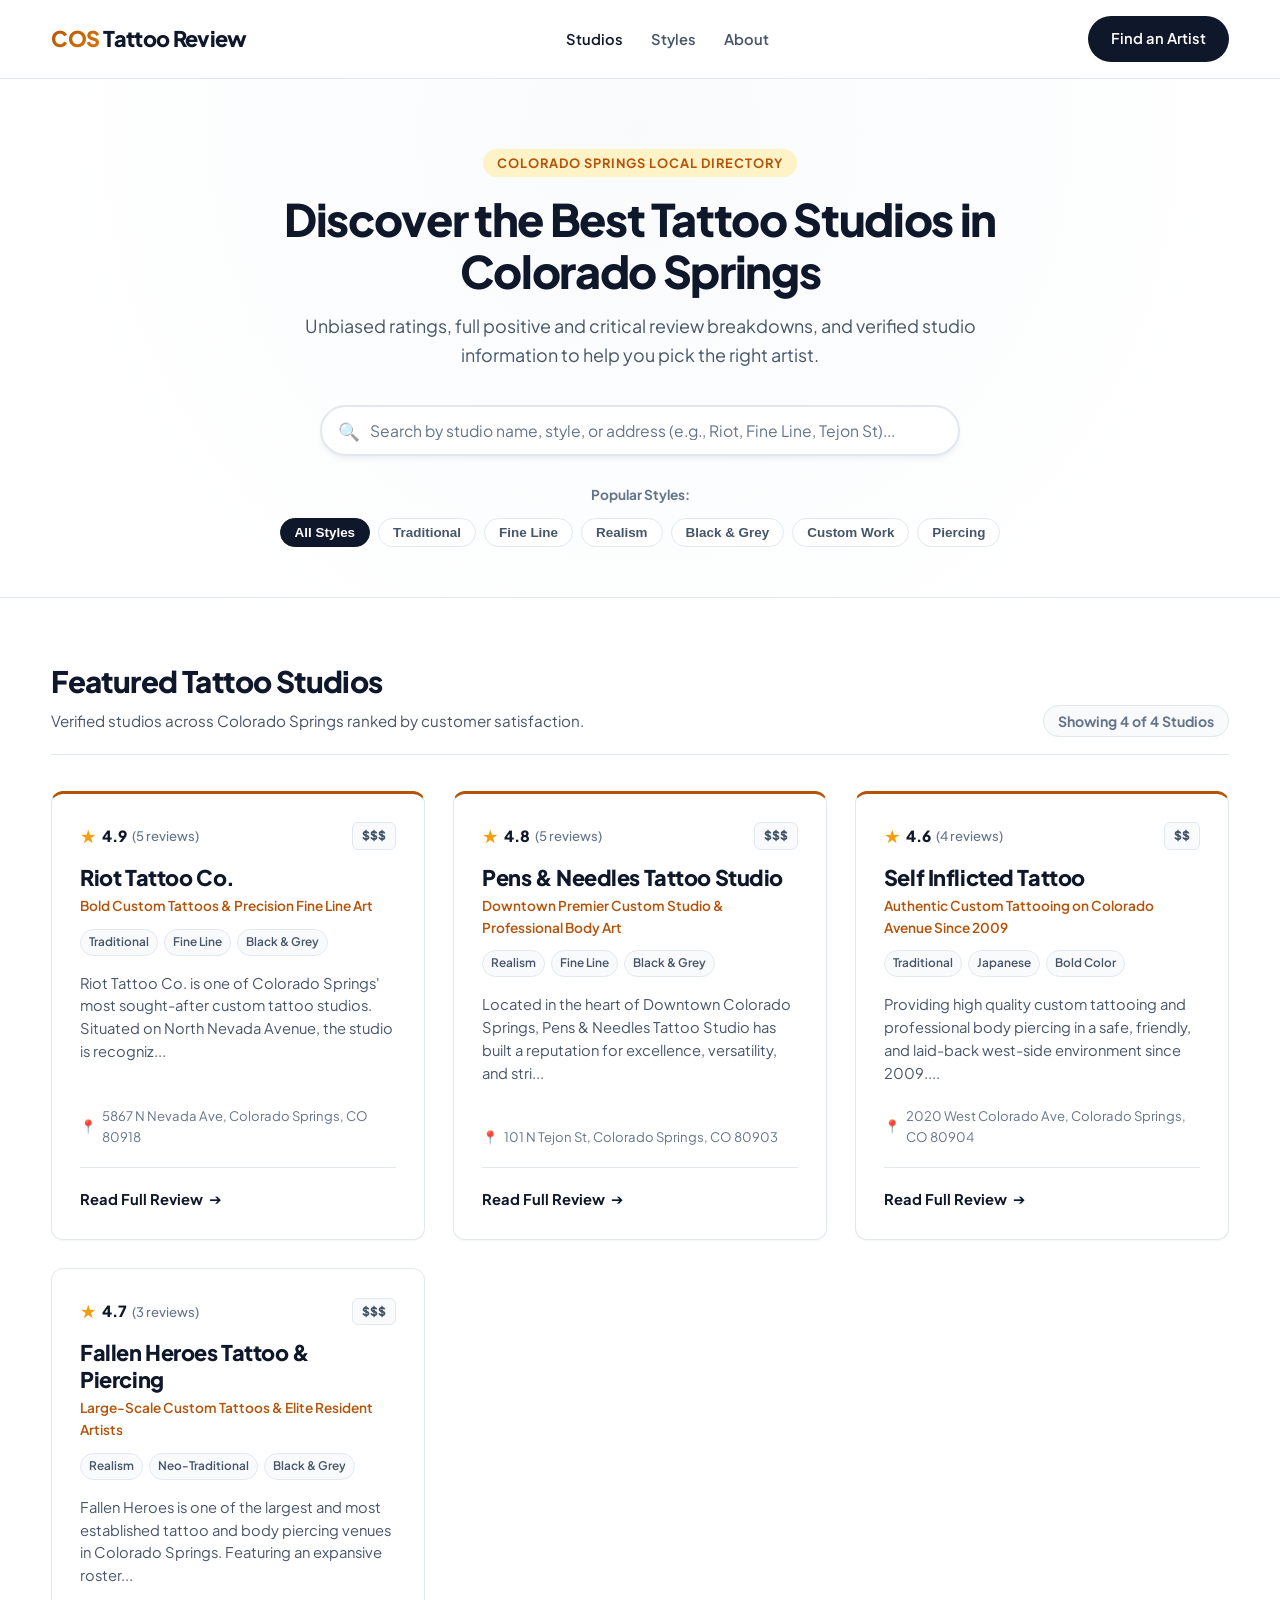
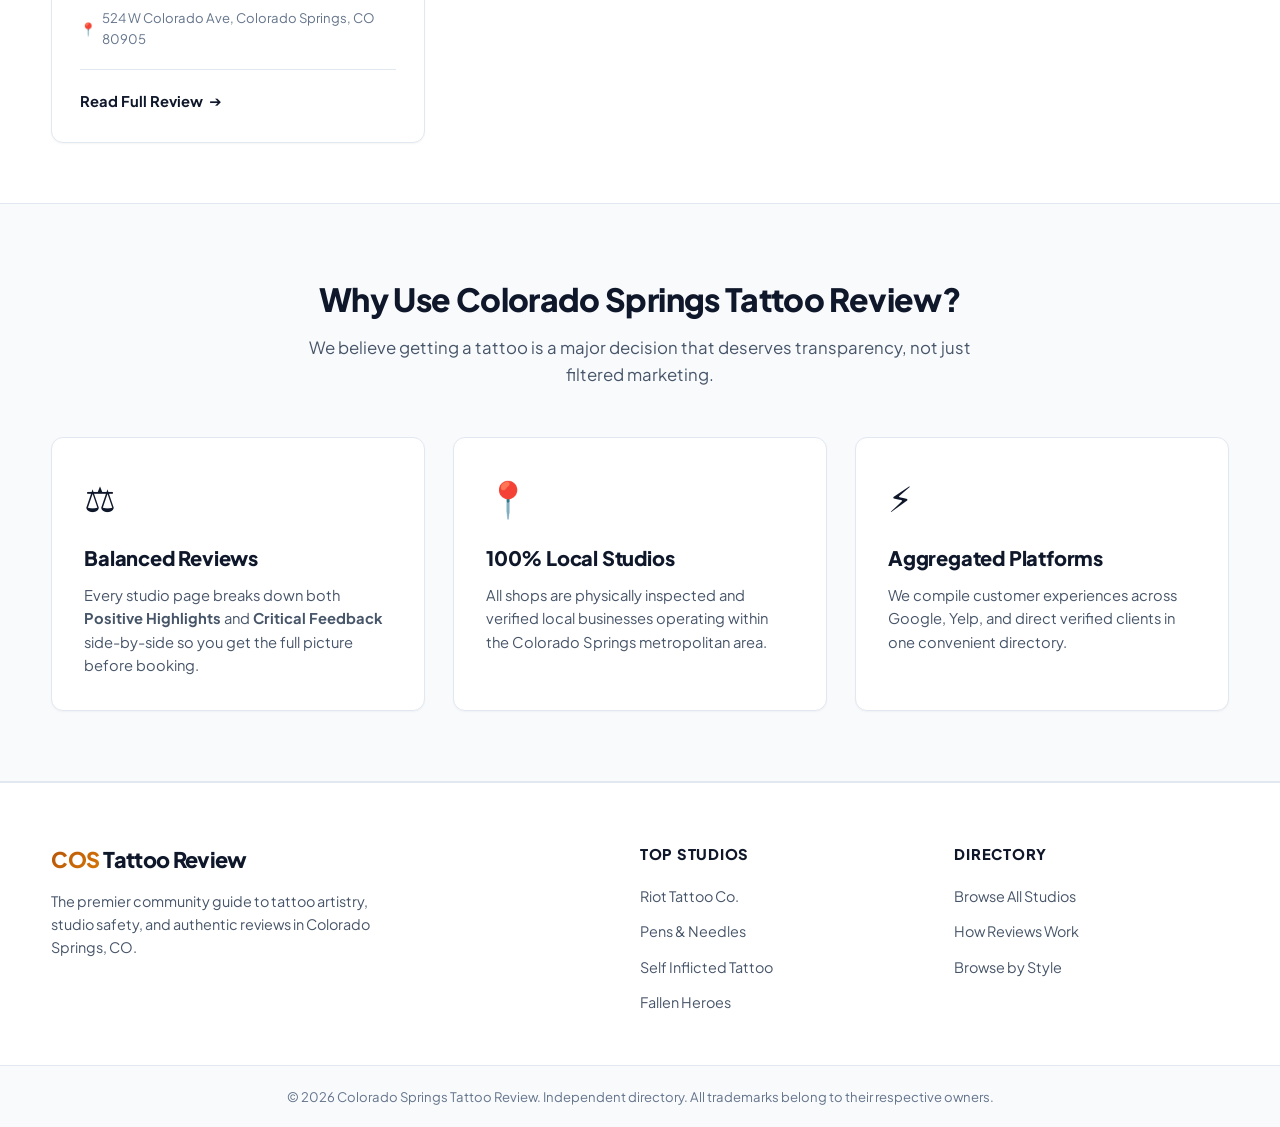
==== index.html @ d03061bc "feat: convert site to Netlify-ready static site with JSON data, live search, and review breakdown" ====
<!DOCTYPE html>
<html lang="en">
<head>
  <meta charset="UTF-8" />
  <meta name="viewport" content="width=device-width, initial-scale=1.0" />
  <title>Colorado Springs Tattoo Review | Best Tattoo Shops & Honest Reviews</title>
  <meta name="description" content="Discover top-rated tattoo shops in Colorado Springs. Compare Google, Yelp, and client reviews with balanced positive and critical breakdowns. Featuring Riot Tattoo Co. and more." />
  
  <!-- Fonts -->
  <link rel="preconnect" href="https://fonts.googleapis.com">
  <link rel="preconnect" href="https://fonts.gstatic.com" crossorigin>
  <link href="https://fonts.googleapis.com/css2?family=Plus+Jakarta+Sans:wght@400;500;600;700;800&display=swap" rel="stylesheet">
  
  <!-- Styles -->
  <link rel="stylesheet" href="style.css" />
</head>
<body>

  <!-- Site Navigation Header -->
  <header class="site-header">
    <div class="container header-inner">
      <div class="site-branding">
        <a href="/" class="site-logo">
          <span class="logo-accent">COS</span> Tattoo Review
        </a>
      </div>
      <nav class="main-nav">
        <ul>
          <li><a href="/" class="active">Studios</a></li>
          <li><a href="#popular-styles">Styles</a></li>
          <li><a href="#how-it-works">About</a></li>
        </ul>
      </nav>
      <div class="header-action">
        <a href="#shops-section" class="btn btn-primary">Find an Artist</a>
      </div>
    </div>
  </header>

  <main>
    <!-- Homepage Hero Section -->
    <section class="home-hero">
      <div class="container hero-box">
        <div class="hero-badge">Colorado Springs Local Directory</div>
        <h1 class="hero-main-title">Discover the Best Tattoo Studios in Colorado Springs</h1>
        <p class="hero-sub">Unbiased ratings, full positive and critical review breakdowns, and verified studio information to help you pick the right artist.</p>
        
        <!-- Interactive Search Bar -->
        <div class="search-bar-container">
          <div class="search-input-wrapper">
            <span class="search-icon">🔍</span>
            <input 
              type="text" 
              id="search-input" 
              placeholder="Search by studio name, style, or address (e.g., Riot, Fine Line, Tejon St)..." 
              autocomplete="off"
            />
            <button type="button" id="clear-search-btn" class="clear-btn" style="display: none;">✕</button>
          </div>
        </div>

        <!-- Quick Style Filter Pills -->
        <div class="quick-filters" id="popular-styles">
          <span class="filter-label">Popular Styles:</span>
          <div class="filters-pills" id="filters-container">
            <button class="style-badge active" data-style="all">All Styles</button>
            <button class="style-badge" data-style="Traditional">Traditional</button>
            <button class="style-badge" data-style="Fine Line">Fine Line</button>
            <button class="style-badge" data-style="Realism">Realism</button>
            <button class="style-badge" data-style="Black & Grey">Black & Grey</button>
            <button class="style-badge" data-style="Custom Work">Custom Work</button>
            <button class="style-badge" data-style="Piercing">Piercing</button>
          </div>
        </div>
      </div>
    </section>

    <!-- Studios Directory Grid Section -->
    <section class="directory-section" id="shops-section">
      <div class="container">
        <header class="section-header">
          <div class="section-header-left">
            <h2>Featured Tattoo Studios</h2>
            <p class="section-subtext">Verified studios across Colorado Springs ranked by customer satisfaction.</p>
          </div>
          <div class="section-header-right">
            <span class="results-count" id="results-count">Loading studios...</span>
          </div>
        </header>

        <!-- Dynamic Grid Container populated by app.js -->
        <div class="shops-listings-grid" id="shops-grid">
          <div class="loading-state">
            <div class="spinner"></div>
            <p>Loading tattoo studios...</p>
          </div>
        </div>

        <!-- No Results Fallback Message -->
        <div class="no-results" id="no-results-msg" style="display: none;">
          <h3>No studios found matching your search.</h3>
          <p>Try clearing your search term or selecting "All Styles" above.</p>
          <button type="button" class="btn btn-secondary" id="reset-filters-btn">Reset All Filters</button>
        </div>
      </div>
    </section>

    <!-- Why Us / How It Works Section -->
    <section class="info-section" id="how-it-works">
      <div class="container">
        <div class="info-header">
          <h2>Why Use Colorado Springs Tattoo Review?</h2>
          <p>We believe getting a tattoo is a major decision that deserves transparency, not just filtered marketing.</p>
        </div>

        <div class="info-cards-grid">
          <div class="info-card">
            <div class="info-card-icon">⚖️</div>
            <h3>Balanced Reviews</h3>
            <p>Every studio page breaks down both <strong>Positive Highlights</strong> and <strong>Critical Feedback</strong> side-by-side so you get the full picture before booking.</p>
          </div>

          <div class="info-card">
            <div class="info-card-icon">📍</div>
            <h3>100% Local Studios</h3>
            <p>All shops are physically inspected and verified local businesses operating within the Colorado Springs metropolitan area.</p>
          </div>

          <div class="info-card">
            <div class="info-card-icon">⚡</div>
            <h3>Aggregated Platforms</h3>
            <p>We compile customer experiences across Google, Yelp, and direct verified clients in one convenient directory.</p>
          </div>
        </div>
      </div>
    </section>
  </main>

  <!-- Site Footer -->
  <footer class="site-footer">
    <div class="container footer-inner">
      <div class="footer-col">
        <a href="/" class="site-logo footer-logo">
          <span class="logo-accent">COS</span> Tattoo Review
        </a>
        <p class="footer-tagline">The premier community guide to tattoo artistry, studio safety, and authentic reviews in Colorado Springs, CO.</p>
      </div>
      <div class="footer-col">
        <h4>Top Studios</h4>
        <ul class="footer-links">
          <li><a href="shop.html?slug=riot-tattoo">Riot Tattoo Co.</a></li>
          <li><a href="shop.html?slug=pens-and-needles">Pens & Needles</a></li>
          <li><a href="shop.html?slug=self-inflicted">Self Inflicted Tattoo</a></li>
          <li><a href="shop.html?slug=fallen-heroes">Fallen Heroes</a></li>
        </ul>
      </div>
      <div class="footer-col">
        <h4>Directory</h4>
        <ul class="footer-links">
          <li><a href="/">Browse All Studios</a></li>
          <li><a href="#how-it-works">How Reviews Work</a></li>
          <li><a href="#popular-styles">Browse by Style</a></li>
        </ul>
      </div>
    </div>
    <div class="footer-bottom">
      <div class="container footer-bottom-inner">
        <p>&copy; 2026 Colorado Springs Tattoo Review. Independent directory. All trademarks belong to their respective owners.</p>
      </div>
    </div>
  </footer>

  <!-- Application Script -->
  <script src="js/app.js"></script>
</body>
</html>
---- style.css ----
/*
 * Colorado Springs Tattoo Review - Modern Directory Design System
 * Clean, modern white aesthetic with high-contrast typography and responsive layouts.
 */

/* --- Design System & Custom Properties --- */
:root {
  --bg-primary: #ffffff;
  --bg-secondary: #f8fafc;
  --bg-card: #ffffff;
  --bg-subtle: #f1f5f9;
  
  --color-primary: #0f172a;       /* Deep Slate */
  --color-primary-hover: #1e293b;
  --color-accent: #b45309;        /* Warm Antique Gold */
  --color-accent-light: #fef3c7;
  --color-star: #f59e0b;          /* Bright Amber Star */
  
  --color-positive: #059669;      /* Emerald Green */
  --color-positive-bg: #ecfdf5;
  --color-positive-border: #a7f3d0;
  
  --color-critical: #dc2626;      /* Ruby Red */
  --color-critical-bg: #fef2f2;
  --color-critical-border: #fecaca;
  
  --text-primary: #0f172a;
  --text-secondary: #475569;
  --text-muted: #64748b;
  
  --border-color: #e2e8f0;
  --border-hover: #cbd5e1;
  --border-radius-sm: 6px;
  --border-radius-md: 12px;
  --border-radius-lg: 20px;
  --border-radius-pill: 9999px;
  
  --shadow-sm: 0 1px 2px 0 rgba(15, 23, 42, 0.04);
  --shadow-md: 0 4px 6px -1px rgba(15, 23, 42, 0.05), 0 2px 4px -2px rgba(15, 23, 42, 0.03);
  --shadow-lg: 0 10px 15px -3px rgba(15, 23, 42, 0.06), 0 4px 6px -4px rgba(15, 23, 42, 0.04);
  --shadow-xl: 0 20px 25px -5px rgba(15, 23, 42, 0.08), 0 8px 10px -6px rgba(15, 23, 42, 0.04);
  
  --transition-fast: 0.15s ease;
  --transition-normal: 0.25s ease;
}

/* --- Reset & Base Styles --- */
*, *::before, *::after {
  box-sizing: border-box;
  margin: 0;
  padding: 0;
}

html {
  scroll-behavior: smooth;
}

body {
  font-family: 'Plus Jakarta Sans', system-ui, -apple-system, sans-serif;
  background-color: var(--bg-primary);
  color: var(--text-primary);
  line-height: 1.6;
  -webkit-font-smoothing: antialiased;
  -moz-osx-font-smoothing: grayscale;
}

a {
  color: inherit;
  text-decoration: none;
  transition: color var(--transition-fast);
}

img {
  max-width: 100%;
  height: auto;
  display: block;
}

/* Layout Container */
.container {
  width: 92%;
  max-width: 1200px;
  margin: 0 auto;
}

/* --- Buttons --- */
.btn {
  display: inline-flex;
  align-items: center;
  justify-content: center;
  gap: 8px;
  padding: 10px 22px;
  border-radius: var(--border-radius-pill);
  font-weight: 600;
  font-size: 0.92rem;
  border: 1px solid transparent;
  cursor: pointer;
  transition: all var(--transition-fast);
}

.btn-primary {
  background-color: var(--color-primary);
  color: #ffffff;
}

.btn-primary:hover {
  background-color: var(--color-primary-hover);
  transform: translateY(-1px);
  box-shadow: var(--shadow-md);
}

.btn-secondary {
  background-color: var(--bg-secondary);
  color: var(--text-primary);
  border-color: var(--border-color);
}

.btn-secondary:hover {
  background-color: var(--bg-subtle);
  border-color: var(--border-hover);
}

.btn-block {
  width: 100%;
  display: flex;
}

/* --- Site Header --- */
.site-header {
  background-color: rgba(255, 255, 255, 0.95);
  backdrop-filter: blur(10px);
  border-bottom: 1px solid var(--border-color);
  position: sticky;
  top: 0;
  z-index: 99;
  padding: 16px 0;
}

.header-inner {
  display: flex;
  justify-content: space-between;
  align-items: center;
}

.site-logo {
  font-size: 1.35rem;
  font-weight: 800;
  letter-spacing: -0.03em;
  color: var(--text-primary);
  display: flex;
  align-items: center;
  gap: 4px;
}

.logo-accent {
  background: linear-gradient(135deg, #b45309, #d97706);
  -webkit-background-clip: text;
  -webkit-text-fill-color: transparent;
  font-weight: 900;
}

.main-nav ul {
  display: flex;
  list-style: none;
  gap: 28px;
}

.main-nav a {
  font-size: 0.92rem;
  font-weight: 600;
  color: var(--text-secondary);
}

.main-nav a:hover,
.main-nav a.active {
  color: var(--color-primary);
}

/* --- Homepage Hero --- */
.home-hero {
  background: radial-gradient(circle at 50% 10%, rgba(248, 250, 252, 0.9) 0%, #ffffff 80%);
  padding: 70px 0 50px;
  border-bottom: 1px solid var(--border-color);
  text-align: center;
}

.hero-box {
  max-width: 820px;
}

.hero-badge {
  display: inline-block;
  background-color: var(--color-accent-light);
  color: var(--color-accent);
  font-size: 0.8rem;
  font-weight: 700;
  text-transform: uppercase;
  letter-spacing: 0.08em;
  padding: 4px 14px;
  border-radius: var(--border-radius-pill);
  margin-bottom: 16px;
}

.hero-main-title {
  font-size: 2.8rem;
  font-weight: 800;
  line-height: 1.15;
  color: var(--text-primary);
  letter-spacing: -0.03em;
  margin-bottom: 16px;
}

.hero-sub {
  font-size: 1.12rem;
  color: var(--text-secondary);
  line-height: 1.6;
  margin-bottom: 36px;
  max-width: 680px;
  margin-left: auto;
  margin-right: auto;
}

/* Search Bar */
.search-bar-container {
  max-width: 640px;
  margin: 0 auto 28px;
}

.search-input-wrapper {
  display: flex;
  align-items: center;
  background-color: #ffffff;
  border: 2px solid var(--border-color);
  border-radius: var(--border-radius-pill);
  padding: 6px 16px;
  box-shadow: var(--shadow-md);
  transition: border-color var(--transition-fast), box-shadow var(--transition-fast);
}

.search-input-wrapper:focus-within {
  border-color: var(--color-primary);
  box-shadow: var(--shadow-lg);
}

.search-icon {
  font-size: 1.1rem;
  margin-right: 10px;
  opacity: 0.6;
}

.search-input-wrapper input {
  flex: 1;
  border: none;
  background: transparent;
  font-size: 0.98rem;
  font-family: inherit;
  color: var(--text-primary);
  outline: none;
  padding: 8px 0;
}

.search-input-wrapper input::placeholder {
  color: var(--text-muted);
}

.clear-btn {
  background: transparent;
  border: none;
  color: var(--text-muted);
  cursor: pointer;
  font-size: 1rem;
  padding: 4px 8px;
  border-radius: var(--border-radius-pill);
}

.clear-btn:hover {
  color: var(--text-primary);
}

/* Quick Filters */
.quick-filters {
  display: flex;
  align-items: center;
  justify-content: center;
  gap: 12px;
  flex-wrap: wrap;
}

.filter-label {
  font-size: 0.85rem;
  font-weight: 700;
  color: var(--text-muted);
}

.filters-pills {
  display: flex;
  gap: 8px;
  flex-wrap: wrap;
  justify-content: center;
}

.style-badge {
  background-color: #ffffff;
  color: var(--text-secondary);
  border: 1px solid var(--border-color);
  padding: 6px 14px;
  border-radius: var(--border-radius-pill);
  font-size: 0.84rem;
  font-weight: 600;
  cursor: pointer;
  transition: all var(--transition-fast);
}

.style-badge:hover {
  border-color: var(--text-primary);
  color: var(--text-primary);
}

.style-badge.active {
  background-color: var(--color-primary);
  color: #ffffff;
  border-color: var(--color-primary);
}

/* --- Directory Section --- */
.directory-section {
  padding: 60px 0;
}

.section-header {
  display: flex;
  justify-content: space-between;
  align-items: flex-end;
  border-bottom: 1px solid var(--border-color);
  padding-bottom: 20px;
  margin-bottom: 36px;
}

.section-header-left h2 {
  font-size: 1.85rem;
  font-weight: 800;
  letter-spacing: -0.02em;
  color: var(--text-primary);
  margin-bottom: 4px;
}

.section-subtext {
  font-size: 0.95rem;
  color: var(--text-secondary);
}

.results-count {
  font-size: 0.88rem;
  font-weight: 700;
  color: var(--text-muted);
  background-color: var(--bg-secondary);
  padding: 6px 14px;
  border-radius: var(--border-radius-pill);
  border: 1px solid var(--border-color);
}

/* Listings Grid */
.shops-listings-grid {
  display: grid;
  grid-template-columns: repeat(auto-fill, minmax(350px, 1fr));
  gap: 28px;
}

/* Shop Card */
.shop-card {
  background-color: var(--bg-card);
  border: 1px solid var(--border-color);
  border-radius: var(--border-radius-md);
  box-shadow: var(--shadow-sm);
  transition: transform var(--transition-normal), box-shadow var(--transition-normal), border-color var(--transition-fast);
  display: flex;
  flex-direction: column;
  overflow: hidden;
  position: relative;
}

.shop-card:hover {
  transform: translateY(-4px);
  box-shadow: var(--shadow-xl);
  border-color: var(--border-hover);
}

.shop-card-featured {
  border-top: 3px solid var(--color-accent);
}

.card-body {
  padding: 28px;
  display: flex;
  flex-direction: column;
  flex: 1;
}

.card-meta-top {
  display: flex;
  justify-content: space-between;
  align-items: center;
  margin-bottom: 14px;
}

.card-rating {
  display: flex;
  align-items: center;
  gap: 5px;
  font-weight: 800;
  font-size: 0.96rem;
  color: var(--text-primary);
}

.card-rating .star-icon {
  color: var(--color-star);
  font-size: 1.1rem;
}

.card-rating .reviews-count {
  font-weight: 500;
  font-size: 0.82rem;
  color: var(--text-muted);
}

.card-price {
  background-color: var(--bg-secondary);
  color: var(--text-secondary);
  font-size: 0.76rem;
  font-weight: 800;
  padding: 3px 9px;
  border-radius: var(--border-radius-sm);
  border: 1px solid var(--border-color);
}

.card-title {
  font-size: 1.35rem;
  font-weight: 800;
  letter-spacing: -0.02em;
  line-height: 1.25;
  margin-bottom: 4px;
}

.card-title a:hover {
  color: var(--color-accent);
}

.card-tagline {
  font-size: 0.85rem;
  font-weight: 600;
  color: var(--color-accent);
  margin-bottom: 12px;
}

.card-styles {
  display: flex;
  gap: 6px;
  flex-wrap: wrap;
  margin-bottom: 16px;
}

.card-style-pill {
  background-color: var(--bg-secondary);
  color: var(--text-secondary);
  font-size: 0.74rem;
  font-weight: 600;
  padding: 3px 8px;
  border-radius: var(--border-radius-pill);
  border: 1px solid var(--border-color);
}

.card-excerpt {
  color: var(--text-secondary);
  font-size: 0.92rem;
  line-height: 1.55;
  margin-bottom: 20px;
  flex: 1;
}

.card-location {
  display: flex;
  align-items: center;
  gap: 6px;
  font-size: 0.82rem;
  color: var(--text-muted);
  margin-bottom: 20px;
}

.card-footer-action {
  border-top: 1px solid var(--border-color);
  padding-top: 18px;
  margin-top: auto;
}

.action-btn {
  display: inline-flex;
  align-items: center;
  gap: 6px;
  font-size: 0.92rem;
  font-weight: 700;
  color: var(--color-primary);
  transition: gap var(--transition-fast), color var(--transition-fast);
}

.action-btn span {
  transition: transform var(--transition-fast);
}

.action-btn:hover {
  color: var(--color-accent);
}

.action-btn:hover span {
  transform: translateX(4px);
}

/* States */
.loading-state, .error-state, .no-results {
  text-align: center;
  padding: 60px 20px;
  grid-column: 1 / -1;
}

.spinner {
  width: 40px;
  height: 40px;
  border: 3px solid var(--border-color);
  border-top-color: var(--color-primary);
  border-radius: 50%;
  animation: spin 0.8s linear infinite;
  margin: 0 auto 16px;
}

@keyframes spin {
  to { transform: rotate(360deg); }
}

.no-results h3 {
  font-size: 1.3rem;
  margin-bottom: 8px;
}

.no-results p {
  color: var(--text-secondary);
  margin-bottom: 20px;
}

/* --- Info Section (Why Us) --- */
.info-section {
  background-color: var(--bg-secondary);
  border-top: 1px solid var(--border-color);
  border-bottom: 1px solid var(--border-color);
  padding: 70px 0;
}

.info-header {
  text-align: center;
  max-width: 680px;
  margin: 0 auto 48px;
}

.info-header h2 {
  font-size: 2rem;
  font-weight: 800;
  letter-spacing: -0.02em;
  margin-bottom: 10px;
}

.info-header p {
  color: var(--text-secondary);
  font-size: 1.05rem;
}

.info-cards-grid {
  display: grid;
  grid-template-columns: repeat(3, 1fr);
  gap: 28px;
}

.info-card {
  background-color: #ffffff;
  padding: 32px;
  border-radius: var(--border-radius-md);
  border: 1px solid var(--border-color);
  box-shadow: var(--shadow-sm);
}

.info-card-icon {
  font-size: 2.2rem;
  margin-bottom: 16px;
}

.info-card h3 {
  font-size: 1.25rem;
  font-weight: 800;
  margin-bottom: 10px;
  letter-spacing: -0.01em;
}

.info-card p {
  color: var(--text-secondary);
  font-size: 0.92rem;
  line-height: 1.6;
}

/* --- Single Shop Page --- */
.breadcrumbs-bar {
  background-color: var(--bg-secondary);
  border-bottom: 1px solid var(--border-color);
  padding: 12px 0;
  font-size: 0.85rem;
}

.breadcrumbs {
  display: flex;
  align-items: center;
  gap: 8px;
  color: var(--text-muted);
}

.breadcrumbs a:hover {
  color: var(--color-primary);
}

.breadcrumbs .current {
  color: var(--text-primary);
  font-weight: 600;
}

/* Shop Hero Banner */
.shop-hero-banner {
  background-color: var(--color-primary);
  color: #ffffff;
  padding: 60px 0 50px;
  position: relative;
  background-size: cover;
  background-position: center;
}

.hero-bg-overlay {
  position: absolute;
  inset: 0;
  background: linear-gradient(180deg, rgba(15, 23, 42, 0.78) 0%, rgba(15, 23, 42, 0.92) 100%);
}

.shop-hero-inner {
  position: relative;
  z-index: 2;
  max-width: 900px;
}

.shop-hero-badge {
  display: inline-block;
  background-color: rgba(255, 255, 255, 0.15);
  backdrop-filter: blur(4px);
  color: #ffffff;
  font-size: 0.78rem;
  font-weight: 700;
  text-transform: uppercase;
  letter-spacing: 0.08em;
  padding: 4px 12px;
  border-radius: var(--border-radius-pill);
  margin-bottom: 14px;
}

.shop-hero-title {
  font-size: 2.6rem;
  font-weight: 800;
  letter-spacing: -0.03em;
  line-height: 1.2;
  margin-bottom: 8px;
}

.shop-hero-tagline {
  font-size: 1.15rem;
  color: #cbd5e1;
  margin-bottom: 24px;
}

.shop-hero-meta {
  display: flex;
  align-items: center;
  gap: 14px;
  flex-wrap: wrap;
}

.meta-rating-pill {
  display: flex;
  align-items: center;
  gap: 6px;
  background-color: #ffffff;
  color: var(--text-primary);
  padding: 6px 14px;
  border-radius: var(--border-radius-pill);
  font-weight: 800;
  font-size: 0.95rem;
}

.meta-rating-pill .star-icon {
  color: var(--color-star);
  font-size: 1.1rem;
}

.meta-rating-pill .reviews-count {
  font-weight: 600;
  font-size: 0.82rem;
  color: var(--text-muted);
}

.meta-price-pill {
  background-color: rgba(255, 255, 255, 0.15);
  color: #ffffff;
  font-size: 0.88rem;
  font-weight: 700;
  padding: 6px 14px;
  border-radius: var(--border-radius-pill);
}

.meta-location-pill {
  color: #e2e8f0;
  font-size: 0.9rem;
}

/* Shop Layout Grid */
.shop-detail-section {
  padding: 50px 0 80px;
}

.shop-layout-grid {
  display: grid;
  grid-template-columns: 2fr 1fr;
  gap: 36px;
  align-items: start;
}

.content-card {
  background-color: var(--bg-card);
  border: 1px solid var(--border-color);
  border-radius: var(--border-radius-md);
  padding: 32px;
  margin-bottom: 30px;
  box-shadow: var(--shadow-sm);
}

.about-card h2 {
  font-size: 1.5rem;
  font-weight: 800;
  letter-spacing: -0.02em;
  margin-bottom: 14px;
}

.shop-description-text {
  color: var(--text-secondary);
  font-size: 1rem;
  line-height: 1.7;
  margin-bottom: 24px;
}

.shop-styles-wrap h4 {
  font-size: 0.88rem;
  font-weight: 700;
  text-transform: uppercase;
  letter-spacing: 0.05em;
  color: var(--text-muted);
  margin-bottom: 10px;
}

.style-tags-list {
  display: flex;
  gap: 8px;
  flex-wrap: wrap;
}

.style-pill {
  background-color: var(--bg-secondary);
  color: var(--text-secondary);
  border: 1px solid var(--border-color);
  padding: 5px 12px;
  border-radius: var(--border-radius-pill);
  font-size: 0.82rem;
  font-weight: 600;
}

/* --- Review Breakdown Dashboard --- */
.reviews-dashboard-card {
  padding: 36px;
}

.dashboard-header {
  border-bottom: 1px solid var(--border-color);
  padding-bottom: 18px;
  margin-bottom: 28px;
}

.dashboard-header h2 {
  font-size: 1.65rem;
  font-weight: 800;
  letter-spacing: -0.02em;
  margin-bottom: 6px;
}

.dashboard-sub {
  color: var(--text-secondary);
  font-size: 0.95rem;
}

/* Scorecard */
.scorecard-wrapper {
  display: grid;
  grid-template-columns: 220px 1fr;
  gap: 30px;
  align-items: center;
  background-color: var(--bg-secondary);
  border: 1px solid var(--border-color);
  border-radius: var(--border-radius-md);
  padding: 24px;
  margin-bottom: 36px;
}

.scorecard-main {
  text-align: center;
  border-right: 1px solid var(--border-color);
  padding-right: 20px;
}

.big-score {
  font-size: 3.2rem;
  font-weight: 900;
  line-height: 1;
  color: var(--text-primary);
  letter-spacing: -0.03em;
  margin-bottom: 6px;
}

.scorecard-stars {
  color: var(--color-star);
  font-size: 1.25rem;
  letter-spacing: 2px;
  margin-bottom: 6px;
}

.scorecard-label {
  font-size: 0.82rem;
  color: var(--text-muted);
  font-weight: 600;
}

.scorecard-bars {
  display: flex;
  flex-direction: column;
  gap: 16px;
}

.score-bar-row {
  display: flex;
  align-items: center;
  gap: 14px;
}

.bar-info {
  width: 170px;
  font-size: 0.86rem;
  display: flex;
  flex-direction: column;
}

.bar-name {
  color: var(--text-primary);
}

.bar-count {
  font-size: 0.78rem;
  color: var(--text-muted);
}

.bar-track {
  flex: 1;
  height: 10px;
  background-color: #e2e8f0;
  border-radius: var(--border-radius-pill);
  overflow: hidden;
}

.bar-fill {
  height: 100%;
  border-radius: var(--border-radius-pill);
  transition: width 0.6s cubic-bezier(0.4, 0, 0.2, 1);
}

.bar-fill-positive {
  background-color: var(--color-positive);
}

.bar-fill-critical {
  background-color: var(--color-critical);
}

.bar-pct {
  width: 44px;
  font-size: 0.88rem;
  font-weight: 700;
  text-align: right;
  color: var(--text-primary);
}

/* Side-by-Side Review Grid */
.reviews-split-grid {
  display: grid;
  grid-template-columns: 1fr 1fr;
  gap: 24px;
}

.review-col {
  display: flex;
  flex-direction: column;
}

.col-header {
  display: flex;
  align-items: center;
  gap: 8px;
  padding: 14px 18px;
  border-radius: var(--border-radius-md);
  margin-bottom: 18px;
  font-size: 0.95rem;
  font-weight: 700;
}

.header-positive {
  background-color: var(--color-positive-bg);
  color: var(--color-positive);
  border: 1px solid var(--color-positive-border);
}

.header-critical {
  background-color: var(--color-critical-bg);
  color: var(--color-critical);
  border: 1px solid var(--color-critical-border);
}

.col-header h3 {
  font-size: 1.05rem;
  font-weight: 800;
  margin: 0;
  flex: 1;
}

.col-icon {
  font-size: 1.1rem;
}

.col-counter {
  font-size: 0.88rem;
  font-weight: 700;
  opacity: 0.8;
}

.reviews-list {
  display: flex;
  flex-direction: column;
  gap: 16px;
}

/* Individual Review Card */
.review-card {
  background-color: #ffffff;
  border: 1px solid var(--border-color);
  border-radius: var(--border-radius-md);
  padding: 20px;
  box-shadow: var(--shadow-sm);
  transition: transform var(--transition-fast), box-shadow var(--transition-fast);
}

.review-card:hover {
  box-shadow: var(--shadow-md);
  transform: translateY(-2px);
}

.card-positive {
  border-left: 4px solid var(--color-positive);
}

.card-critical {
  border-left: 4px solid var(--color-critical);
}

.review-card-header {
  display: flex;
  justify-content: space-between;
  align-items: flex-start;
  margin-bottom: 10px;
}

.review-author-wrap {
  display: flex;
  align-items: center;
  gap: 10px;
}

.review-avatar {
  width: 34px;
  height: 34px;
  border-radius: 50%;
  background-color: var(--bg-secondary);
  border: 1px solid var(--border-color);
  display: flex;
  align-items: center;
  justify-content: center;
  font-weight: 800;
  font-size: 0.88rem;
  color: var(--text-primary);
}

.review-author {
  display: block;
  font-size: 0.92rem;
  font-weight: 700;
  color: var(--text-primary);
}

.review-date {
  display: block;
  font-size: 0.76rem;
  color: var(--text-muted);
}

/* Platform Badges */
.platform-badge {
  font-size: 0.72rem;
  font-weight: 700;
  padding: 3px 8px;
  border-radius: var(--border-radius-pill);
}

.platform-google {
  background-color: rgba(66, 133, 244, 0.12);
  color: #1a73e8;
}

.platform-yelp {
  background-color: rgba(211, 35, 35, 0.12);
  color: #d32323;
}

.platform-direct {
  background-color: rgba(15, 23, 42, 0.08);
  color: var(--text-secondary);
}

.platform-facebook {
  background-color: rgba(24, 119, 242, 0.12);
  color: #1877f2;
}

.review-stars-row {
  color: var(--color-star);
  font-size: 0.92rem;
  letter-spacing: 1px;
  margin-bottom: 10px;
}

.review-text p {
  font-size: 0.9rem;
  line-height: 1.55;
  color: var(--text-secondary);
  font-style: italic;
}

.empty-reviews-state {
  padding: 24px;
  text-align: center;
  color: var(--text-muted);
  font-size: 0.9rem;
  background-color: var(--bg-secondary);
  border-radius: var(--border-radius-md);
}

/* --- Sidebar --- */
.shop-sidebar {
  position: sticky;
  top: 90px;
}

.sidebar-widget {
  background-color: var(--bg-card);
  border: 1px solid var(--border-color);
  border-radius: var(--border-radius-md);
  padding: 26px;
  margin-bottom: 24px;
  box-shadow: var(--shadow-sm);
}

.info-widget h3 {
  font-size: 1.25rem;
  font-weight: 800;
  letter-spacing: -0.01em;
  border-bottom: 1px solid var(--border-color);
  padding-bottom: 12px;
  margin-bottom: 18px;
}

.widget-row {
  display: flex;
  gap: 12px;
  margin-bottom: 18px;
}

.widget-icon {
  font-size: 1.15rem;
}

.widget-text strong {
  display: block;
  font-size: 0.78rem;
  text-transform: uppercase;
  letter-spacing: 0.05em;
  color: var(--text-muted);
  margin-bottom: 2px;
}

.widget-text span,
.widget-text a {
  font-size: 0.92rem;
  font-weight: 600;
  color: var(--text-primary);
}

.widget-sublink {
  display: block;
  font-size: 0.8rem;
  color: var(--color-accent);
  margin-top: 2px;
}

.widget-sublink:hover {
  text-decoration: underline;
}

.hours-text {
  font-size: 0.86rem;
  color: var(--text-secondary);
  line-height: 1.5;
}

.widget-action {
  margin-top: 22px;
  border-top: 1px solid var(--border-color);
  padding-top: 18px;
}

.transparency-widget {
  background-color: var(--bg-secondary);
}

.transparency-widget h4 {
  font-size: 0.98rem;
  font-weight: 800;
  margin-bottom: 8px;
}

.transparency-widget p {
  font-size: 0.84rem;
  color: var(--text-secondary);
  line-height: 1.55;
}

/* --- Not Found Section --- */
.not-found-section {
  padding: 100px 0;
}

.not-found-section h2 {
  font-size: 2.2rem;
  font-weight: 800;
  margin-bottom: 12px;
}

.not-found-section p {
  color: var(--text-secondary);
  margin-bottom: 24px;
}

.text-center {
  text-align: center;
}

/* --- Site Footer --- */
.site-footer {
  background-color: #ffffff;
  border-top: 1px solid var(--border-color);
  padding-top: 60px;
}

.footer-inner {
  display: grid;
  grid-template-columns: 2fr 1fr 1fr;
  gap: 40px;
  padding-bottom: 50px;
}

.footer-logo {
  margin-bottom: 12px;
}

.footer-tagline {
  color: var(--text-secondary);
  font-size: 0.9rem;
  line-height: 1.6;
  max-width: 360px;
}

.footer-col h4 {
  font-size: 0.92rem;
  font-weight: 800;
  text-transform: uppercase;
  letter-spacing: 0.05em;
  color: var(--text-primary);
  margin-bottom: 16px;
}

.footer-links {
  list-style: none;
  display: flex;
  flex-direction: column;
  gap: 10px;
}

.footer-links a {
  font-size: 0.9rem;
  color: var(--text-secondary);
}

.footer-links a:hover {
  color: var(--color-primary);
}

.footer-bottom {
  border-top: 1px solid var(--border-color);
  padding: 20px 0;
  background-color: var(--bg-secondary);
}

.footer-bottom-inner {
  font-size: 0.82rem;
  color: var(--text-muted);
  text-align: center;
}

/* --- Responsive Media Queries --- */
@media (max-width: 992px) {
  .shop-layout-grid {
    grid-template-columns: 1fr;
  }

  .shop-sidebar {
    position: static;
  }

  .scorecard-wrapper {
    grid-template-columns: 1fr;
  }

  .scorecard-main {
    border-right: none;
    border-bottom: 1px solid var(--border-color);
    padding-right: 0;
    padding-bottom: 20px;
  }

  .info-cards-grid {
    grid-template-columns: 1fr;
  }

  .footer-inner {
    grid-template-columns: 1fr;
    gap: 30px;
  }
}

@media (max-width: 768px) {
  .hero-main-title {
    font-size: 2.1rem;
  }

  .shops-listings-grid {
    grid-template-columns: 1fr;
  }

  .reviews-split-grid {
    grid-template-columns: 1fr;
  }

  .section-header {
    flex-direction: column;
    align-items: flex-start;
    gap: 12px;
  }

  .main-nav {
    display: none;
  }
}
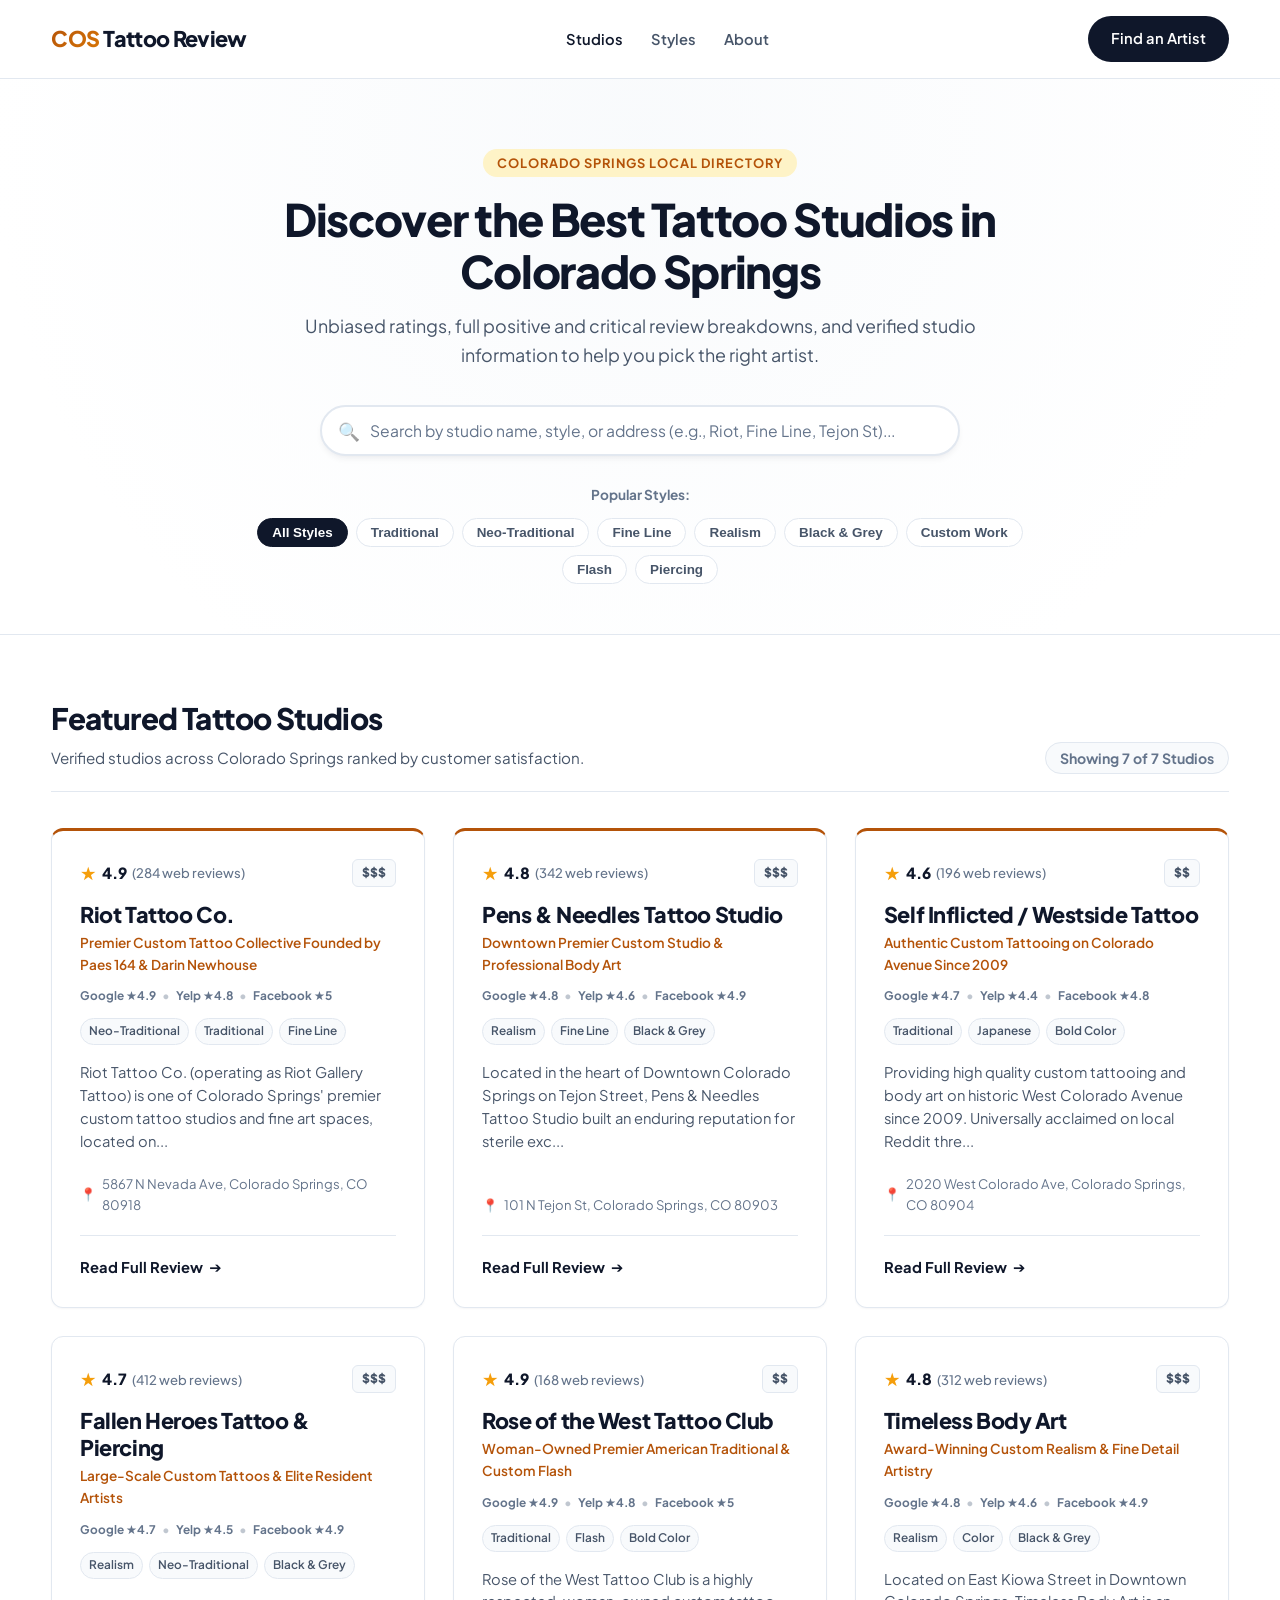
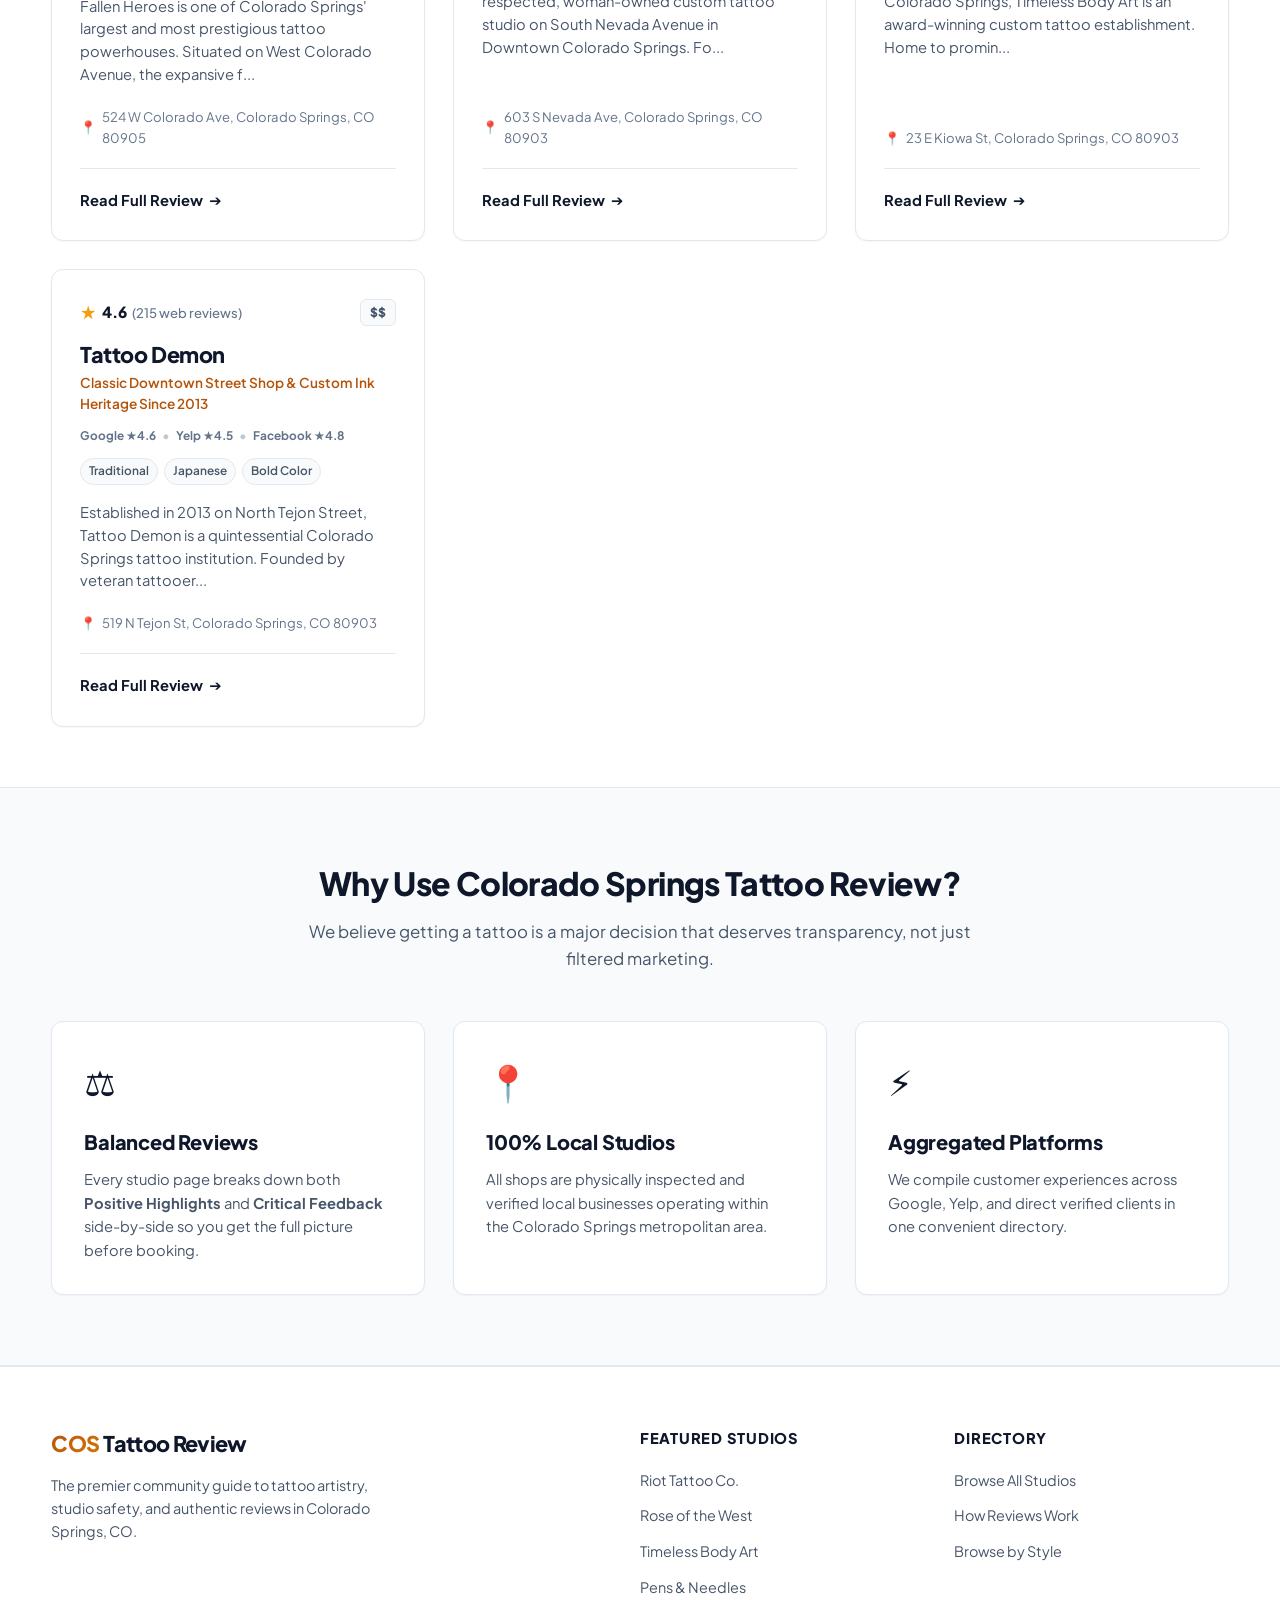
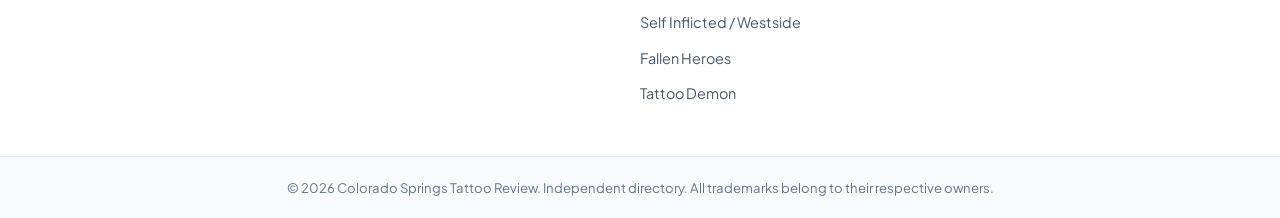
==== commit 461f2eb3: "Expand directory to 7 studios and activate Option C live Google review feed" ====
--- a/index.html
+++ b/index.html
@@ -65,10 +65,12 @@
           <div class="filters-pills" id="filters-container">
             <button class="style-badge active" data-style="all">All Styles</button>
             <button class="style-badge" data-style="Traditional">Traditional</button>
+            <button class="style-badge" data-style="Neo-Traditional">Neo-Traditional</button>
             <button class="style-badge" data-style="Fine Line">Fine Line</button>
             <button class="style-badge" data-style="Realism">Realism</button>
             <button class="style-badge" data-style="Black & Grey">Black & Grey</button>
             <button class="style-badge" data-style="Custom Work">Custom Work</button>
+            <button class="style-badge" data-style="Flash">Flash</button>
             <button class="style-badge" data-style="Piercing">Piercing</button>
           </div>
         </div>
@@ -146,12 +148,15 @@
         <p class="footer-tagline">The premier community guide to tattoo artistry, studio safety, and authentic reviews in Colorado Springs, CO.</p>
       </div>
       <div class="footer-col">
-        <h4>Top Studios</h4>
+        <h4>Featured Studios</h4>
         <ul class="footer-links">
           <li><a href="shop.html?slug=riot-tattoo">Riot Tattoo Co.</a></li>
+          <li><a href="shop.html?slug=rose-of-the-west">Rose of the West</a></li>
+          <li><a href="shop.html?slug=timeless-body-art">Timeless Body Art</a></li>
           <li><a href="shop.html?slug=pens-and-needles">Pens & Needles</a></li>
-          <li><a href="shop.html?slug=self-inflicted">Self Inflicted Tattoo</a></li>
+          <li><a href="shop.html?slug=self-inflicted">Self Inflicted / Westside</a></li>
           <li><a href="shop.html?slug=fallen-heroes">Fallen Heroes</a></li>
+          <li><a href="shop.html?slug=tattoo-demon">Tattoo Demon</a></li>
         </ul>
       </div>
       <div class="footer-col">
--- a/style.css
+++ b/style.css
@@ -804,6 +804,203 @@
   font-size: 0.95rem;
 }
 
+/* --- Review Stream Switcher Tabs (Option C) --- */
+.reviews-header-flex {
+  display: flex;
+  justify-content: space-between;
+  align-items: flex-end;
+  gap: 20px;
+  flex-wrap: wrap;
+}
+
+.stream-switcher-tabs {
+  display: inline-flex;
+  background-color: var(--bg-secondary);
+  border: 1px solid var(--border-color);
+  padding: 4px;
+  border-radius: var(--border-radius-pill);
+  gap: 4px;
+}
+
+.tab-btn {
+  display: inline-flex;
+  align-items: center;
+  gap: 8px;
+  padding: 8px 18px;
+  border-radius: var(--border-radius-pill);
+  font-size: 0.85rem;
+  font-weight: 700;
+  border: none;
+  background: transparent;
+  color: var(--text-secondary);
+  cursor: pointer;
+  transition: all var(--transition-fast);
+}
+
+.tab-btn:hover {
+  color: var(--text-primary);
+}
+
+.tab-btn.active {
+  background-color: #ffffff;
+  color: var(--text-primary);
+  box-shadow: 0 2px 8px rgba(0, 0, 0, 0.08);
+}
+
+/* Pulsing Green Indicator for Live Stream */
+.live-dot-pulse {
+  width: 8px;
+  height: 8px;
+  background-color: #10b981;
+  border-radius: 50%;
+  display: inline-block;
+  box-shadow: 0 0 0 0 rgba(16, 185, 129, 0.7);
+  animation: pulse-ring 1.8s infinite cubic-bezier(0.66, 0, 0, 1);
+}
+
+@keyframes pulse-ring {
+  0% {
+    box-shadow: 0 0 0 0 rgba(16, 185, 129, 0.7);
+  }
+  70% {
+    box-shadow: 0 0 0 8px rgba(16, 185, 129, 0);
+  }
+  100% {
+    box-shadow: 0 0 0 0 rgba(16, 185, 129, 0);
+  }
+}
+
+/* Live Stream View Pane */
+.live-sync-banner {
+  background: linear-gradient(135deg, rgba(66, 133, 244, 0.08) 0%, rgba(16, 185, 129, 0.08) 100%);
+  border: 1px solid rgba(66, 133, 244, 0.2);
+  border-radius: var(--border-radius-md);
+  padding: 18px 24px;
+  margin-bottom: 26px;
+  display: flex;
+  justify-content: space-between;
+  align-items: center;
+  gap: 20px;
+  flex-wrap: wrap;
+}
+
+.live-sync-banner p {
+  font-size: 0.88rem;
+  color: var(--text-secondary);
+  margin: 0;
+  flex: 1;
+  min-width: 260px;
+}
+
+.sync-status {
+  display: inline-flex;
+  align-items: center;
+  gap: 8px;
+  font-size: 0.85rem;
+  color: #065f46;
+  background-color: #d1fae5;
+  padding: 4px 12px;
+  border-radius: var(--border-radius-pill);
+  font-weight: 700;
+}
+
+.btn-outline-sm {
+  font-size: 0.82rem;
+  font-weight: 700;
+  padding: 7px 14px;
+  border-radius: var(--border-radius-pill);
+  border: 1px solid var(--border-color);
+  background-color: #ffffff;
+  color: var(--text-primary);
+  text-decoration: none;
+  transition: all var(--transition-fast);
+}
+
+.btn-outline-sm:hover {
+  border-color: var(--color-accent);
+  color: var(--color-accent);
+}
+
+/* Live Reviews Grid */
+.live-reviews-grid {
+  display: grid;
+  grid-template-columns: repeat(auto-fill, minmax(320px, 1fr));
+  gap: 20px;
+}
+
+.live-stream-card {
+  background-color: #ffffff;
+  border: 1px solid var(--border-color);
+  border-radius: var(--border-radius-md);
+  padding: 22px;
+  box-shadow: var(--shadow-sm);
+  transition: transform var(--transition-fast), box-shadow var(--transition-fast);
+}
+
+.live-stream-card:hover {
+  transform: translateY(-2px);
+  box-shadow: var(--shadow-md);
+}
+
+.live-stream-header {
+  display: flex;
+  justify-content: space-between;
+  align-items: flex-start;
+  margin-bottom: 12px;
+}
+
+.live-user-meta {
+  display: flex;
+  align-items: center;
+  gap: 10px;
+}
+
+.live-avatar-badge {
+  width: 36px;
+  height: 36px;
+  border-radius: 50%;
+  background: linear-gradient(135deg, #4285f4, #34a853);
+  color: #ffffff;
+  display: flex;
+  align-items: center;
+  justify-content: center;
+  font-weight: 800;
+  font-size: 0.92rem;
+}
+
+.live-user-meta strong {
+  display: block;
+  font-size: 0.92rem;
+  color: var(--text-primary);
+}
+
+.live-verified-tag {
+  display: block;
+  font-size: 0.72rem;
+  font-weight: 700;
+  color: #1a73e8;
+}
+
+.live-stream-date {
+  font-size: 0.75rem;
+  color: var(--text-muted);
+}
+
+.live-stream-stars {
+  color: var(--color-star);
+  font-size: 1rem;
+  letter-spacing: 1px;
+  margin-bottom: 10px;
+}
+
+.live-stream-body p {
+  font-size: 0.9rem;
+  line-height: 1.55;
+  color: var(--text-secondary);
+  font-style: italic;
+  margin: 0;
+}
+
 /* Scorecard */
 .scorecard-wrapper {
   display: grid;
@@ -1052,6 +1249,11 @@
   color: #1877f2;
 }
 
+.platform-reddit {
+  background-color: rgba(255, 69, 0, 0.12);
+  color: #ff4500;
+}
+
 .review-stars-row {
   color: var(--color-star);
   font-size: 0.92rem;
@@ -1246,6 +1448,204 @@
   text-align: center;
 }
 
+/* --- Multi-Platform Sources Bar --- */
+.platform-sources-bar {
+  margin-top: 18px;
+  display: flex;
+  align-items: center;
+  gap: 12px;
+  flex-wrap: wrap;
+}
+
+.sources-label {
+  font-size: 0.78rem;
+  font-weight: 700;
+  text-transform: uppercase;
+  letter-spacing: 0.06em;
+  color: #cbd5e1;
+}
+
+.sources-chips-list {
+  display: flex;
+  gap: 10px;
+  flex-wrap: wrap;
+}
+
+.platform-source-chip {
+  display: inline-flex;
+  align-items: center;
+  gap: 6px;
+  background-color: rgba(255, 255, 255, 0.12);
+  backdrop-filter: blur(6px);
+  border: 1px solid rgba(255, 255, 255, 0.2);
+  padding: 4px 12px;
+  border-radius: var(--border-radius-pill);
+  font-size: 0.82rem;
+  color: #ffffff;
+}
+
+.platform-source-chip .chip-platform-name {
+  font-weight: 700;
+}
+
+.platform-source-chip .chip-rating {
+  color: var(--color-star);
+  font-weight: 800;
+}
+
+.platform-source-chip .chip-count {
+  font-size: 0.74rem;
+  opacity: 0.8;
+}
+
+.chip-google {
+  border-left: 3px solid #4285f4;
+}
+
+.chip-yelp {
+  border-left: 3px solid #d32323;
+}
+
+.chip-facebook {
+  border-left: 3px solid #1877f2;
+}
+
+.chip-reddit {
+  border-left: 3px solid #ff4500;
+}
+
+/* Micro sources on homepage cards */
+.card-sources-micro {
+  display: flex;
+  align-items: center;
+  gap: 6px;
+  font-size: 0.74rem;
+  font-weight: 700;
+  color: var(--text-muted);
+  margin-bottom: 12px;
+  flex-wrap: wrap;
+}
+
+.micro-sep {
+  opacity: 0.4;
+}
+
+/* --- The Good & The Bad Consensus Section --- */
+.consensus-section-card {
+  padding: 34px;
+  background-color: #ffffff;
+  border: 1px solid var(--border-color);
+  border-radius: var(--border-radius-md);
+  box-shadow: var(--shadow-sm);
+  margin-bottom: 30px;
+}
+
+.consensus-header {
+  margin-bottom: 24px;
+  border-bottom: 1px solid var(--border-color);
+  padding-bottom: 16px;
+}
+
+.consensus-badge {
+  display: inline-block;
+  background-color: var(--bg-subtle);
+  color: var(--text-secondary);
+  font-size: 0.74rem;
+  font-weight: 800;
+  text-transform: uppercase;
+  letter-spacing: 0.08em;
+  padding: 3px 10px;
+  border-radius: var(--border-radius-pill);
+  margin-bottom: 8px;
+  border: 1px solid var(--border-color);
+}
+
+.consensus-header h2 {
+  font-size: 1.55rem;
+  font-weight: 800;
+  letter-spacing: -0.02em;
+  margin-bottom: 4px;
+}
+
+.consensus-sub {
+  font-size: 0.92rem;
+  color: var(--text-secondary);
+}
+
+.consensus-grid {
+  display: grid;
+  grid-template-columns: 1fr 1fr;
+  gap: 22px;
+}
+
+.consensus-col {
+  border-radius: var(--border-radius-md);
+  padding: 24px;
+  border: 1px solid var(--border-color);
+}
+
+.consensus-good {
+  background-color: var(--color-positive-bg);
+  border-color: var(--color-positive-border);
+}
+
+.consensus-bad {
+  background-color: var(--color-critical-bg);
+  border-color: var(--color-critical-border);
+}
+
+.consensus-col-title {
+  display: flex;
+  align-items: center;
+  gap: 8px;
+  margin-bottom: 16px;
+}
+
+.consensus-col-title h3 {
+  font-size: 1.05rem;
+  font-weight: 800;
+  letter-spacing: -0.01em;
+}
+
+.title-good h3 {
+  color: var(--color-positive);
+}
+
+.title-bad h3 {
+  color: var(--color-critical);
+}
+
+.consensus-list {
+  list-style: none;
+  display: flex;
+  flex-direction: column;
+  gap: 12px;
+}
+
+.consensus-item {
+  display: flex;
+  align-items: flex-start;
+  gap: 10px;
+  font-size: 0.9rem;
+  line-height: 1.5;
+  color: var(--text-primary);
+}
+
+.consensus-item .bullet-icon {
+  font-weight: 800;
+  font-size: 0.95rem;
+  line-height: 1.4;
+  flex-shrink: 0;
+}
+
+.item-good .bullet-icon {
+  color: var(--color-positive);
+}
+
+.item-bad .bullet-icon {
+  color: var(--color-critical);
+}
+
 /* --- Responsive Media Queries --- */
 @media (max-width: 992px) {
   .shop-layout-grid {
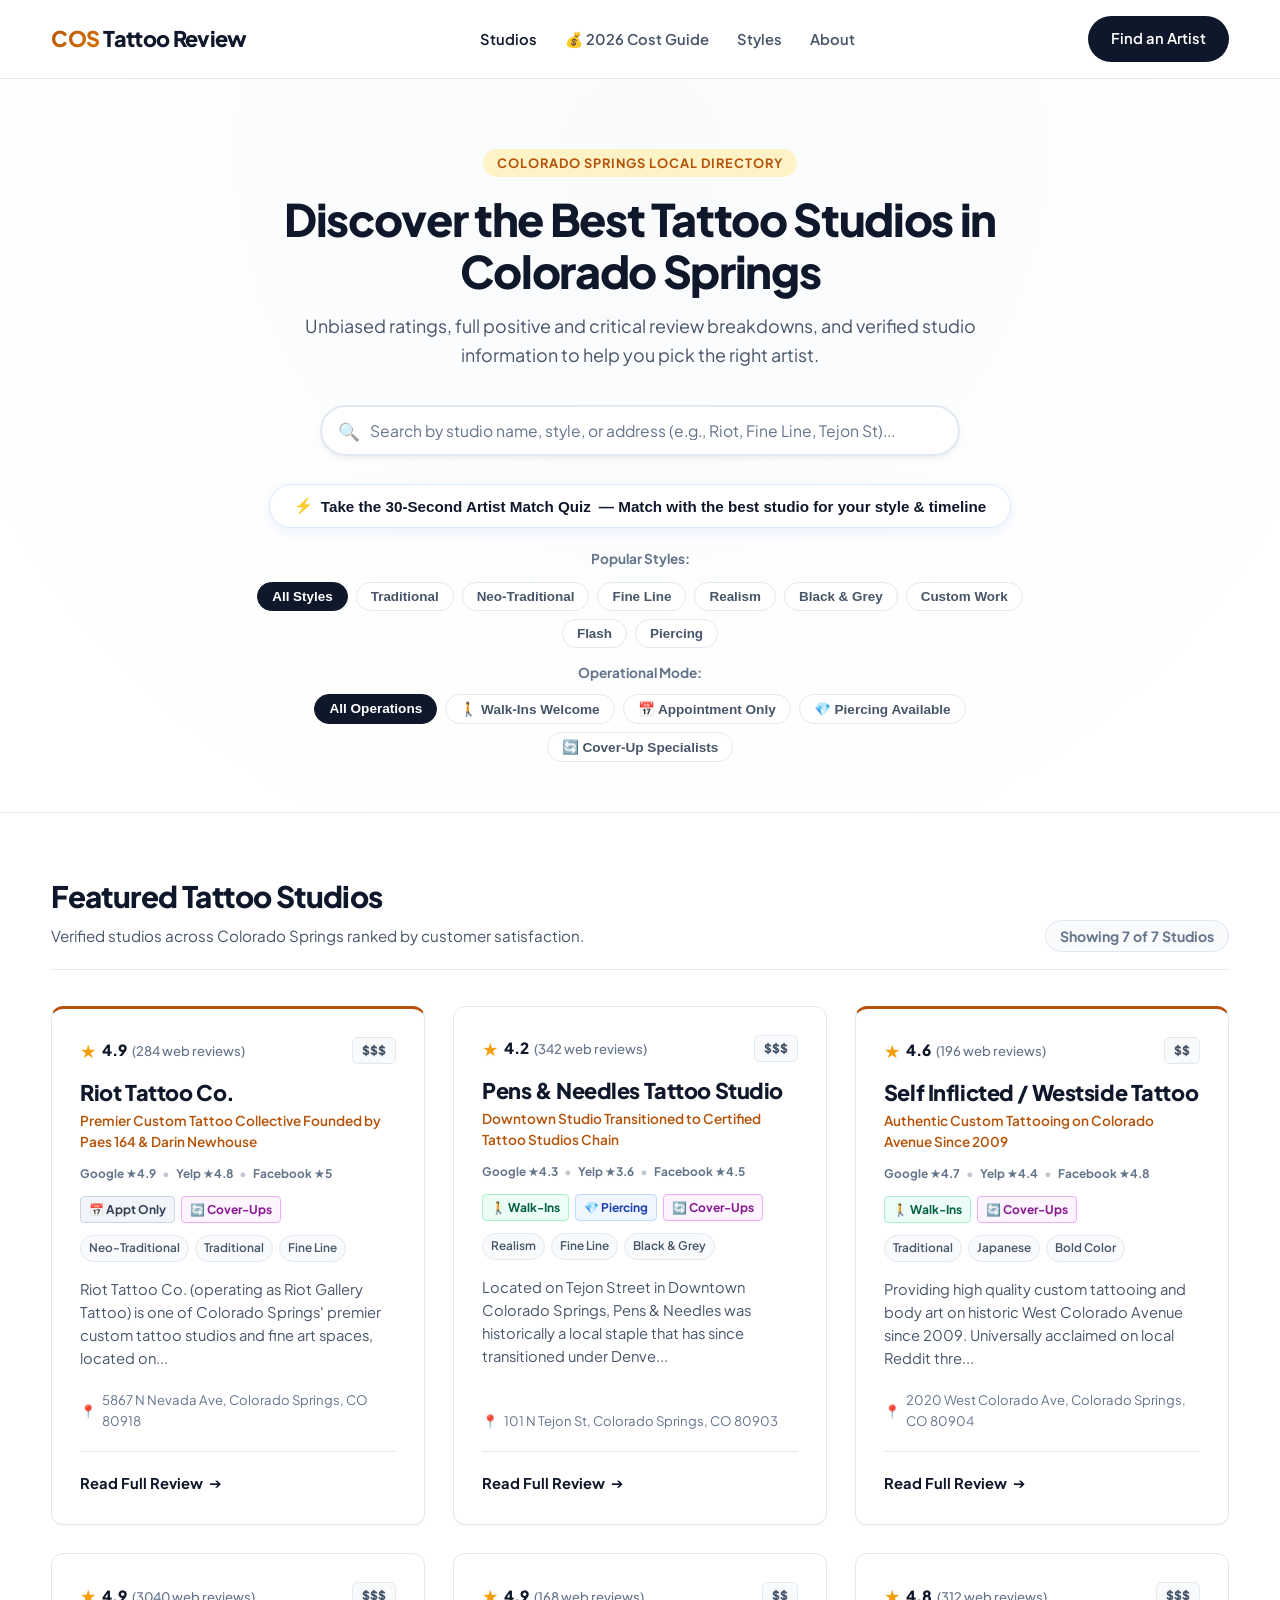
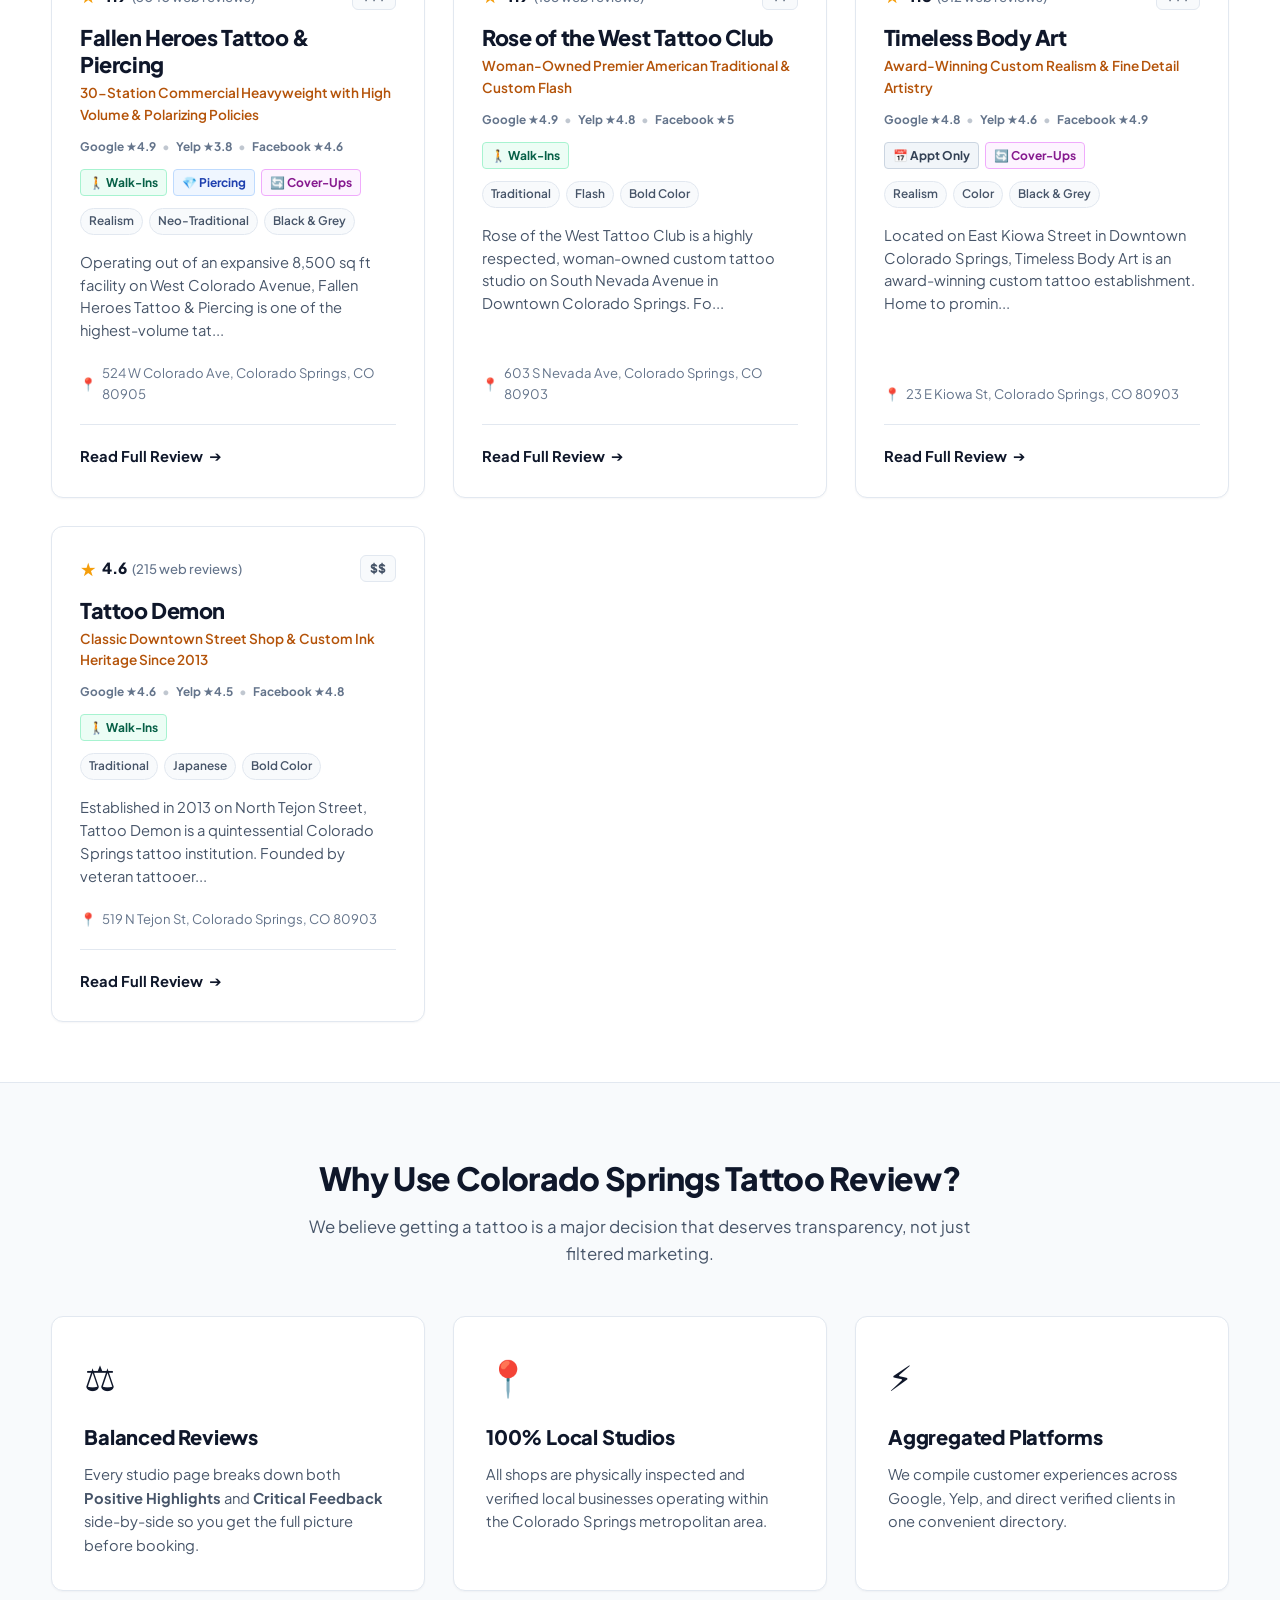
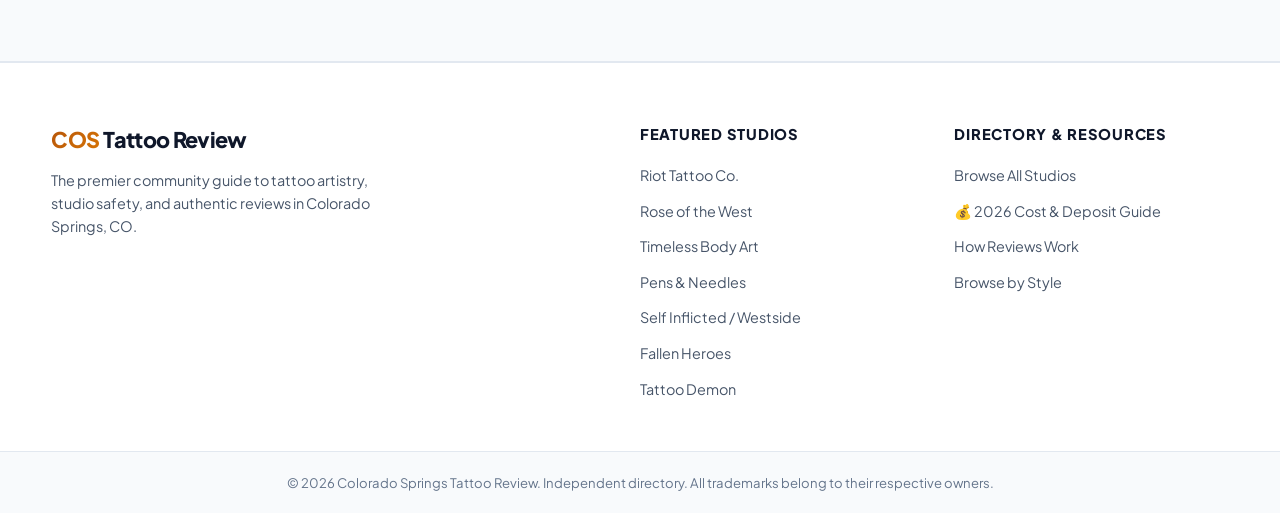
==== commit 7724706f: "Implement all 6 major upgrades: Resident artists roster, Before You Book advisories, 2026 Cost & Dep" ====
--- a/index.html
+++ b/index.html
@@ -27,6 +27,7 @@
       <nav class="main-nav">
         <ul>
           <li><a href="/" class="active">Studios</a></li>
+          <li><a href="pricing-guide.html">💰 2026 Cost Guide</a></li>
           <li><a href="#popular-styles">Styles</a></li>
           <li><a href="#how-it-works">About</a></li>
         </ul>
@@ -59,6 +60,13 @@
           </div>
         </div>
 
+        <!-- 30-Second Match Quiz CTA -->
+        <div class="hero-quiz-cta">
+          <button type="button" class="btn btn-secondary btn-quiz-launch" id="open-quiz-btn">
+            ⚡ <strong>Take the 30-Second Artist Match Quiz</strong> — Match with the best studio for your style &amp; timeline
+          </button>
+        </div>
+
         <!-- Quick Style Filter Pills -->
         <div class="quick-filters" id="popular-styles">
           <span class="filter-label">Popular Styles:</span>
@@ -74,6 +82,18 @@
             <button class="style-badge" data-style="Piercing">Piercing</button>
           </div>
         </div>
+
+        <!-- Quick Operational Filter Pills -->
+        <div class="operational-filters" id="operational-filters">
+          <span class="filter-label">Operational Mode:</span>
+          <div class="filters-pills" id="op-filters-container">
+            <button class="op-badge active" data-op="all">All Operations</button>
+            <button class="op-badge" data-op="walkIns">🚶 Walk-Ins Welcome</button>
+            <button class="op-badge" data-op="appointmentOnly">📅 Appointment Only</button>
+            <button class="op-badge" data-op="piercing">💎 Piercing Available</button>
+            <button class="op-badge" data-op="coverUps">🔄 Cover-Up Specialists</button>
+          </div>
+        </div>
       </div>
     </section>
 
@@ -160,9 +180,10 @@
         </ul>
       </div>
       <div class="footer-col">
-        <h4>Directory</h4>
+        <h4>Directory & Resources</h4>
         <ul class="footer-links">
           <li><a href="/">Browse All Studios</a></li>
+          <li><a href="pricing-guide.html">💰 2026 Cost & Deposit Guide</a></li>
           <li><a href="#how-it-works">How Reviews Work</a></li>
           <li><a href="#popular-styles">Browse by Style</a></li>
         </ul>
@@ -175,6 +196,117 @@
     </div>
   </footer>
 
+  <!-- 30-Second Artist Match Quiz Modal -->
+  <div class="modal-backdrop" id="quiz-modal" style="display: none;">
+    <div class="modal-box quiz-modal-box">
+      <button type="button" class="modal-close" id="quiz-modal-close" aria-label="Close modal">&times;</button>
+      <div id="quiz-content">
+        <!-- Step 1: Style / Specialty -->
+        <div class="quiz-step" id="quiz-step-1">
+          <div class="modal-header">
+            <span class="modal-icon">🎨</span>
+            <h3>Step 1 of 3: What style of tattoo do you want?</h3>
+            <p>Select your primary artistic direction:</p>
+          </div>
+          <div class="quiz-options-grid">
+            <button type="button" class="quiz-option-btn" data-key="style" data-val="realism">
+              <strong>Black &amp; Grey / Realism</strong>
+              <span>Portraits, high detail, fine art</span>
+            </button>
+            <button type="button" class="quiz-option-btn" data-key="style" data-val="traditional">
+              <strong>Traditional / Neo-Traditional</strong>
+              <span>Bold lines, iconic Americana, vibrant colors</span>
+            </button>
+            <button type="button" class="quiz-option-btn" data-key="style" data-val="fineline">
+              <strong>Fine Line &amp; Minimalist</strong>
+              <span>Subtle script, delicate micro-detail, floral</span>
+            </button>
+            <button type="button" class="quiz-option-btn" data-key="style" data-val="coverup">
+              <strong>Cover-Up &amp; Rework</strong>
+              <span>Blast-over or concealing previous tattoo</span>
+            </button>
+            <button type="button" class="quiz-option-btn" data-key="style" data-val="piercing">
+              <strong>Body Piercing &amp; Jewelry</strong>
+              <span>Professional body piercing &amp; high-grade titanium</span>
+            </button>
+          </div>
+        </div>
+
+        <!-- Step 2: Timing / Walk-in -->
+        <div class="quiz-step" id="quiz-step-2" style="display: none;">
+          <div class="modal-header">
+            <span class="modal-icon">⏱️</span>
+            <h3>Step 2 of 3: What is your timeline?</h3>
+            <p>How soon are you looking to get tattooed?</p>
+          </div>
+          <div class="quiz-options-grid">
+            <button type="button" class="quiz-option-btn" data-key="timing" data-val="walkin">
+              <strong>Today / Immediate Walk-In</strong>
+              <span>Need open walk-in chairs available right now</span>
+            </button>
+            <button type="button" class="quiz-option-btn" data-key="timing" data-val="flexible">
+              <strong>Within 1–2 Weeks</strong>
+              <span>Flexible timing; ready to put down a standard deposit</span>
+            </button>
+            <button type="button" class="quiz-option-btn" data-key="timing" data-val="waitlist">
+              <strong>Willing to Wait for Elite Masters</strong>
+              <span>Happy to join a 1–3 month waitlist for premier artists</span>
+            </button>
+          </div>
+        </div>
+
+        <!-- Step 3: Budget / Scale -->
+        <div class="quiz-step" id="quiz-step-3" style="display: none;">
+          <div class="modal-header">
+            <span class="modal-icon">💵</span>
+            <h3>Step 3 of 3: Estimated Size &amp; Budget</h3>
+            <p>What scope are you planning for this project?</p>
+          </div>
+          <div class="quiz-options-grid">
+            <button type="button" class="quiz-option-btn" data-key="budget" data-val="small">
+              <strong>Small / Flash ($80 – $250)</strong>
+              <span>Palm-sized or smaller, shop minimum work</span>
+            </button>
+            <button type="button" class="quiz-option-btn" data-key="budget" data-val="medium">
+              <strong>Half-Day Custom ($350 – $750)</strong>
+              <span>Forearm, calf, shoulder, or bicep piece</span>
+            </button>
+            <button type="button" class="quiz-option-btn" data-key="budget" data-val="large">
+              <strong>Multi-Session / Sleeve ($1,200+)</strong>
+              <span>Full sleeve, back piece, or full-day realism session</span>
+            </button>
+          </div>
+        </div>
+
+        <!-- Step 4: Lead Capture -->
+        <div class="quiz-step" id="quiz-step-4" style="display: none;">
+          <div class="modal-header">
+            <span class="modal-icon">✨</span>
+            <h3>We found your optimal Colorado Springs studio!</h3>
+            <p>Enter your details below to unlock your personalized recommendation and direct studio booking guide.</p>
+          </div>
+          <form id="quiz-lead-form" class="modal-form">
+            <div class="form-group">
+              <label for="quiz-name">Your First Name</label>
+              <input type="text" id="quiz-name" required placeholder="e.g. Marcus" />
+            </div>
+            <div class="form-group">
+              <label for="quiz-email">Your Email Address</label>
+              <input type="email" id="quiz-email" required placeholder="marcus@gmail.com" />
+            </div>
+            <button type="submit" class="btn btn-primary btn-block">See Matched Studio &amp; Artists ➔</button>
+            <p class="form-disclaimer">Zero spam. Pure local editorial curation.</p>
+          </form>
+        </div>
+
+        <!-- Quiz Result Display -->
+        <div class="quiz-result" id="quiz-result" style="display: none;">
+          <!-- Dynamically inserted by app.js -->
+        </div>
+      </div>
+    </div>
+  </div>
+
   <!-- Application Script -->
   <script src="js/app.js"></script>
 </body>
--- a/style.css
+++ b/style.css
@@ -1004,8 +1004,8 @@
 /* Scorecard */
 .scorecard-wrapper {
   display: grid;
-  grid-template-columns: 220px 1fr;
-  gap: 30px;
+  grid-template-columns: 240px 1fr;
+  gap: 28px;
   align-items: center;
   background-color: var(--bg-secondary);
   border: 1px solid var(--border-color);
@@ -1040,64 +1040,75 @@
   font-size: 0.82rem;
   color: var(--text-muted);
   font-weight: 600;
-}
-
-.scorecard-bars {
+  line-height: 1.4;
+}
+
+.scorecard-breakdown-section {
   display: flex;
   flex-direction: column;
-  gap: 16px;
-}
-
-.score-bar-row {
-  display: flex;
-  align-items: center;
-  gap: 14px;
-}
-
-.bar-info {
-  width: 170px;
-  font-size: 0.86rem;
+  gap: 12px;
+}
+
+.scorecard-breakdown-title {
+  display: flex;
+  align-items: center;
+  gap: 8px;
+  font-size: 0.82rem;
+  font-weight: 700;
+  text-transform: uppercase;
+  letter-spacing: 0.05em;
+  color: var(--text-muted);
+}
+
+.scorecard-platforms-grid {
+  display: grid;
+  grid-template-columns: repeat(auto-fit, minmax(180px, 1fr));
+  gap: 12px;
+}
+
+.platform-metric-card {
+  background-color: #ffffff;
+  border: 1px solid var(--border-color);
+  border-radius: var(--border-radius-sm);
+  padding: 12px 16px;
   display: flex;
   flex-direction: column;
-}
-
-.bar-name {
+  gap: 4px;
+  box-shadow: var(--shadow-sm);
+  transition: transform var(--transition-fast), box-shadow var(--transition-fast);
+}
+
+.platform-metric-card:hover {
+  transform: translateY(-2px);
+  box-shadow: var(--shadow-md);
+}
+
+.platform-metric-header {
+  display: flex;
+  align-items: center;
+  gap: 8px;
+  font-size: 0.84rem;
+  font-weight: 700;
+  color: var(--text-secondary);
+}
+
+.platform-metric-body {
+  display: flex;
+  align-items: baseline;
+  justify-content: space-between;
+  gap: 8px;
+}
+
+.platform-metric-score {
+  font-size: 1.2rem;
+  font-weight: 800;
   color: var(--text-primary);
 }
 
-.bar-count {
+.platform-metric-count {
   font-size: 0.78rem;
+  font-weight: 600;
   color: var(--text-muted);
-}
-
-.bar-track {
-  flex: 1;
-  height: 10px;
-  background-color: #e2e8f0;
-  border-radius: var(--border-radius-pill);
-  overflow: hidden;
-}
-
-.bar-fill {
-  height: 100%;
-  border-radius: var(--border-radius-pill);
-  transition: width 0.6s cubic-bezier(0.4, 0, 0.2, 1);
-}
-
-.bar-fill-positive {
-  background-color: var(--color-positive);
-}
-
-.bar-fill-critical {
-  background-color: var(--color-critical);
-}
-
-.bar-pct {
-  width: 44px;
-  font-size: 0.88rem;
-  font-weight: 700;
-  text-align: right;
-  color: var(--text-primary);
 }
 
 /* Side-by-Side Review Grid */
@@ -1181,6 +1192,100 @@
   border-left: 4px solid var(--color-critical);
 }
 
+/* 1-Star Critical Callout Styling */
+.critical-advisory-banner {
+  display: flex;
+  align-items: flex-start;
+  gap: 12px;
+  background-color: #fef2f2;
+  border: 1px solid #fecaca;
+  border-left: 4px solid #dc2626;
+  border-radius: var(--border-radius-md);
+  padding: 14px 16px;
+  margin-bottom: 18px;
+}
+
+.advisory-icon {
+  font-size: 1.3rem;
+  line-height: 1;
+}
+
+.advisory-text strong {
+  display: block;
+  font-size: 0.88rem;
+  font-weight: 800;
+  color: #991b1b;
+  margin-bottom: 3px;
+}
+
+.advisory-text p {
+  font-size: 0.80rem;
+  color: #7f1d1d;
+  margin: 0;
+  line-height: 1.4;
+}
+
+.review-card-1star {
+  border-color: #fca5a5 !important;
+  border-left: 5px solid #dc2626 !important;
+  background: linear-gradient(180deg, #ffffff 0%, #fff7f7 100%) !important;
+  box-shadow: 0 4px 14px rgba(220, 38, 38, 0.08) !important;
+  position: relative;
+}
+
+.card-1star-callout-badge {
+  display: inline-flex;
+  align-items: center;
+  gap: 5px;
+  background-color: #dc2626;
+  color: #ffffff;
+  font-size: 0.72rem;
+  font-weight: 800;
+  text-transform: uppercase;
+  letter-spacing: 0.05em;
+  padding: 4px 10px;
+  border-radius: var(--border-radius-pill);
+  margin-bottom: 12px;
+}
+
+.review-complaint-topic {
+  display: flex;
+  align-items: center;
+  gap: 6px;
+  margin: 8px 0 10px 0;
+  padding: 6px 10px;
+  background-color: rgba(220, 38, 38, 0.06);
+  border-radius: var(--border-radius-sm);
+  font-size: 0.80rem;
+}
+
+.topic-label {
+  font-weight: 700;
+  color: #991b1b;
+}
+
+.topic-tag {
+  font-weight: 800;
+  color: #b91c1c;
+}
+
+.stars-1star {
+  color: #dc2626 !important;
+}
+
+.stars-label-1star {
+  font-size: 0.75rem;
+  font-weight: 700;
+  color: #dc2626;
+  margin-left: 6px;
+}
+
+.avatar-1star {
+  background-color: #fee2e2 !important;
+  color: #991b1b !important;
+  border-color: #fca5a5 !important;
+}
+
 .review-card-header {
   display: flex;
   justify-content: space-between;
@@ -1700,3 +1805,1107 @@
     display: none;
   }
 }
+
+/* --- Hero Quiz CTA & Operational Filters --- */
+.hero-quiz-cta {
+  margin: 16px auto 20px;
+  text-align: center;
+}
+
+.btn-quiz-launch {
+  background: #ffffff;
+  color: var(--color-primary);
+  border: 1.5px solid #dbeafe;
+  padding: 12px 24px;
+  border-radius: var(--border-radius-pill);
+  font-size: 0.95rem;
+  font-weight: 600;
+  box-shadow: 0 4px 12px rgba(37, 99, 235, 0.08);
+  transition: all var(--transition-fast);
+  display: inline-flex;
+  align-items: center;
+  gap: 8px;
+  cursor: pointer;
+}
+
+.btn-quiz-launch:hover {
+  border-color: #3b82f6;
+  background: #eff6ff;
+  color: #1d4ed8;
+  transform: translateY(-1px);
+  box-shadow: 0 6px 16px rgba(37, 99, 235, 0.14);
+}
+
+.operational-filters {
+  margin-top: 14px;
+  display: flex;
+  align-items: center;
+  justify-content: center;
+  flex-wrap: wrap;
+  gap: 10px;
+}
+
+.op-badge {
+  background: #ffffff;
+  border: 1px solid var(--border-color);
+  color: var(--text-secondary);
+  padding: 6px 14px;
+  border-radius: var(--border-radius-pill);
+  font-size: 0.85rem;
+  font-weight: 600;
+  cursor: pointer;
+  transition: all var(--transition-fast);
+}
+
+.op-badge:hover {
+  border-color: var(--color-primary);
+  color: var(--color-primary);
+}
+
+.op-badge.active {
+  background: var(--color-primary);
+  color: #ffffff;
+  border-color: var(--color-primary);
+}
+
+/* Card Operational Pills */
+.card-op-pills {
+  display: flex;
+  flex-wrap: wrap;
+  gap: 6px;
+  margin-bottom: 12px;
+}
+
+.op-card-pill {
+  font-size: 0.75rem;
+  font-weight: 700;
+  padding: 3px 8px;
+  border-radius: 4px;
+  display: inline-flex;
+  align-items: center;
+  gap: 4px;
+}
+
+.op-walkin {
+  background: #ecfdf5;
+  color: #065f46;
+  border: 1px solid #a7f3d0;
+}
+
+.op-appt {
+  background: #f1f5f9;
+  color: #334155;
+  border: 1px solid #cbd5e1;
+}
+
+.op-pierce {
+  background: #eff6ff;
+  color: #1e40af;
+  border: 1px solid #bfdbfe;
+}
+
+.op-cover {
+  background: #fdf4ff;
+  color: #86198f;
+  border: 1px solid #f0abfc;
+}
+
+/* --- Resident Artists Section --- */
+.artists-card-section {
+  padding: 32px;
+  margin-bottom: 32px;
+}
+
+.artists-section-header {
+  margin-bottom: 24px;
+  border-bottom: 1px solid var(--border-color);
+  padding-bottom: 16px;
+}
+
+.artists-title-wrap {
+  display: flex;
+  align-items: flex-start;
+  gap: 12px;
+}
+
+.artists-main-icon {
+  font-size: 1.8rem;
+  line-height: 1;
+}
+
+.artists-sub {
+  color: var(--text-secondary);
+  font-size: 0.95rem;
+  margin-top: 4px;
+}
+
+.artists-grid {
+  display: grid;
+  grid-template-columns: repeat(auto-fill, minmax(260px, 1fr));
+  gap: 16px;
+}
+
+.artist-profile-card {
+  background: #ffffff;
+  border: 1px solid var(--border-color);
+  border-radius: var(--border-radius-md);
+  padding: 18px;
+  display: flex;
+  flex-direction: column;
+  justify-content: space-between;
+  gap: 14px;
+  transition: all var(--transition-fast);
+  box-shadow: var(--shadow-sm);
+}
+
+.artist-profile-card:hover {
+  border-color: #cbd5e1;
+  box-shadow: var(--shadow-md);
+  transform: translateY(-2px);
+}
+
+.artist-card-top {
+  display: flex;
+  align-items: center;
+  gap: 12px;
+}
+
+.artist-avatar {
+  width: 44px;
+  height: 44px;
+  border-radius: 50%;
+  background: linear-gradient(135deg, #1e293b, #0f172a);
+  color: #ffffff;
+  display: flex;
+  align-items: center;
+  justify-content: center;
+  font-weight: 800;
+  font-size: 1.15rem;
+  flex-shrink: 0;
+}
+
+.artist-main-info {
+  min-width: 0;
+}
+
+.artist-name {
+  font-size: 1.05rem;
+  font-weight: 700;
+  color: var(--color-primary);
+  margin-bottom: 2px;
+}
+
+.artist-role {
+  font-size: 0.8rem;
+  color: var(--text-muted);
+  font-weight: 500;
+  display: block;
+}
+
+.artist-card-status {
+  margin-top: auto;
+}
+
+.booking-status-badge {
+  display: inline-flex;
+  align-items: center;
+  font-size: 0.8rem;
+  font-weight: 700;
+  padding: 5px 10px;
+  border-radius: var(--border-radius-pill);
+}
+
+.status-open {
+  background: #ecfdf5;
+  color: #065f46;
+  border: 1px solid #a7f3d0;
+}
+
+.status-waitlist {
+  background: #fffbeb;
+  color: #92400e;
+  border: 1px solid #fde68a;
+}
+
+.status-closed {
+  background: #fef2f2;
+  color: #991b1b;
+  border: 1px solid #fecaca;
+}
+
+.artist-card-action {
+  border-top: 1px solid var(--border-color);
+  padding-top: 10px;
+  display: flex;
+  justify-content: flex-end;
+}
+
+.artist-ig-link {
+  font-size: 0.82rem;
+  font-weight: 600;
+  color: #2563eb;
+  text-decoration: none;
+  transition: color var(--transition-fast);
+}
+
+.artist-ig-link:hover {
+  color: #1d4ed8;
+  text-decoration: underline;
+}
+
+/* --- Before You Book Advisories --- */
+.advisory-card-section {
+  padding: 32px;
+  margin-bottom: 32px;
+}
+
+.advisory-section-header {
+  margin-bottom: 20px;
+  border-bottom: 1px solid var(--border-color);
+  padding-bottom: 16px;
+}
+
+.advisory-title-wrap {
+  display: flex;
+  align-items: flex-start;
+  gap: 12px;
+}
+
+.advisory-main-icon {
+  font-size: 1.8rem;
+  line-height: 1;
+}
+
+.advisory-sub {
+  color: var(--text-secondary);
+  font-size: 0.95rem;
+  margin-top: 4px;
+}
+
+.advisory-cards-grid {
+  display: grid;
+  grid-template-columns: repeat(auto-fit, minmax(280px, 1fr));
+  gap: 16px;
+}
+
+.advisory-card {
+  background: #ffffff;
+  border: 1px solid var(--border-color);
+  border-left: 4px solid #64748b;
+  border-radius: var(--border-radius-md);
+  padding: 18px 20px;
+  box-shadow: var(--shadow-sm);
+}
+
+.advisory-card.advisory-warning {
+  border-left-color: #ea580c;
+  background: #fffaf5;
+}
+
+.advisory-card.advisory-parking {
+  border-left-color: #0284c7;
+  background: #f0f9ff;
+}
+
+.advisory-card.advisory-tip {
+  border-left-color: #059669;
+  background: #f0fdf4;
+}
+
+.advisory-header {
+  display: flex;
+  align-items: center;
+  gap: 8px;
+  margin-bottom: 8px;
+}
+
+.advisory-icon {
+  font-size: 1.2rem;
+}
+
+.advisory-title {
+  font-size: 0.95rem;
+  font-weight: 700;
+  color: var(--color-primary);
+}
+
+.advisory-body {
+  font-size: 0.88rem;
+  line-height: 1.5;
+  color: var(--text-secondary);
+}
+
+/* --- Modals (Claim & Match Quiz) --- */
+.modal-backdrop {
+  position: fixed;
+  top: 0;
+  left: 0;
+  width: 100vw;
+  height: 100vh;
+  background: rgba(15, 23, 42, 0.65);
+  backdrop-filter: blur(4px);
+  z-index: 9999;
+  display: flex;
+  align-items: center;
+  justify-content: center;
+  padding: 20px;
+  overflow-y: auto;
+}
+
+.modal-box {
+  background: #ffffff;
+  border-radius: var(--border-radius-lg);
+  max-width: 540px;
+  width: 100%;
+  padding: 32px;
+  box-shadow: var(--shadow-xl);
+  position: relative;
+  max-height: 90vh;
+  overflow-y: auto;
+}
+
+.modal-close {
+  position: absolute;
+  top: 20px;
+  right: 20px;
+  background: none;
+  border: none;
+  font-size: 1.8rem;
+  line-height: 1;
+  color: var(--text-muted);
+  cursor: pointer;
+  transition: color var(--transition-fast);
+}
+
+.modal-close:hover {
+  color: var(--color-primary);
+}
+
+.modal-header {
+  text-align: center;
+  margin-bottom: 24px;
+}
+
+.modal-icon {
+  font-size: 2.2rem;
+  display: inline-block;
+  margin-bottom: 8px;
+}
+
+.modal-header h3 {
+  font-size: 1.4rem;
+  font-weight: 800;
+  color: var(--color-primary);
+  margin-bottom: 6px;
+}
+
+.modal-header p {
+  color: var(--text-secondary);
+  font-size: 0.92rem;
+}
+
+.modal-form .form-group {
+  margin-bottom: 16px;
+}
+
+.modal-form label {
+  display: block;
+  font-size: 0.85rem;
+  font-weight: 700;
+  color: var(--color-primary);
+  margin-bottom: 6px;
+}
+
+.modal-form input,
+.modal-form textarea {
+  width: 100%;
+  padding: 10px 14px;
+  border: 1px solid var(--border-color);
+  border-radius: var(--border-radius-sm);
+  font-family: inherit;
+  font-size: 0.95rem;
+  background: #ffffff;
+  color: var(--color-primary);
+  transition: border-color var(--transition-fast);
+}
+
+.modal-form input:focus,
+.modal-form textarea:focus {
+  outline: none;
+  border-color: #2563eb;
+  box-shadow: 0 0 0 3px rgba(37, 99, 235, 0.1);
+}
+
+.form-disclaimer {
+  font-size: 0.78rem;
+  color: var(--text-muted);
+  text-align: center;
+  margin-top: 12px;
+}
+
+.claim-success {
+  text-align: center;
+  padding: 30px 20px;
+}
+
+.claim-success .success-icon {
+  font-size: 3rem;
+  display: block;
+  margin-bottom: 12px;
+}
+
+/* Quiz Specific */
+.quiz-modal-box {
+  max-width: 580px;
+}
+
+.quiz-options-grid {
+  display: flex;
+  flex-direction: column;
+  gap: 10px;
+  margin-bottom: 10px;
+}
+
+.quiz-option-btn {
+  background: #ffffff;
+  border: 1.5px solid var(--border-color);
+  border-radius: var(--border-radius-md);
+  padding: 14px 18px;
+  text-align: left;
+  cursor: pointer;
+  transition: all var(--transition-fast);
+  display: flex;
+  flex-direction: column;
+  gap: 3px;
+}
+
+.quiz-option-btn strong {
+  font-size: 0.98rem;
+  color: var(--color-primary);
+}
+
+.quiz-option-btn span {
+  font-size: 0.83rem;
+  color: var(--text-secondary);
+}
+
+.quiz-option-btn:hover {
+  border-color: #2563eb;
+  background: #eff6ff;
+  transform: translateX(4px);
+}
+
+.match-badge {
+  display: inline-block;
+  background: #ecfdf5;
+  color: #065f46;
+  border: 1px solid #a7f3d0;
+  font-size: 0.8rem;
+  font-weight: 700;
+  padding: 4px 12px;
+  border-radius: var(--border-radius-pill);
+  margin-bottom: 10px;
+}
+
+.match-rating {
+  color: #b45309;
+  font-weight: 700;
+  font-size: 0.92rem;
+  margin-top: 4px;
+}
+
+.match-card-body {
+  display: flex;
+  flex-direction: column;
+  gap: 14px;
+}
+
+.match-highlight-box {
+  background: #f8fafc;
+  border: 1px solid var(--border-color);
+  border-radius: var(--border-radius-sm);
+  padding: 12px 16px;
+  font-size: 0.92rem;
+  color: var(--color-primary);
+}
+
+.match-reason-text {
+  font-size: 0.92rem;
+  color: var(--text-secondary);
+  line-height: 1.5;
+}
+
+.match-policy-chips {
+  display: flex;
+  flex-wrap: wrap;
+  gap: 8px;
+  font-size: 0.82rem;
+  font-weight: 600;
+  color: var(--text-muted);
+}
+
+.match-policy-chips span {
+  background: #f1f5f9;
+  padding: 4px 10px;
+  border-radius: 4px;
+}
+
+.match-action-row {
+  display: flex;
+  flex-direction: column;
+  gap: 8px;
+  margin-top: 10px;
+}
+
+/* --- Pricing Guide Styles --- */
+.pricing-guide-page {
+  background-color: var(--bg-secondary);
+  padding-bottom: 80px;
+}
+
+.guide-breadcrumbs-wrap {
+  background: #ffffff;
+  border-bottom: 1px solid var(--border-color);
+  padding: 12px 0;
+}
+
+.breadcrumb-nav {
+  display: flex;
+  align-items: center;
+  gap: 8px;
+  font-size: 0.85rem;
+  color: var(--text-muted);
+}
+
+.breadcrumb-nav a {
+  color: var(--text-secondary);
+  text-decoration: none;
+}
+
+.breadcrumb-nav a:hover {
+  color: var(--color-primary);
+}
+
+.crumb-current {
+  color: var(--color-primary);
+  font-weight: 600;
+}
+
+.guide-hero-section {
+  background: #ffffff;
+  border-bottom: 1px solid var(--border-color);
+  padding: 50px 0 40px;
+}
+
+.guide-hero-badge {
+  display: inline-block;
+  background: var(--color-accent-light);
+  color: var(--color-accent);
+  font-size: 0.8rem;
+  font-weight: 700;
+  padding: 4px 12px;
+  border-radius: var(--border-radius-pill);
+  margin-bottom: 16px;
+  text-transform: uppercase;
+  letter-spacing: 0.05em;
+}
+
+.guide-main-title {
+  font-size: 2.6rem;
+  font-weight: 800;
+  letter-spacing: -0.03em;
+  color: var(--color-primary);
+  max-width: 840px;
+  line-height: 1.2;
+  margin-bottom: 16px;
+}
+
+.guide-lead {
+  font-size: 1.15rem;
+  line-height: 1.6;
+  color: var(--text-secondary);
+  max-width: 780px;
+  margin-bottom: 20px;
+}
+
+.guide-meta-bar {
+  display: flex;
+  align-items: center;
+  gap: 12px;
+  font-size: 0.85rem;
+  color: var(--text-muted);
+  flex-wrap: wrap;
+}
+
+.meta-sep {
+  opacity: 0.5;
+}
+
+.guide-quick-stats-section {
+  padding: 30px 0;
+}
+
+.quick-stats-grid {
+  display: grid;
+  grid-template-columns: repeat(4, 1fr);
+  gap: 20px;
+}
+
+.quick-stat-card {
+  background: #ffffff;
+  border: 1px solid var(--border-color);
+  border-radius: var(--border-radius-md);
+  padding: 22px;
+  box-shadow: var(--shadow-sm);
+  display: flex;
+  flex-direction: column;
+  gap: 4px;
+}
+
+.quick-stat-card .stat-icon {
+  font-size: 1.8rem;
+  margin-bottom: 6px;
+}
+
+.quick-stat-card .stat-label {
+  font-size: 0.8rem;
+  text-transform: uppercase;
+  font-weight: 700;
+  color: var(--text-muted);
+  letter-spacing: 0.04em;
+}
+
+.quick-stat-card .stat-value {
+  font-size: 1.7rem;
+  font-weight: 800;
+  color: var(--color-primary);
+  letter-spacing: -0.02em;
+}
+
+.quick-stat-card .stat-desc {
+  font-size: 0.82rem;
+  color: var(--text-secondary);
+  line-height: 1.4;
+  margin-top: 4px;
+}
+
+.guide-content-layout {
+  display: grid;
+  grid-template-columns: 1fr 340px;
+  gap: 40px;
+  align-items: flex-start;
+  margin-top: 20px;
+}
+
+.guide-article {
+  display: flex;
+  flex-direction: column;
+  gap: 40px;
+}
+
+.guide-section {
+  background: #ffffff;
+  border: 1px solid var(--border-color);
+  border-radius: var(--border-radius-md);
+  padding: 36px;
+  box-shadow: var(--shadow-sm);
+}
+
+.guide-section h2 {
+  font-size: 1.6rem;
+  font-weight: 800;
+  color: var(--color-primary);
+  letter-spacing: -0.02em;
+  margin-bottom: 16px;
+}
+
+.guide-section h3 {
+  font-size: 1.2rem;
+  font-weight: 700;
+  color: var(--color-primary);
+  margin: 24px 0 12px;
+}
+
+.guide-section p {
+  font-size: 0.98rem;
+  line-height: 1.65;
+  color: var(--text-secondary);
+  margin-bottom: 16px;
+}
+
+.guide-callout {
+  border-radius: var(--border-radius-md);
+  padding: 20px;
+  display: flex;
+  align-items: flex-start;
+  gap: 14px;
+  margin: 20px 0;
+}
+
+.callout-warning {
+  background: #fff7ed;
+  border: 1px solid #fed7aa;
+}
+
+.callout-tip {
+  background: #f0fdf4;
+  border: 1px solid #bbf7d0;
+}
+
+.guide-callout .callout-icon {
+  font-size: 1.6rem;
+  line-height: 1;
+}
+
+.guide-callout h4 {
+  font-size: 1rem;
+  font-weight: 800;
+  color: var(--color-primary);
+  margin-bottom: 6px;
+}
+
+.guide-callout p {
+  font-size: 0.9rem;
+  margin-bottom: 0;
+  line-height: 1.5;
+}
+
+.pricing-table {
+  width: 100%;
+  border-collapse: collapse;
+  margin-top: 16px;
+}
+
+.pricing-table th,
+.pricing-table td {
+  padding: 14px 16px;
+  text-align: left;
+  border-bottom: 1px solid var(--border-color);
+  font-size: 0.92rem;
+}
+
+.pricing-table th {
+  background: #f8fafc;
+  font-weight: 700;
+  color: var(--color-primary);
+}
+
+.price-pill {
+  font-weight: 700;
+  background: #ecfdf5;
+  color: #065f46;
+  padding: 4px 10px;
+  border-radius: var(--border-radius-pill);
+  font-size: 0.88rem;
+}
+
+.rates-comparison-grid {
+  display: grid;
+  grid-template-columns: repeat(3, 1fr);
+  gap: 16px;
+  margin-top: 20px;
+}
+
+.rate-type-card {
+  background: #f8fafc;
+  border: 1px solid var(--border-color);
+  border-radius: var(--border-radius-md);
+  padding: 20px;
+  display: flex;
+  flex-direction: column;
+}
+
+.rate-type-card .card-badge {
+  font-size: 0.75rem;
+  font-weight: 700;
+  background: #e2e8f0;
+  color: #334155;
+  padding: 3px 8px;
+  border-radius: 4px;
+  display: inline-block;
+  align-self: flex-start;
+  margin-bottom: 12px;
+}
+
+.rate-type-card .card-badge.highlight {
+  background: #dbeafe;
+  color: #1d4ed8;
+}
+
+.rate-type-card h3 {
+  font-size: 1.05rem;
+  margin: 0 0 8px;
+}
+
+.rate-summary {
+  font-size: 0.85rem !important;
+  line-height: 1.4 !important;
+  color: var(--text-muted) !important;
+  margin-bottom: 14px !important;
+}
+
+.rate-type-card ul {
+  list-style: none;
+  font-size: 0.83rem;
+  line-height: 1.5;
+  color: var(--text-secondary);
+  display: flex;
+  flex-direction: column;
+  gap: 8px;
+  margin: 0;
+  padding: 0;
+}
+
+.studio-snapshot-cards {
+  display: flex;
+  flex-direction: column;
+  gap: 16px;
+  margin-top: 20px;
+}
+
+.studio-snap-card {
+  border: 1px solid var(--border-color);
+  border-radius: var(--border-radius-md);
+  padding: 20px;
+  background: #ffffff;
+}
+
+.snap-header {
+  display: flex;
+  justify-content: space-between;
+  align-items: flex-start;
+  margin-bottom: 10px;
+}
+
+.snap-title {
+  font-size: 1.15rem;
+  font-weight: 800;
+  margin-bottom: 4px;
+}
+
+.snap-title a {
+  color: var(--color-primary);
+  text-decoration: none;
+}
+
+.snap-title a:hover {
+  color: #2563eb;
+}
+
+.snap-badge {
+  font-size: 0.78rem;
+  font-weight: 700;
+  background: #f1f5f9;
+  color: var(--text-secondary);
+  padding: 3px 8px;
+  border-radius: 4px;
+}
+
+.snap-badge.badge-elite {
+  background: #fef3c7;
+  color: #92400e;
+  border: 1px solid #fde68a;
+}
+
+.snap-price {
+  font-weight: 700;
+  font-size: 0.95rem;
+  color: var(--color-primary);
+}
+
+.snap-policy {
+  font-size: 0.88rem !important;
+  color: var(--text-secondary) !important;
+  margin-bottom: 6px !important;
+}
+
+.snap-note {
+  font-size: 0.85rem !important;
+  color: var(--text-muted) !important;
+  margin-bottom: 0 !important;
+}
+
+.tipping-guide-box {
+  display: flex;
+  flex-direction: column;
+  gap: 12px;
+  margin: 20px 0;
+}
+
+.tip-tier {
+  display: flex;
+  align-items: center;
+  gap: 16px;
+  padding: 14px 18px;
+  border: 1px solid var(--border-color);
+  border-radius: var(--border-radius-sm);
+  background: #f8fafc;
+}
+
+.tip-tier.highlight-tier {
+  background: #eff6ff;
+  border-color: #bfdbfe;
+}
+
+.tip-pct {
+  font-size: 1.3rem;
+  font-weight: 800;
+  color: var(--color-primary);
+  min-width: 60px;
+}
+
+.tip-tier.highlight-tier .tip-pct {
+  color: #1d4ed8;
+}
+
+.tip-details {
+  font-size: 0.9rem;
+  color: var(--text-secondary);
+}
+
+.guide-faq-item {
+  border-bottom: 1px solid var(--border-color);
+  padding: 16px 0;
+}
+
+.guide-faq-item:last-child {
+  border-bottom: none;
+}
+
+.guide-faq-item h4 {
+  font-size: 1.05rem;
+  font-weight: 700;
+  color: var(--color-primary);
+  margin-bottom: 8px;
+}
+
+.guide-faq-item p {
+  font-size: 0.92rem;
+  line-height: 1.55;
+  color: var(--text-secondary);
+  margin-bottom: 0;
+}
+
+.guide-cta-banner {
+  background: linear-gradient(135deg, #0f172a, #1e293b);
+  border-radius: var(--border-radius-md);
+  padding: 40px;
+  color: #ffffff;
+  text-align: center;
+}
+
+.guide-cta-banner h3 {
+  font-size: 1.6rem;
+  font-weight: 800;
+  margin-bottom: 10px;
+}
+
+.guide-cta-banner p {
+  color: #94a3b8;
+  font-size: 1rem;
+  max-width: 580px;
+  margin: 0 auto 24px;
+}
+
+/* Guide Sidebar */
+.guide-sidebar {
+  position: sticky;
+  top: 90px;
+  display: flex;
+  flex-direction: column;
+  gap: 24px;
+}
+
+.guide-toc-card,
+.guide-sidebar-card {
+  background: #ffffff;
+  border: 1px solid var(--border-color);
+  border-radius: var(--border-radius-md);
+  padding: 24px;
+  box-shadow: var(--shadow-sm);
+}
+
+.guide-toc-card h4,
+.guide-sidebar-card h4 {
+  font-size: 1.05rem;
+  font-weight: 800;
+  color: var(--color-primary);
+  margin-bottom: 14px;
+}
+
+.toc-list {
+  list-style: none;
+  padding: 0;
+  margin: 0;
+  display: flex;
+  flex-direction: column;
+  gap: 10px;
+}
+
+.toc-list a {
+  font-size: 0.88rem;
+  color: var(--text-secondary);
+  text-decoration: none;
+  transition: color var(--transition-fast);
+  line-height: 1.4;
+  display: block;
+}
+
+.toc-list a:hover {
+  color: #2563eb;
+  font-weight: 600;
+}
+
+.card-spotlight {
+  background: #fdfdfd;
+  border-top: 3px solid #b45309;
+}
+
+.spotlight-badge {
+  display: inline-block;
+  font-size: 0.75rem;
+  font-weight: 700;
+  background: #fef3c7;
+  color: #92400e;
+  padding: 3px 8px;
+  border-radius: 4px;
+  margin-bottom: 8px;
+}
+
+.guide-sidebar-card p {
+  font-size: 0.88rem;
+  line-height: 1.5;
+  color: var(--text-secondary);
+  margin-bottom: 16px;
+}
+
+/* --- Guide Responsive Queries --- */
+@media (max-width: 992px) {
+  .guide-content-layout {
+    grid-template-columns: 1fr;
+  }
+  .quick-stats-grid {
+    grid-template-columns: repeat(2, 1fr);
+  }
+  .rates-comparison-grid {
+    grid-template-columns: 1fr;
+  }
+  .guide-sidebar {
+    position: static;
+  }
+}
+
+@media (max-width: 600px) {
+  .quick-stats-grid {
+    grid-template-columns: 1fr;
+  }
+  .guide-main-title {
+    font-size: 2rem;
+  }
+  .pricing-table th,
+  .pricing-table td {
+    padding: 10px;
+    font-size: 0.82rem;
+  }
+}
+
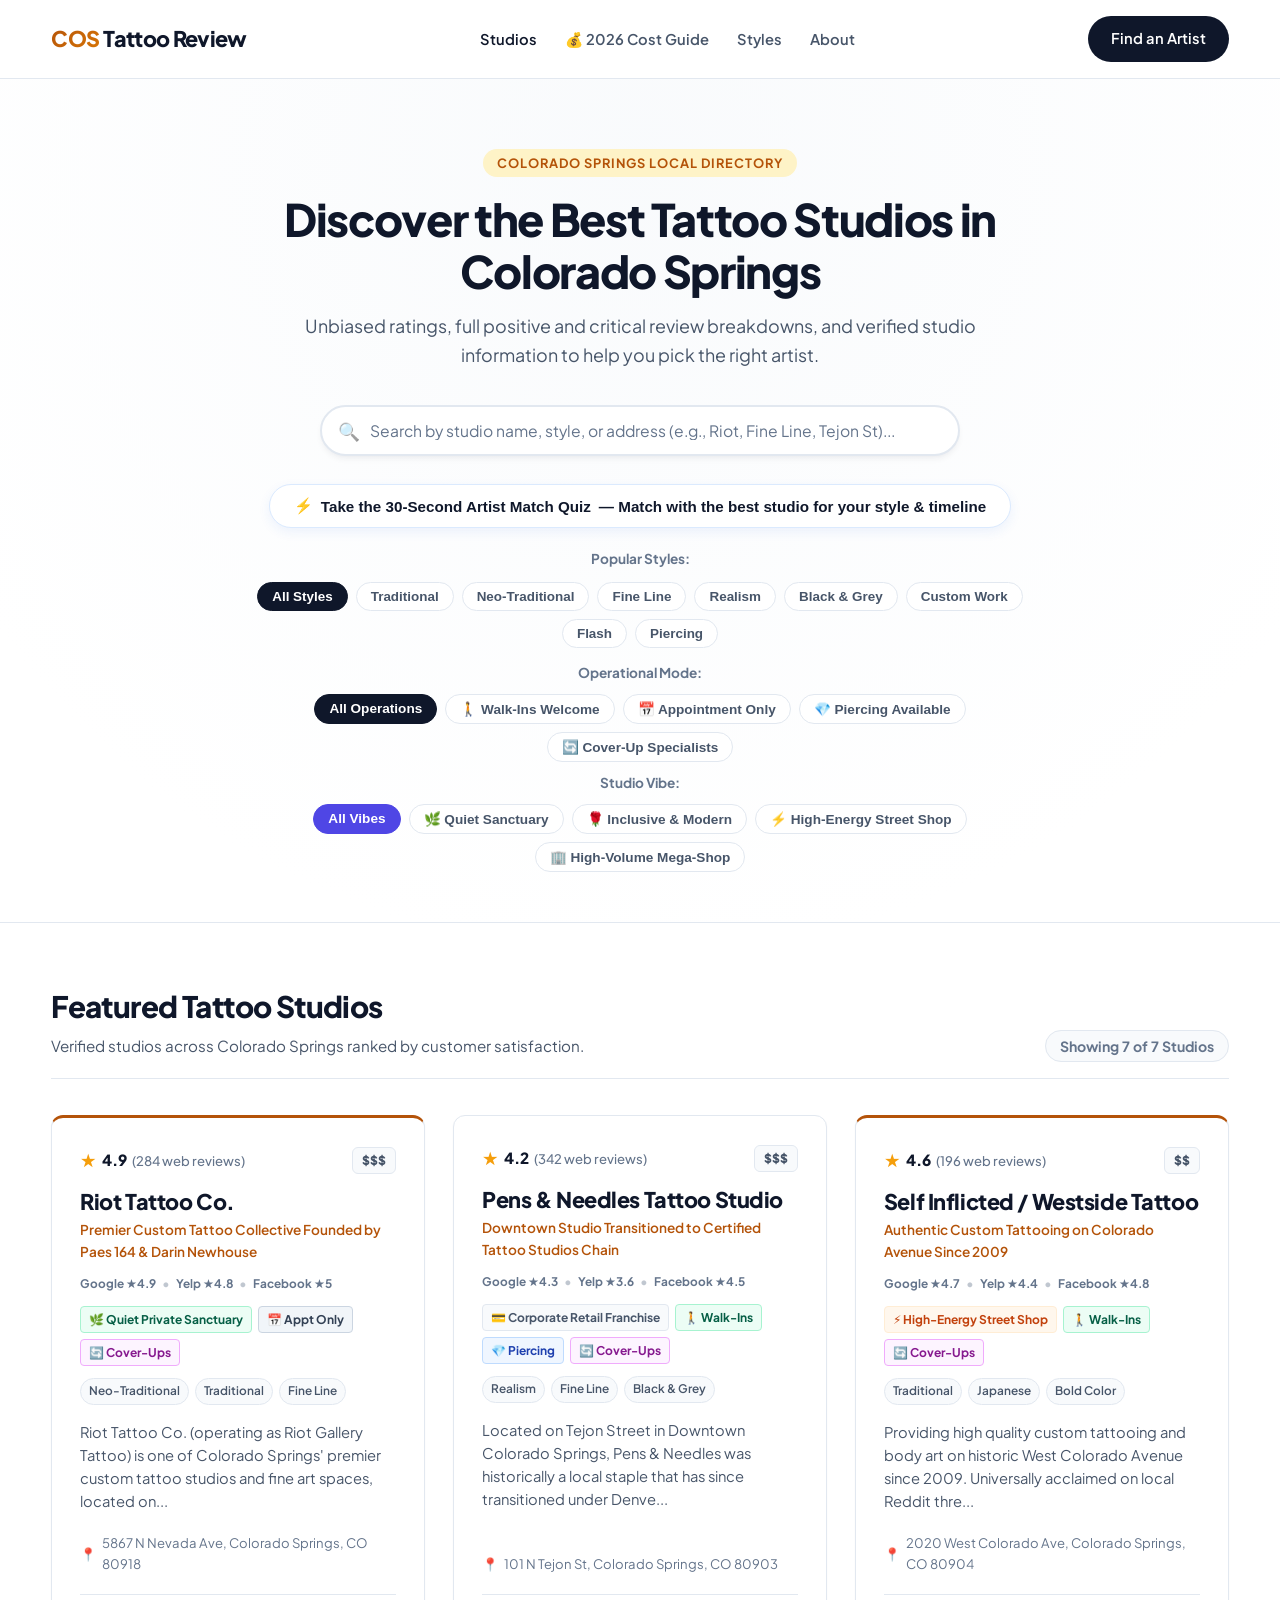
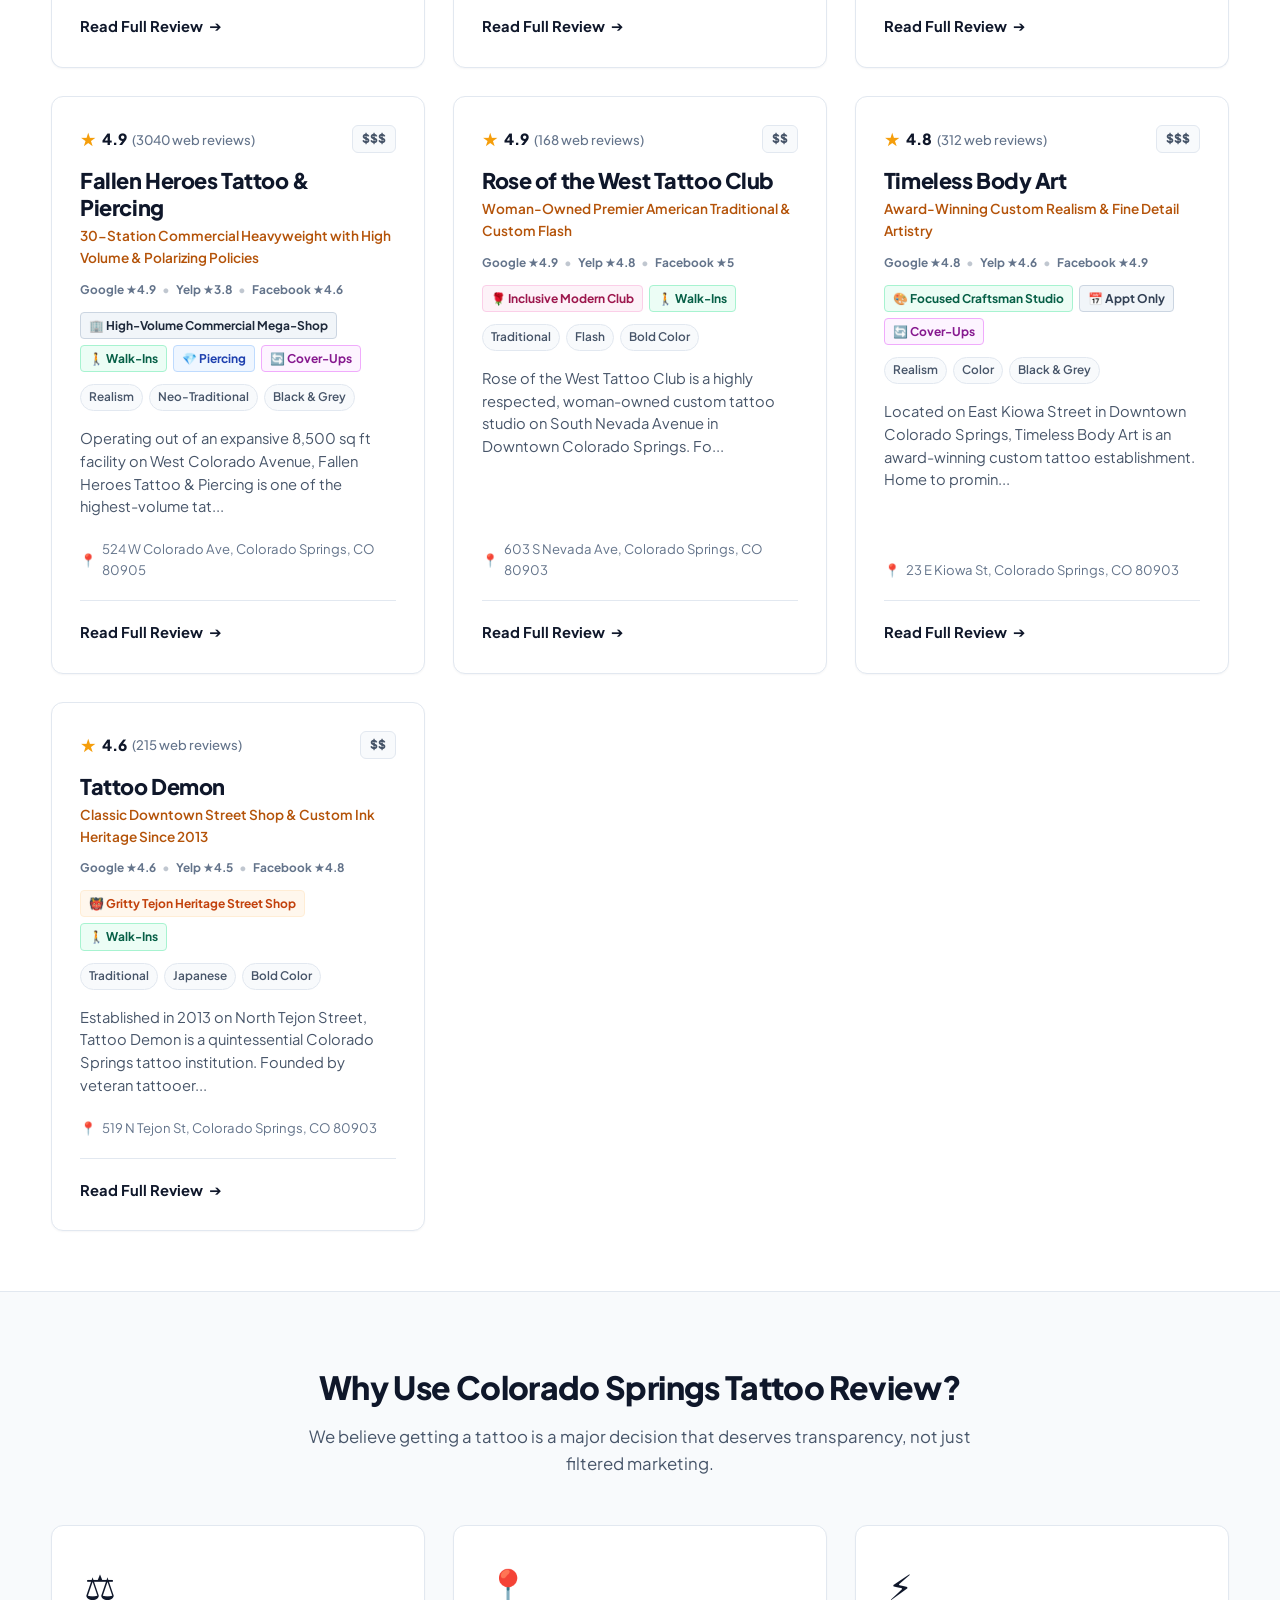
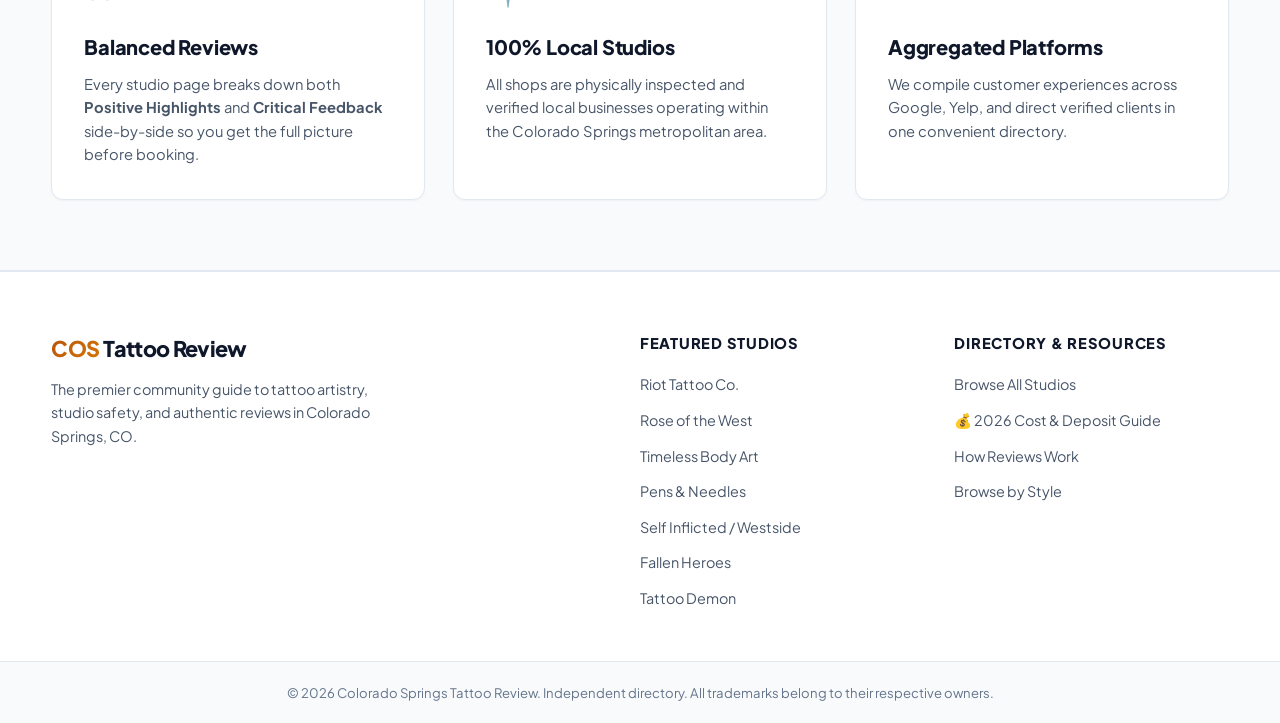
==== commit ab795099: "Add Studio Vibe & Atmosphere Index: Homepage vibe filters, card badges, and studio profile vibe chec" ====
--- a/index.html
+++ b/index.html
@@ -94,6 +94,18 @@
             <button class="op-badge" data-op="coverUps">🔄 Cover-Up Specialists</button>
           </div>
         </div>
+
+        <!-- Quick Studio Vibe Filter Pills -->
+        <div class="vibe-filters" id="vibe-filters">
+          <span class="filter-label">Studio Vibe:</span>
+          <div class="filters-pills" id="vibe-filters-container">
+            <button class="vibe-badge active" data-vibe="all">All Vibes</button>
+            <button class="vibe-badge" data-vibe="sanctuary">🌿 Quiet Sanctuary</button>
+            <button class="vibe-badge" data-vibe="inclusive-heritage">🌹 Inclusive &amp; Modern</button>
+            <button class="vibe-badge" data-vibe="street-shop">⚡ High-Energy Street Shop</button>
+            <button class="vibe-badge" data-vibe="mega-shop">🏢 High-Volume Mega-Shop</button>
+          </div>
+        </div>
       </div>
     </section>
 
--- a/style.css
+++ b/style.css
@@ -2909,3 +2909,242 @@
   }
 }
 
+/* --- Studio Vibe Filters & Badges --- */
+.vibe-filters {
+  margin-top: 10px;
+  display: flex;
+  align-items: center;
+  justify-content: center;
+  flex-wrap: wrap;
+  gap: 10px;
+}
+
+.vibe-badge {
+  background: #ffffff;
+  border: 1px solid var(--border-color);
+  color: var(--text-secondary);
+  padding: 6px 14px;
+  border-radius: var(--border-radius-pill);
+  font-size: 0.85rem;
+  font-weight: 600;
+  cursor: pointer;
+  transition: all var(--transition-fast);
+}
+
+.vibe-badge:hover {
+  border-color: #6366f1;
+  color: #4338ca;
+}
+
+.vibe-badge.active {
+  background: #4f46e5;
+  color: #ffffff;
+  border-color: #4f46e5;
+}
+
+/* Vibe Card Pills on Homepage */
+.vibe-card-pill {
+  font-size: 0.75rem;
+  font-weight: 700;
+  padding: 3px 8px;
+  border-radius: 4px;
+  display: inline-flex;
+  align-items: center;
+  gap: 4px;
+}
+
+.vibe-card-pill.vibe-sanctuary {
+  background: #ecfdf5;
+  color: #065f46;
+  border: 1px solid #a7f3d0;
+}
+
+.vibe-card-pill.vibe-inclusive-heritage {
+  background: #fdf2f8;
+  color: #9d174d;
+  border: 1px solid #fbcfe8;
+}
+
+.vibe-card-pill.vibe-street-shop {
+  background: #fff7ed;
+  color: #c2410c;
+  border: 1px solid #ffedd5;
+}
+
+.vibe-card-pill.vibe-mega-shop {
+  background: #f1f5f9;
+  color: #1e293b;
+  border: 1px solid #cbd5e1;
+}
+
+.vibe-card-pill.vibe-corporate-chain {
+  background: #f8fafc;
+  color: #475569;
+  border: 1px solid #e2e8f0;
+}
+
+/* --- Studio Profile Vibe Check Module --- */
+.vibe-card-section {
+  padding: 32px;
+  margin-bottom: 32px;
+}
+
+.vibe-section-header {
+  margin-bottom: 24px;
+  border-bottom: 1px solid var(--border-color);
+  padding-bottom: 16px;
+}
+
+.vibe-title-wrap {
+  display: flex;
+  align-items: flex-start;
+  gap: 12px;
+}
+
+.vibe-main-icon {
+  font-size: 1.8rem;
+  line-height: 1;
+}
+
+.vibe-sub {
+  color: var(--text-secondary);
+  font-size: 0.95rem;
+  margin-top: 4px;
+}
+
+.vibe-overview-header {
+  margin-bottom: 24px;
+}
+
+.vibe-badge-lg {
+  display: inline-flex;
+  align-items: center;
+  font-size: 0.95rem;
+  font-weight: 700;
+  padding: 6px 14px;
+  border-radius: var(--border-radius-pill);
+  margin-bottom: 12px;
+}
+
+.vibe-badge-lg.vibe-sanctuary {
+  background: #ecfdf5;
+  color: #065f46;
+  border: 1px solid #a7f3d0;
+}
+
+.vibe-badge-lg.vibe-inclusive-heritage {
+  background: #fdf2f8;
+  color: #9d174d;
+  border: 1px solid #fbcfe8;
+}
+
+.vibe-badge-lg.vibe-street-shop {
+  background: #fff7ed;
+  color: #c2410c;
+  border: 1px solid #ffedd5;
+}
+
+.vibe-badge-lg.vibe-mega-shop {
+  background: #f1f5f9;
+  color: #1e293b;
+  border: 1px solid #cbd5e1;
+}
+
+.vibe-badge-lg.vibe-corporate-chain {
+  background: #f8fafc;
+  color: #475569;
+  border: 1px solid #e2e8f0;
+}
+
+.vibe-editorial-summary {
+  font-size: 1rem;
+  line-height: 1.6;
+  color: var(--text-primary);
+  background: #f8fafc;
+  border-left: 4px solid #4f46e5;
+  padding: 14px 18px;
+  border-radius: 0 var(--border-radius-md) var(--border-radius-md) 0;
+  margin: 0;
+}
+
+.vibe-matrix-grid {
+  display: grid;
+  grid-template-columns: repeat(2, 1fr);
+  gap: 16px;
+}
+
+.vibe-matrix-card {
+  background: #ffffff;
+  border: 1px solid var(--border-color);
+  border-radius: var(--border-radius-md);
+  padding: 18px 20px;
+  box-shadow: var(--shadow-sm);
+  display: flex;
+  flex-direction: column;
+  gap: 10px;
+}
+
+.vibe-attr-header {
+  display: flex;
+  align-items: center;
+  gap: 8px;
+  color: var(--color-primary);
+  font-size: 0.95rem;
+  font-weight: 700;
+}
+
+.vibe-attr-icon {
+  font-size: 1.2rem;
+}
+
+.vibe-meter-wrap {
+  display: flex;
+  flex-direction: column;
+  gap: 6px;
+}
+
+.vibe-meter-bar {
+  width: 100%;
+  height: 8px;
+  background: #e2e8f0;
+  border-radius: var(--border-radius-pill);
+  overflow: hidden;
+}
+
+.vibe-meter-fill {
+  height: 100%;
+  border-radius: var(--border-radius-pill);
+  transition: width 0.4s ease;
+}
+
+.vibe-meter-label {
+  font-size: 0.85rem;
+  font-weight: 700;
+  color: var(--text-secondary);
+}
+
+.vibe-pill {
+  display: inline-block;
+  background: #eff6ff;
+  color: #1e40af;
+  border: 1px solid #bfdbfe;
+  padding: 4px 10px;
+  border-radius: var(--border-radius-pill);
+  font-size: 0.85rem;
+  font-weight: 600;
+}
+
+.vibe-attr-text {
+  font-size: 0.88rem;
+  line-height: 1.5;
+  color: var(--text-secondary);
+  margin: 0;
+}
+
+@media (max-width: 768px) {
+  .vibe-matrix-grid {
+    grid-template-columns: 1fr;
+  }
+}
+
+
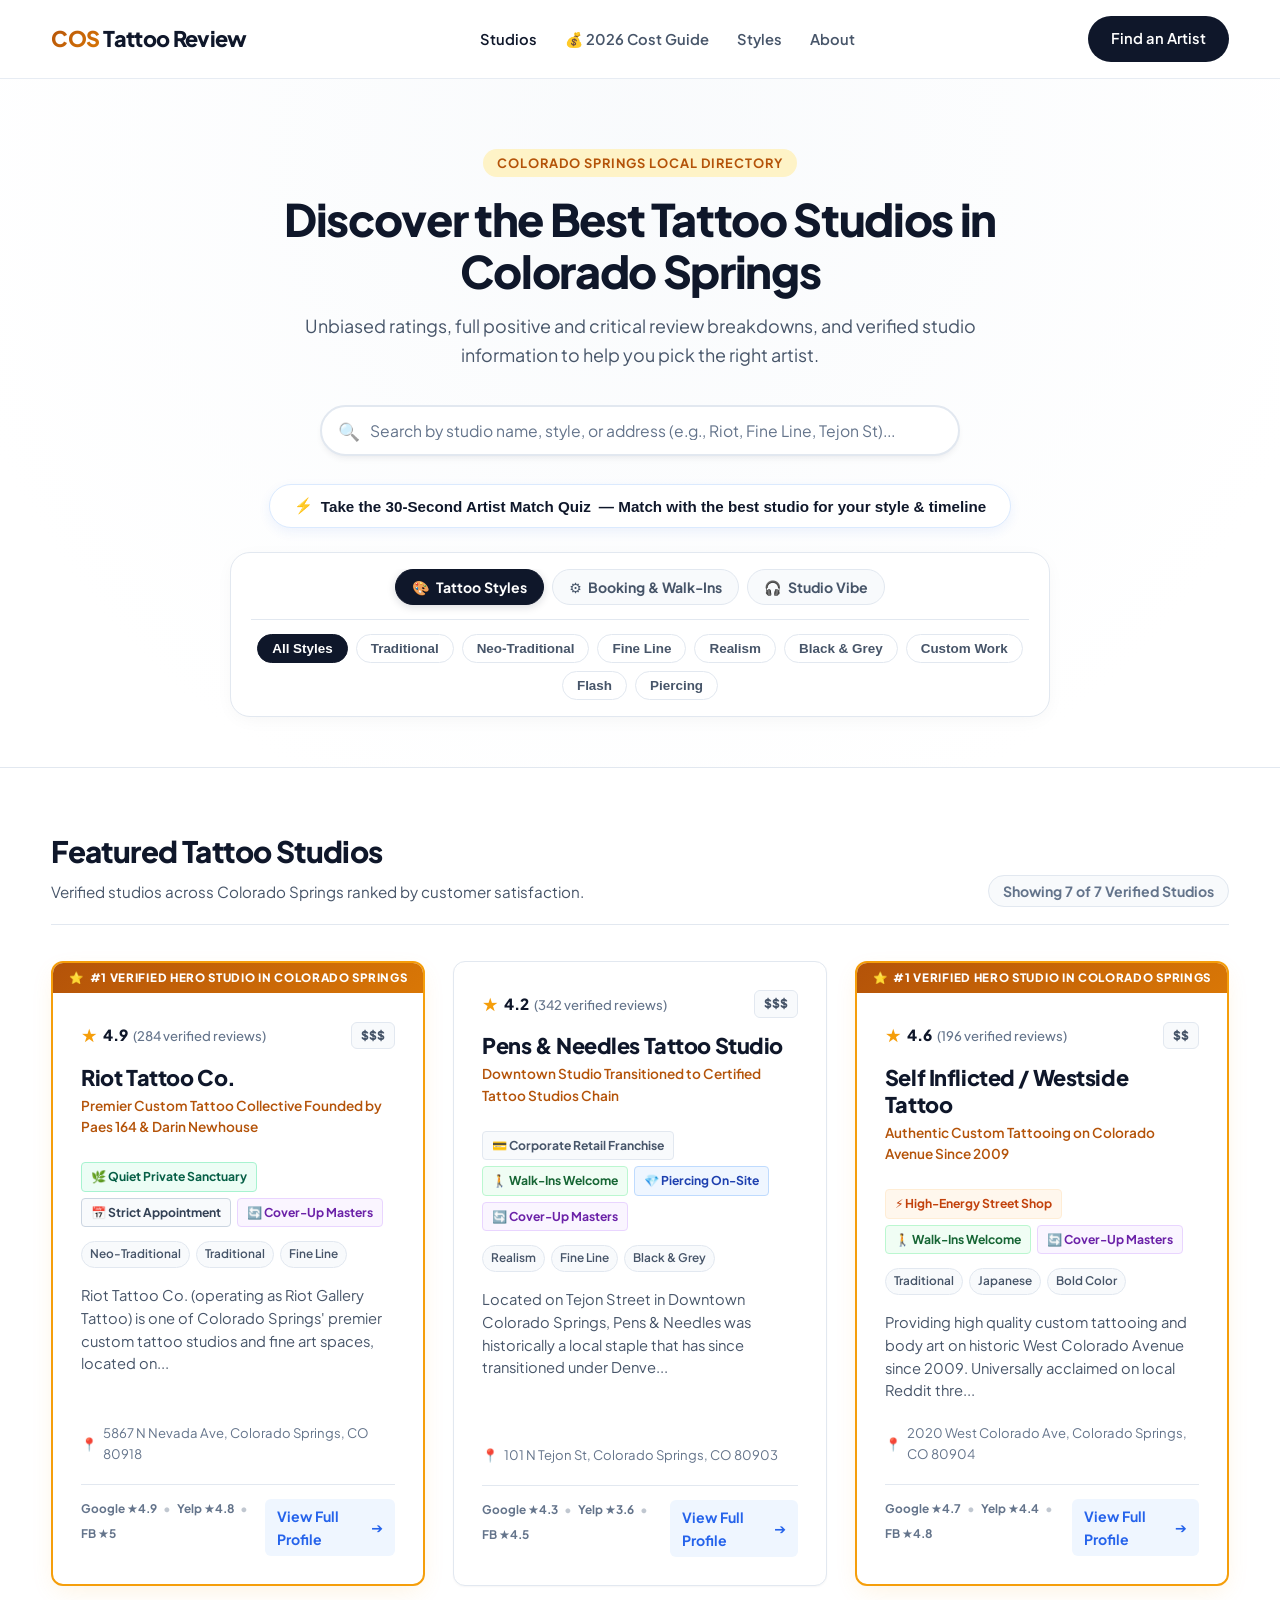
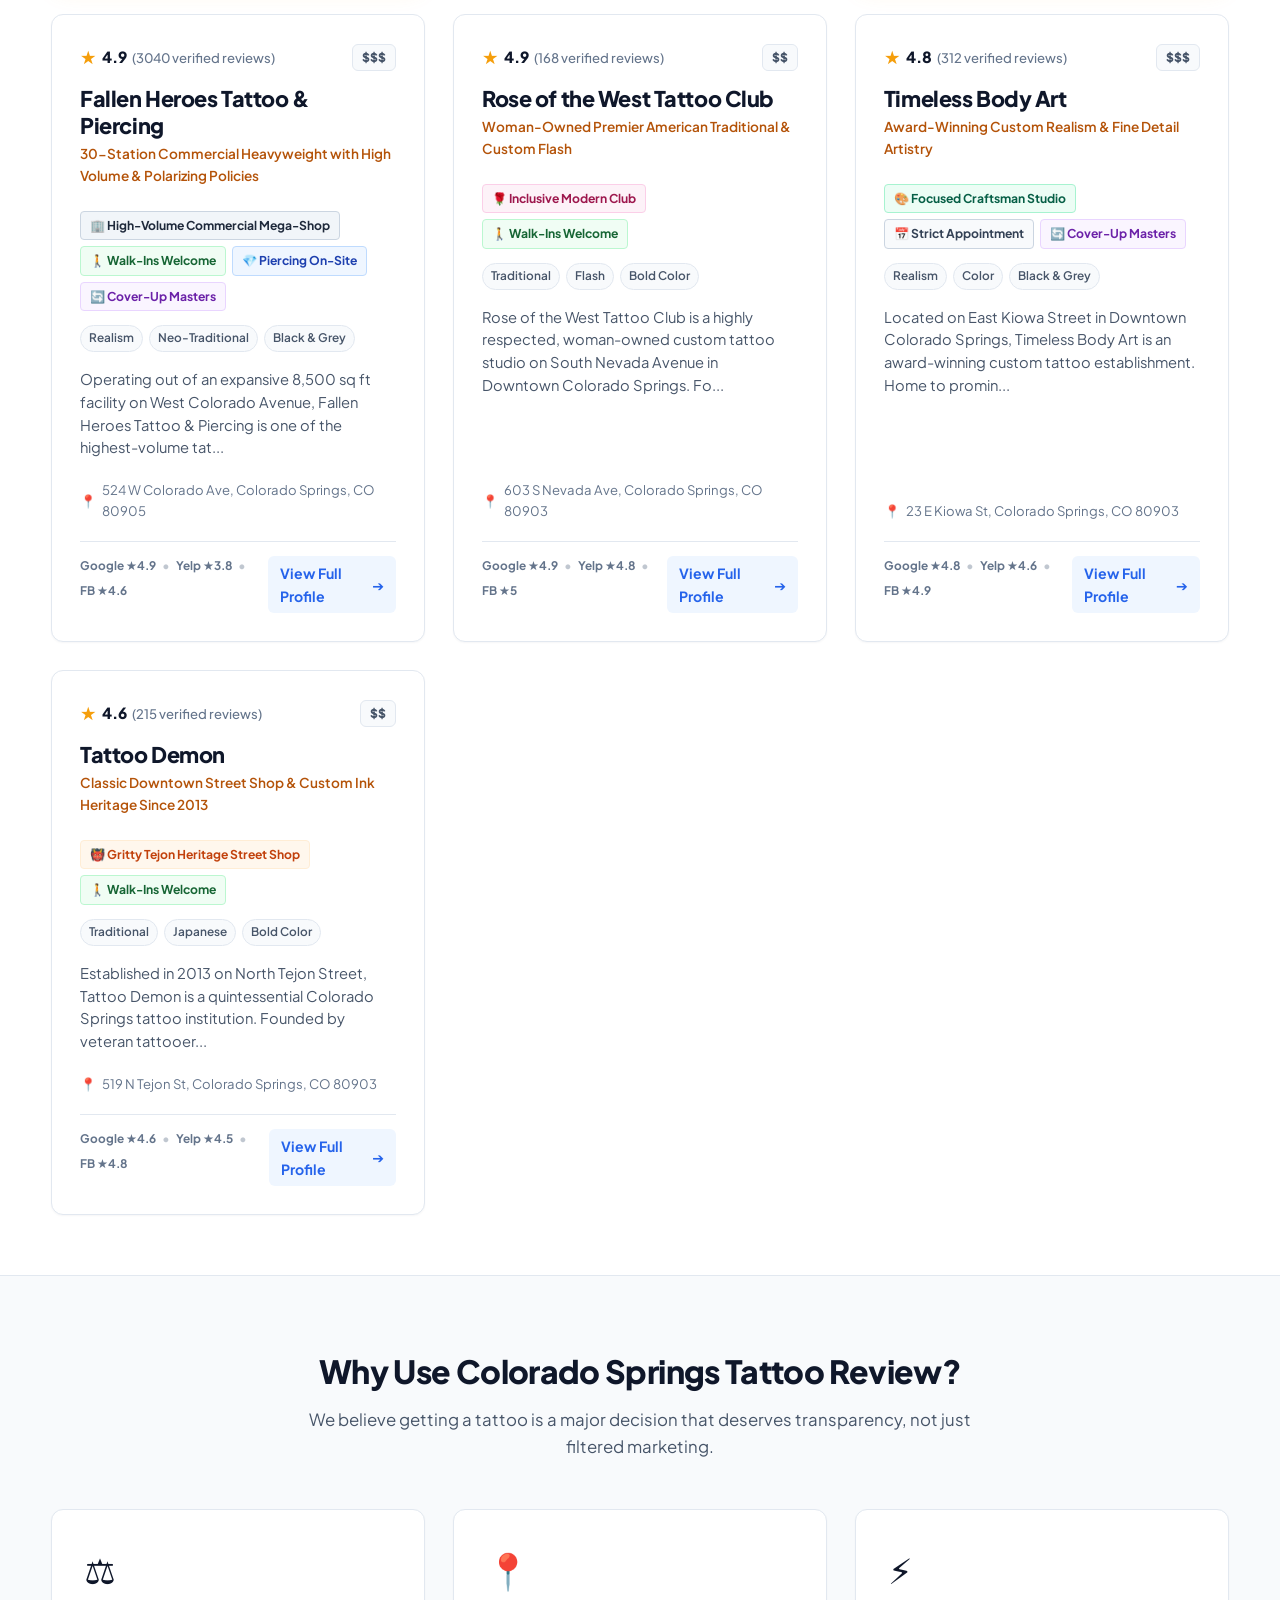
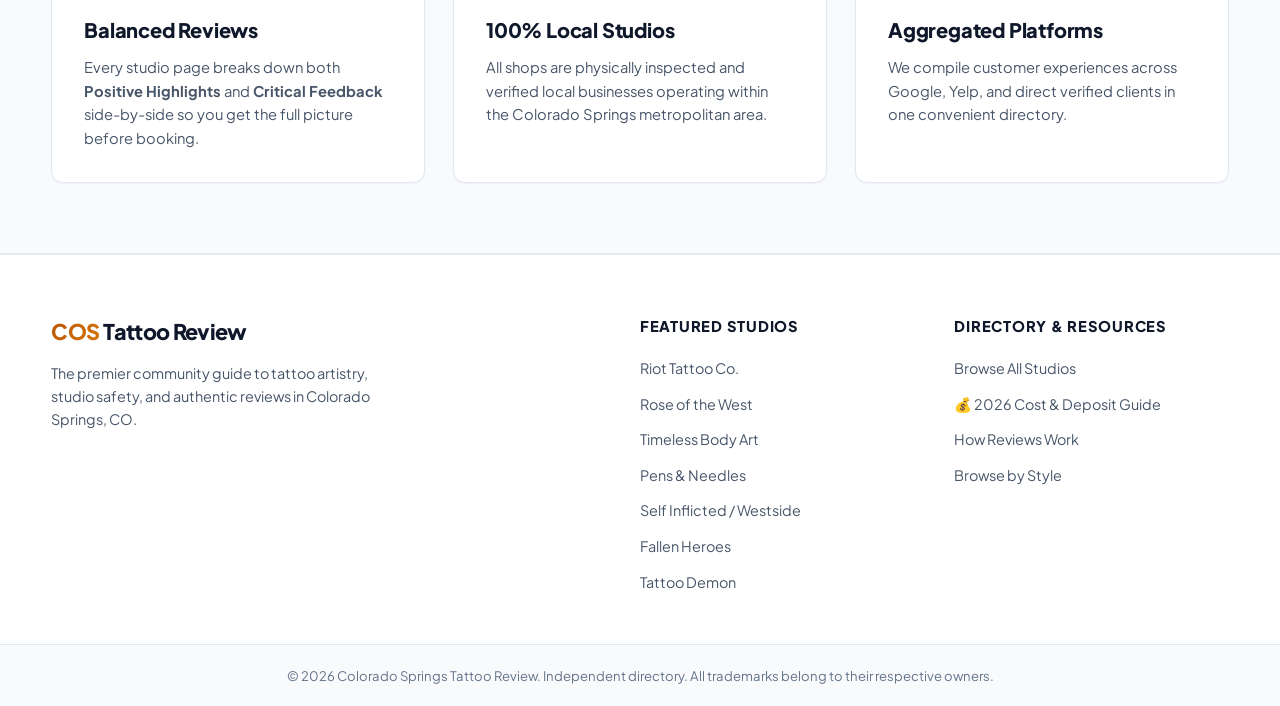
==== commit adeb15b3: "Elevate site to 10/10: Streamline hero with tabbed Discovery Hub, active filter chips, glassmorphic " ====
--- a/index.html
+++ b/index.html
@@ -67,43 +67,72 @@
           </button>
         </div>
 
-        <!-- Quick Style Filter Pills -->
-        <div class="quick-filters" id="popular-styles">
-          <span class="filter-label">Popular Styles:</span>
-          <div class="filters-pills" id="filters-container">
-            <button class="style-badge active" data-style="all">All Styles</button>
-            <button class="style-badge" data-style="Traditional">Traditional</button>
-            <button class="style-badge" data-style="Neo-Traditional">Neo-Traditional</button>
-            <button class="style-badge" data-style="Fine Line">Fine Line</button>
-            <button class="style-badge" data-style="Realism">Realism</button>
-            <button class="style-badge" data-style="Black & Grey">Black & Grey</button>
-            <button class="style-badge" data-style="Custom Work">Custom Work</button>
-            <button class="style-badge" data-style="Flash">Flash</button>
-            <button class="style-badge" data-style="Piercing">Piercing</button>
-          </div>
-        </div>
-
-        <!-- Quick Operational Filter Pills -->
-        <div class="operational-filters" id="operational-filters">
-          <span class="filter-label">Operational Mode:</span>
-          <div class="filters-pills" id="op-filters-container">
-            <button class="op-badge active" data-op="all">All Operations</button>
-            <button class="op-badge" data-op="walkIns">🚶 Walk-Ins Welcome</button>
-            <button class="op-badge" data-op="appointmentOnly">📅 Appointment Only</button>
-            <button class="op-badge" data-op="piercing">💎 Piercing Available</button>
-            <button class="op-badge" data-op="coverUps">🔄 Cover-Up Specialists</button>
-          </div>
-        </div>
-
-        <!-- Quick Studio Vibe Filter Pills -->
-        <div class="vibe-filters" id="vibe-filters">
-          <span class="filter-label">Studio Vibe:</span>
-          <div class="filters-pills" id="vibe-filters-container">
-            <button class="vibe-badge active" data-vibe="all">All Vibes</button>
-            <button class="vibe-badge" data-vibe="sanctuary">🌿 Quiet Sanctuary</button>
-            <button class="vibe-badge" data-vibe="inclusive-heritage">🌹 Inclusive &amp; Modern</button>
-            <button class="vibe-badge" data-vibe="street-shop">⚡ High-Energy Street Shop</button>
-            <button class="vibe-badge" data-vibe="mega-shop">🏢 High-Volume Mega-Shop</button>
+        <!-- Directory Discovery Hub (Tabbed & Streamlined) -->
+        <div class="discovery-hub" id="discovery-hub">
+          <!-- Segmented Navigation Tabs -->
+          <div class="hub-tabs" role="tablist">
+            <button class="hub-tab active" data-tab="styles" id="tab-btn-styles" type="button">
+              <span class="tab-icon">🎨</span>
+              <span class="tab-text">Tattoo Styles</span>
+              <span class="tab-dot" id="dot-styles" style="display: none;"></span>
+            </button>
+            <button class="hub-tab" data-tab="operations" id="tab-btn-operations" type="button">
+              <span class="tab-icon">⚙️</span>
+              <span class="tab-text">Booking &amp; Walk-Ins</span>
+              <span class="tab-dot" id="dot-operations" style="display: none;"></span>
+            </button>
+            <button class="hub-tab" data-tab="vibes" id="tab-btn-vibes" type="button">
+              <span class="tab-icon">🎧</span>
+              <span class="tab-text">Studio Vibe</span>
+              <span class="tab-dot" id="dot-vibes" style="display: none;"></span>
+            </button>
+          </div>
+
+          <!-- Hub Filter Panels -->
+          <div class="hub-panels">
+            <!-- Styles Panel -->
+            <div class="hub-panel active" id="panel-styles">
+              <div class="filters-pills" id="filters-container">
+                <button class="style-badge active" data-style="all">All Styles</button>
+                <button class="style-badge" data-style="Traditional">Traditional</button>
+                <button class="style-badge" data-style="Neo-Traditional">Neo-Traditional</button>
+                <button class="style-badge" data-style="Fine Line">Fine Line</button>
+                <button class="style-badge" data-style="Realism">Realism</button>
+                <button class="style-badge" data-style="Black &amp; Grey">Black &amp; Grey</button>
+                <button class="style-badge" data-style="Custom Work">Custom Work</button>
+                <button class="style-badge" data-style="Flash">Flash</button>
+                <button class="style-badge" data-style="Piercing">Piercing</button>
+              </div>
+            </div>
+
+            <!-- Operations Panel -->
+            <div class="hub-panel" id="panel-operations" style="display: none;">
+              <div class="filters-pills" id="op-filters-container">
+                <button class="op-badge active" data-op="all">All Operations</button>
+                <button class="op-badge" data-op="walkIns">🚶 Walk-Ins Welcome</button>
+                <button class="op-badge" data-op="appointmentOnly">📅 Strict Appointment Only</button>
+                <button class="op-badge" data-op="piercing">💎 Professional Piercing On-Site</button>
+                <button class="op-badge" data-op="coverUps">🔄 Cover-Up &amp; Rework Masters</button>
+              </div>
+            </div>
+
+            <!-- Vibes Panel -->
+            <div class="hub-panel" id="panel-vibes" style="display: none;">
+              <div class="filters-pills" id="vibe-filters-container">
+                <button class="vibe-badge active" data-vibe="all">All Atmospheres</button>
+                <button class="vibe-badge" data-vibe="sanctuary">🌿 Quiet Sanctuary (Zero Ego)</button>
+                <button class="vibe-badge" data-vibe="inclusive-heritage">🌹 Inclusive Modern Club</button>
+                <button class="vibe-badge" data-vibe="street-shop">⚡ High-Energy Street Shop</button>
+                <button class="vibe-badge" data-vibe="mega-shop">🏢 High-Volume Mega-Shop</button>
+              </div>
+            </div>
+          </div>
+
+          <!-- Active Filter Pill Bar -->
+          <div class="active-filter-bar" id="active-filter-bar" style="display: none;">
+            <span class="active-filter-label">Applied Filters:</span>
+            <div class="active-filter-chips" id="active-filter-chips"></div>
+            <button type="button" class="btn-clear-all" id="clear-all-filters-btn">Clear All ✕</button>
           </div>
         </div>
       </div>
--- a/style.css
+++ b/style.css
@@ -2909,78 +2909,299 @@
   }
 }
 
-/* --- Studio Vibe Filters & Badges --- */
-.vibe-filters {
-  margin-top: 10px;
-  display: flex;
-  align-items: center;
-  justify-content: center;
-  flex-wrap: wrap;
-  gap: 10px;
-}
-
-.vibe-badge {
+/* --- Discovery Hub (Segmented Tabs & Streamlined Pill Panels) --- */
+.discovery-hub {
+  margin-top: 24px;
   background: #ffffff;
   border: 1px solid var(--border-color);
-  color: var(--text-secondary);
+  border-radius: var(--border-radius-lg);
+  padding: 16px 20px;
+  box-shadow: 0 4px 20px -4px rgba(15, 23, 42, 0.05);
+}
+
+.hub-tabs {
+  display: flex;
+  align-items: center;
+  justify-content: center;
+  gap: 8px;
+  padding-bottom: 14px;
+  border-bottom: 1px solid var(--border-color);
+  margin-bottom: 14px;
+  overflow-x: auto;
+  -webkit-overflow-scrolling: touch;
+}
+
+.hub-tab {
+  background: #f8fafc;
+  border: 1px solid var(--border-color);
+  color: var(--text-secondary);
+  font-family: inherit;
+  font-size: 0.88rem;
+  font-weight: 700;
+  padding: 8px 16px;
+  border-radius: var(--border-radius-pill);
+  cursor: pointer;
+  display: inline-flex;
+  align-items: center;
+  gap: 6px;
+  transition: all var(--transition-fast);
+  white-space: nowrap;
+  position: relative;
+}
+
+.hub-tab:hover {
+  background: #f1f5f9;
+  color: var(--color-primary);
+  border-color: #cbd5e1;
+}
+
+.hub-tab.active {
+  background: var(--color-primary);
+  color: #ffffff;
+  border-color: var(--color-primary);
+  box-shadow: 0 2px 8px rgba(15, 23, 42, 0.15);
+}
+
+.tab-dot {
+  width: 7px;
+  height: 7px;
+  border-radius: 50%;
+  background-color: var(--color-accent);
+  box-shadow: 0 0 0 2px rgba(255, 255, 255, 0.4);
+}
+
+.hub-panels {
+  width: 100%;
+}
+
+.hub-panel {
+  display: flex;
+  justify-content: center;
+}
+
+.hub-panel .filters-pills {
+  display: flex;
+  flex-wrap: wrap;
+  align-items: center;
+  justify-content: center;
+  gap: 8px;
+}
+
+/* Active Filters Bar */
+.active-filter-bar {
+  margin-top: 14px;
+  padding-top: 12px;
+  border-top: 1px dashed var(--border-color);
+  display: flex;
+  align-items: center;
+  justify-content: space-between;
+  flex-wrap: wrap;
+  gap: 8px;
+}
+
+.active-filter-label {
+  font-size: 0.78rem;
+  font-weight: 700;
+  text-transform: uppercase;
+  letter-spacing: 0.04em;
+  color: var(--text-muted);
+}
+
+.active-filter-chips {
+  display: flex;
+  flex-wrap: wrap;
+  gap: 6px;
+}
+
+.active-chip {
+  background: #eff6ff;
+  border: 1px solid #bfdbfe;
+  color: #1e40af;
+  font-family: inherit;
+  font-size: 0.78rem;
+  font-weight: 700;
+  padding: 4px 10px;
+  border-radius: var(--border-radius-pill);
+  cursor: pointer;
+  display: inline-flex;
+  align-items: center;
+  gap: 6px;
+  transition: all var(--transition-fast);
+}
+
+.active-chip:hover {
+  background: #dbeafe;
+  border-color: #93c5fd;
+  color: #1d4ed8;
+}
+
+.chip-remove {
+  font-size: 0.75rem;
+  opacity: 0.7;
+}
+
+.btn-clear-all {
+  background: none;
+  border: none;
+  color: #ef4444;
+  font-family: inherit;
+  font-size: 0.8rem;
+  font-weight: 700;
+  cursor: pointer;
+  padding: 4px 8px;
+  border-radius: var(--border-radius-sm);
+  transition: all var(--transition-fast);
+}
+
+.btn-clear-all:hover {
+  background: #fef2f2;
+  color: #b91c1c;
+}
+
+/* --- Elevated Shop Card Styles --- */
+.shop-card {
+  position: relative;
+  background: #ffffff;
+  border: 1px solid var(--border-color);
+  border-radius: var(--border-radius-md);
+  transition: transform var(--transition-normal), box-shadow var(--transition-normal), border-color var(--transition-normal);
+  display: flex;
+  flex-direction: column;
+  overflow: hidden;
+}
+
+.shop-card:hover {
+  transform: translateY(-4px);
+  box-shadow: 0 16px 32px -8px rgba(15, 23, 42, 0.08), 0 4px 12px -2px rgba(15, 23, 42, 0.04);
+  border-color: #cbd5e1;
+}
+
+.shop-card-featured {
+  border: 2px solid #f59e0b;
+  box-shadow: 0 8px 24px -4px rgba(245, 158, 11, 0.12);
+}
+
+.card-featured-ribbon {
+  background: linear-gradient(135deg, #b45309, #d97706);
+  color: #ffffff;
+  font-size: 0.72rem;
+  font-weight: 800;
+  letter-spacing: 0.06em;
   padding: 6px 14px;
-  border-radius: var(--border-radius-pill);
-  font-size: 0.85rem;
-  font-weight: 600;
-  cursor: pointer;
-  transition: all var(--transition-fast);
-}
-
-.vibe-badge:hover {
-  border-color: #6366f1;
-  color: #4338ca;
-}
-
-.vibe-badge.active {
-  background: #4f46e5;
-  color: #ffffff;
-  border-color: #4f46e5;
-}
-
-/* Vibe Card Pills on Homepage */
-.vibe-card-pill {
-  font-size: 0.75rem;
-  font-weight: 700;
-  padding: 3px 8px;
+  display: flex;
+  align-items: center;
+  justify-content: center;
+  gap: 6px;
+  text-transform: uppercase;
+}
+
+.card-specs-strip {
+  display: flex;
+  flex-wrap: wrap;
+  gap: 6px;
+  margin: 12px 0 14px;
+}
+
+.spec-badge {
+  font-size: 0.76rem;
+  font-weight: 700;
+  padding: 4px 9px;
   border-radius: 4px;
   display: inline-flex;
   align-items: center;
   gap: 4px;
 }
 
-.vibe-card-pill.vibe-sanctuary {
+.spec-vibe-sanctuary {
   background: #ecfdf5;
   color: #065f46;
   border: 1px solid #a7f3d0;
 }
 
-.vibe-card-pill.vibe-inclusive-heritage {
+.spec-vibe-inclusive-heritage {
   background: #fdf2f8;
   color: #9d174d;
   border: 1px solid #fbcfe8;
 }
 
-.vibe-card-pill.vibe-street-shop {
+.spec-vibe-street-shop {
   background: #fff7ed;
   color: #c2410c;
   border: 1px solid #ffedd5;
 }
 
-.vibe-card-pill.vibe-mega-shop {
+.spec-vibe-mega-shop {
   background: #f1f5f9;
   color: #1e293b;
   border: 1px solid #cbd5e1;
 }
 
-.vibe-card-pill.vibe-corporate-chain {
+.spec-vibe-corporate-chain {
   background: #f8fafc;
   color: #475569;
   border: 1px solid #e2e8f0;
+}
+
+.spec-walkin {
+  background: #f0fdf4;
+  color: #166534;
+  border: 1px solid #bbf7d0;
+}
+
+.spec-appt {
+  background: #f8fafc;
+  color: #334155;
+  border: 1px solid #cbd5e1;
+}
+
+.spec-pierce {
+  background: #eff6ff;
+  color: #1e40af;
+  border: 1px solid #bfdbfe;
+}
+
+.spec-cover {
+  background: #faf5ff;
+  color: #6b21a8;
+  border: 1px solid #e9d5ff;
+}
+
+.card-footer-action {
+  margin-top: auto;
+  padding-top: 14px;
+  border-top: 1px solid var(--border-color);
+  display: flex;
+  align-items: center;
+  justify-content: space-between;
+  gap: 10px;
+}
+
+.card-footer-action .action-btn {
+  font-size: 0.88rem;
+  font-weight: 700;
+  color: #2563eb;
+  text-decoration: none;
+  display: inline-flex;
+  align-items: center;
+  gap: 6px;
+  padding: 6px 12px;
+  border-radius: var(--border-radius-sm);
+  background: #eff6ff;
+  transition: all var(--transition-fast);
+}
+
+.card-footer-action .action-btn:hover {
+  background: #2563eb;
+  color: #ffffff;
+  transform: translateX(2px);
+}
+
+.card-footer-action .action-btn .btn-arrow {
+  transition: transform var(--transition-fast);
+}
+
+.card-footer-action .action-btn:hover .btn-arrow {
+  transform: translateX(3px);
 }
 
 /* --- Studio Profile Vibe Check Module --- */
@@ -3061,7 +3282,7 @@
   line-height: 1.6;
   color: var(--text-primary);
   background: #f8fafc;
-  border-left: 4px solid #4f46e5;
+  border-left: 4px solid var(--color-accent);
   padding: 14px 18px;
   border-radius: 0 var(--border-radius-md) var(--border-radius-md) 0;
   margin: 0;
@@ -3141,10 +3362,42 @@
   margin: 0;
 }
 
+/* Header Glassmorphism */
+.site-header {
+  position: sticky;
+  top: 0;
+  z-index: 100;
+  background: rgba(255, 255, 255, 0.94);
+  backdrop-filter: blur(12px);
+  -webkit-backdrop-filter: blur(12px);
+  border-bottom: 1px solid rgba(226, 232, 240, 0.8);
+}
+
 @media (max-width: 768px) {
   .vibe-matrix-grid {
     grid-template-columns: 1fr;
   }
-}
-
-
+  
+  .hub-panel .filters-pills {
+    justify-content: flex-start;
+    overflow-x: auto;
+    flex-wrap: nowrap;
+    padding-bottom: 8px;
+    -webkit-overflow-scrolling: touch;
+    scrollbar-width: none;
+  }
+  .hub-panel .filters-pills::-webkit-scrollbar {
+    display: none;
+  }
+  
+  .card-footer-action {
+    flex-direction: column;
+    align-items: flex-start;
+  }
+  .card-footer-action .action-btn {
+    width: 100%;
+    justify-content: center;
+  }
+}
+
+
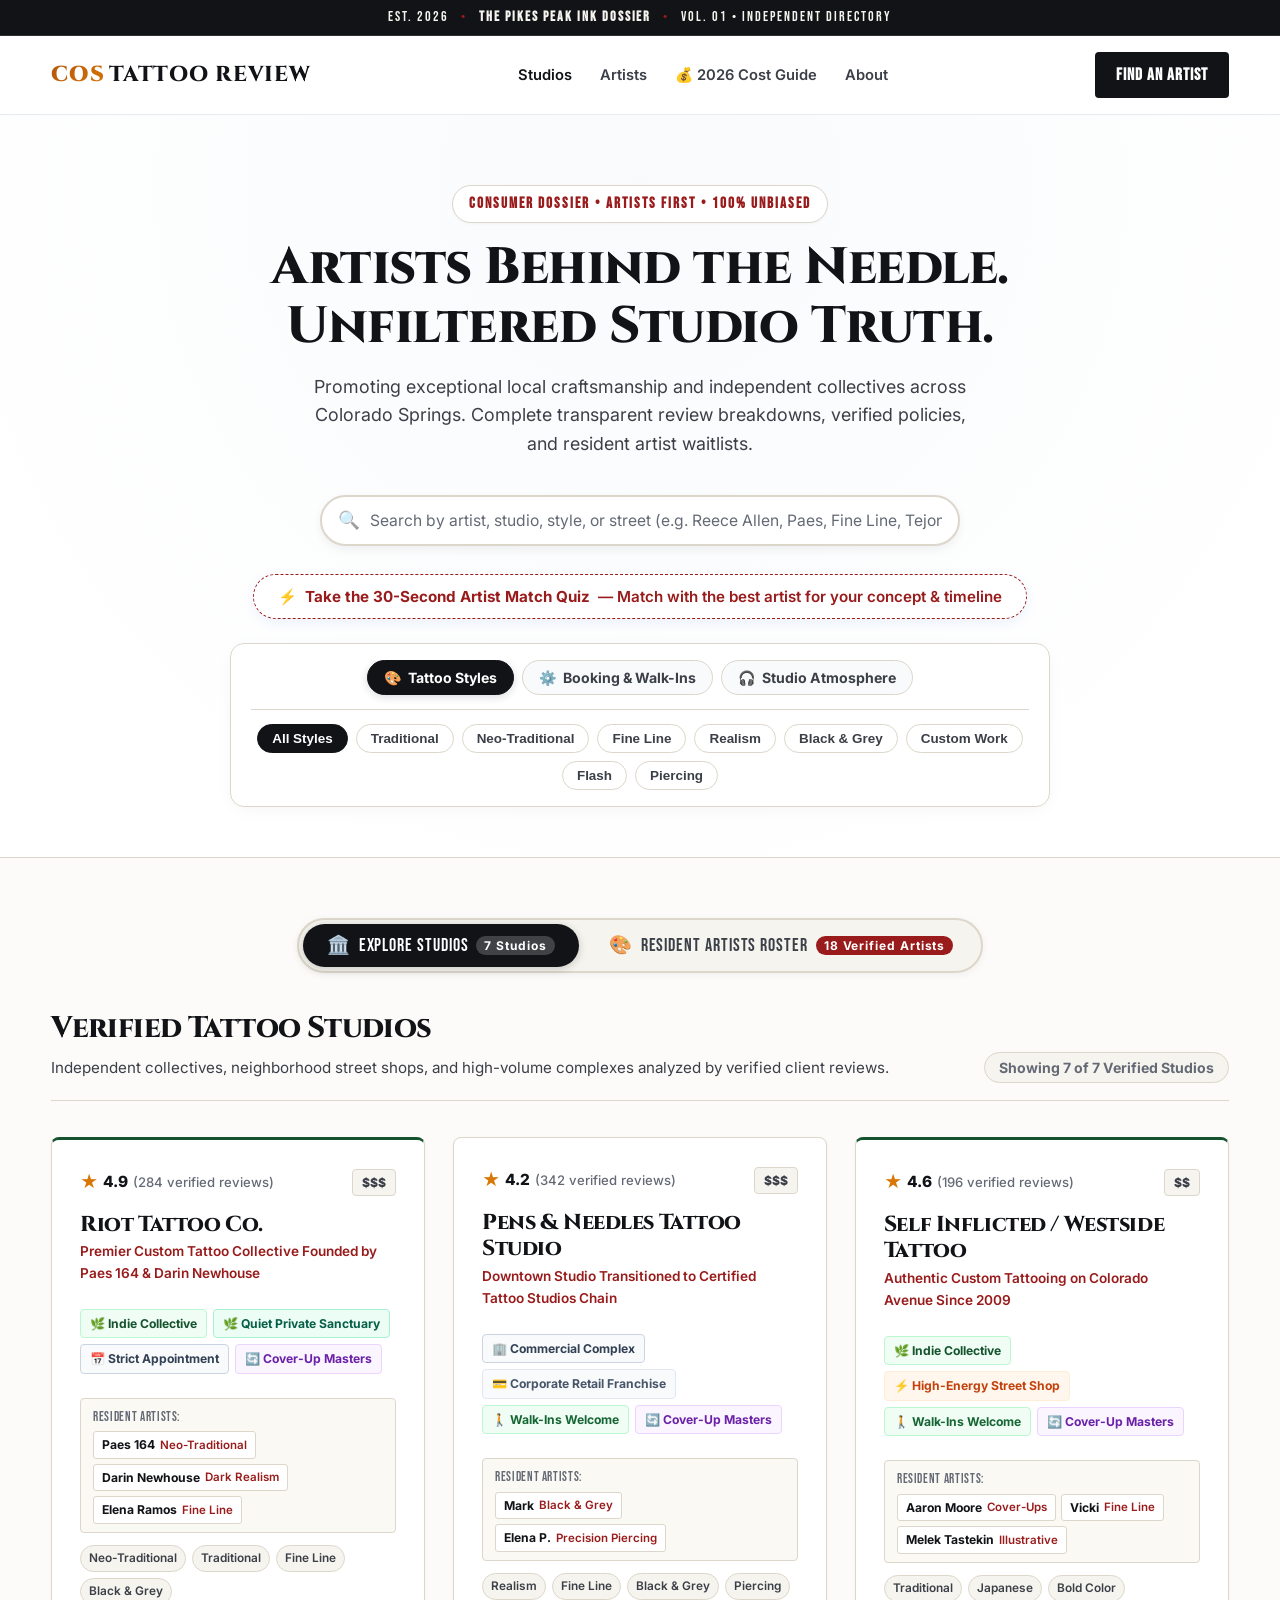
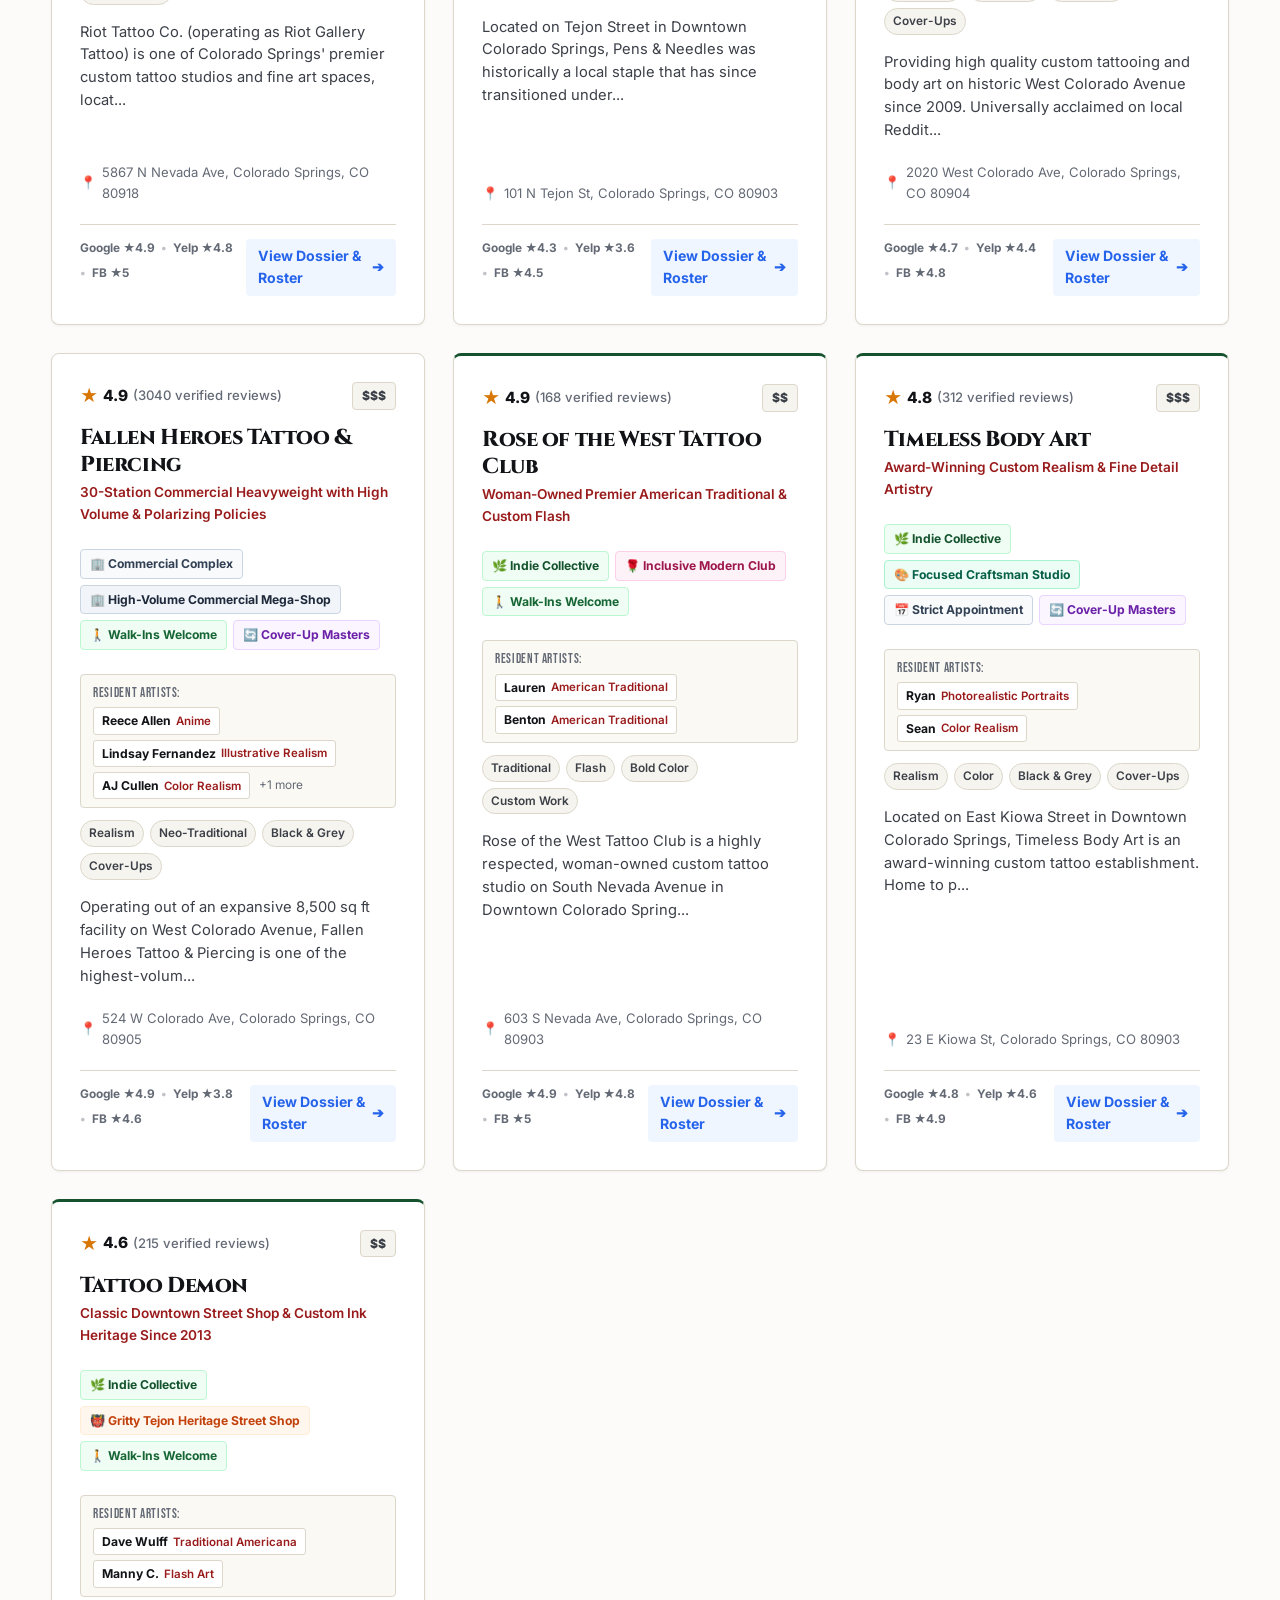
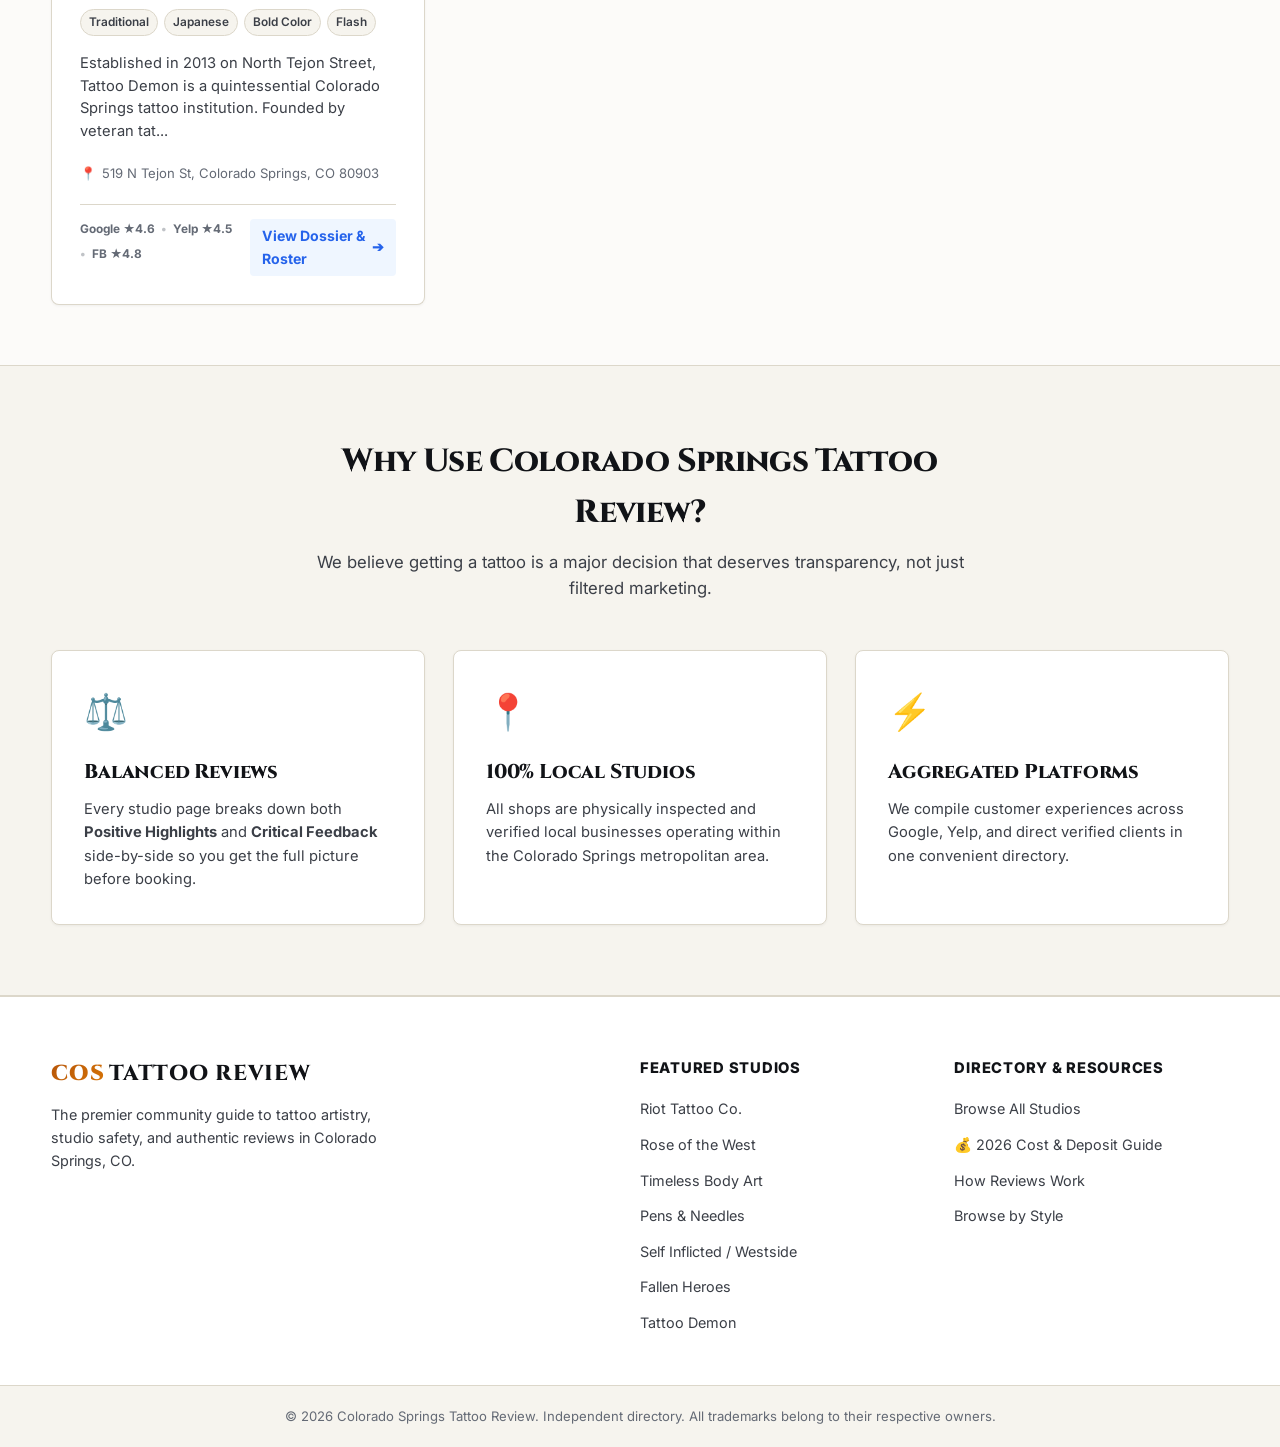
==== commit fc372f62: "Transform into Modern Ink Gazette: pull in 18+ resident artist profiles, preserve proportional negat" ====
--- a/index.html
+++ b/index.html
@@ -9,12 +9,23 @@
   <!-- Fonts -->
   <link rel="preconnect" href="https://fonts.googleapis.com">
   <link rel="preconnect" href="https://fonts.gstatic.com" crossorigin>
-  <link href="https://fonts.googleapis.com/css2?family=Plus+Jakarta+Sans:wght@400;500;600;700;800&display=swap" rel="stylesheet">
+  <link href="https://fonts.googleapis.com/css2?family=Bebas+Neue&family=Cinzel:wght@600;700;800;900&family=Inter:wght@300;400;500;600;700;800&family=Plus+Jakarta+Sans:wght@400;500;600;700;800&display=swap" rel="stylesheet">
   
   <!-- Styles -->
   <link rel="stylesheet" href="style.css" />
 </head>
 <body>
+
+  <!-- Top Gazette Masthead Bar -->
+  <div class="masthead-issue-bar">
+    <div class="container masthead-inner">
+      <span>EST. 2026</span>
+      <span class="masthead-sep">•</span>
+      <span class="masthead-tagline">THE PIKES PEAK INK DOSSIER</span>
+      <span class="masthead-sep">•</span>
+      <span>VOL. 01 • INDEPENDENT DIRECTORY</span>
+    </div>
+  </div>
 
   <!-- Site Navigation Header -->
   <header class="site-header">
@@ -27,13 +38,13 @@
       <nav class="main-nav">
         <ul>
           <li><a href="/" class="active">Studios</a></li>
+          <li><a href="#directory-view-switcher" id="nav-artists-link">Artists</a></li>
           <li><a href="pricing-guide.html">💰 2026 Cost Guide</a></li>
-          <li><a href="#popular-styles">Styles</a></li>
           <li><a href="#how-it-works">About</a></li>
         </ul>
       </nav>
       <div class="header-action">
-        <a href="#shops-section" class="btn btn-primary">Find an Artist</a>
+        <a href="#directory-view-switcher" class="btn btn-primary">Find an Artist</a>
       </div>
     </div>
   </header>
@@ -42,9 +53,9 @@
     <!-- Homepage Hero Section -->
     <section class="home-hero">
       <div class="container hero-box">
-        <div class="hero-badge">Colorado Springs Local Directory</div>
-        <h1 class="hero-main-title">Discover the Best Tattoo Studios in Colorado Springs</h1>
-        <p class="hero-sub">Unbiased ratings, full positive and critical review breakdowns, and verified studio information to help you pick the right artist.</p>
+        <div class="hero-badge">CONSUMER DOSSIER • ARTISTS FIRST • 100% UNBIASED</div>
+        <h1 class="hero-main-title">Artists Behind the Needle. Unfiltered Studio Truth.</h1>
+        <p class="hero-sub">Promoting exceptional local craftsmanship and independent collectives across Colorado Springs. Complete transparent review breakdowns, verified policies, and resident artist waitlists.</p>
         
         <!-- Interactive Search Bar -->
         <div class="search-bar-container">
@@ -53,7 +64,7 @@
             <input 
               type="text" 
               id="search-input" 
-              placeholder="Search by studio name, style, or address (e.g., Riot, Fine Line, Tejon St)..." 
+              placeholder="Search by artist, studio, style, or street (e.g. Reece Allen, Paes, Fine Line, Tejon)..." 
               autocomplete="off"
             />
             <button type="button" id="clear-search-btn" class="clear-btn" style="display: none;">✕</button>
@@ -63,7 +74,7 @@
         <!-- 30-Second Match Quiz CTA -->
         <div class="hero-quiz-cta">
           <button type="button" class="btn btn-secondary btn-quiz-launch" id="open-quiz-btn">
-            ⚡ <strong>Take the 30-Second Artist Match Quiz</strong> — Match with the best studio for your style &amp; timeline
+            ⚡ <strong>Take the 30-Second Artist Match Quiz</strong> — Match with the best artist for your concept &amp; timeline
           </button>
         </div>
 
@@ -83,7 +94,7 @@
             </button>
             <button class="hub-tab" data-tab="vibes" id="tab-btn-vibes" type="button">
               <span class="tab-icon">🎧</span>
-              <span class="tab-text">Studio Vibe</span>
+              <span class="tab-text">Studio Atmosphere</span>
               <span class="tab-dot" id="dot-vibes" style="display: none;"></span>
             </button>
           </div>
@@ -120,10 +131,10 @@
             <div class="hub-panel" id="panel-vibes" style="display: none;">
               <div class="filters-pills" id="vibe-filters-container">
                 <button class="vibe-badge active" data-vibe="all">All Atmospheres</button>
-                <button class="vibe-badge" data-vibe="sanctuary">🌿 Quiet Sanctuary (Zero Ego)</button>
-                <button class="vibe-badge" data-vibe="inclusive-heritage">🌹 Inclusive Modern Club</button>
-                <button class="vibe-badge" data-vibe="street-shop">⚡ High-Energy Street Shop</button>
-                <button class="vibe-badge" data-vibe="mega-shop">🏢 High-Volume Mega-Shop</button>
+                <button class="vibe-badge" data-vibe="sanctuary">🌿 Indie Sanctuaries (Quiet &amp; Focused)</button>
+                <button class="vibe-badge" data-vibe="inclusive-heritage">🌹 Modern Inclusive Collectives</button>
+                <button class="vibe-badge" data-vibe="street-shop">⚡ High-Energy Street Shops</button>
+                <button class="vibe-badge" data-vibe="mega-shop">🏢 High-Volume Commercial Complexes</button>
               </div>
             </div>
           </div>
@@ -138,33 +149,112 @@
       </div>
     </section>
 
-    <!-- Studios Directory Grid Section -->
+    <!-- Studios vs. Resident Artists Directory Section -->
     <section class="directory-section" id="shops-section">
       <div class="container">
-        <header class="section-header">
-          <div class="section-header-left">
-            <h2>Featured Tattoo Studios</h2>
-            <p class="section-subtext">Verified studios across Colorado Springs ranked by customer satisfaction.</p>
-          </div>
-          <div class="section-header-right">
-            <span class="results-count" id="results-count">Loading studios...</span>
-          </div>
-        </header>
-
-        <!-- Dynamic Grid Container populated by app.js -->
-        <div class="shops-listings-grid" id="shops-grid">
-          <div class="loading-state">
-            <div class="spinner"></div>
-            <p>Loading tattoo studios...</p>
-          </div>
-        </div>
-
-        <!-- No Results Fallback Message -->
-        <div class="no-results" id="no-results-msg" style="display: none;">
-          <h3>No studios found matching your search.</h3>
-          <p>Try clearing your search term or selecting "All Styles" above.</p>
-          <button type="button" class="btn btn-secondary" id="reset-filters-btn">Reset All Filters</button>
-        </div>
+        
+        <!-- View Mode Switcher -->
+        <div class="directory-view-switcher" id="directory-view-switcher">
+          <div class="view-switch-tabs" role="tablist">
+            <button class="view-switch-btn active" id="view-studios-tab" data-view="studios" type="button">
+              <span class="tab-icon">🏛️</span>
+              <span class="tab-text">Explore Studios</span>
+              <span class="tab-badge" id="studios-badge-count">7 Studios</span>
+            </button>
+            <button class="view-switch-btn" id="view-artists-tab" data-view="artists" type="button">
+              <span class="tab-icon">🎨</span>
+              <span class="tab-text">Resident Artists Roster</span>
+              <span class="tab-badge badge-highlight" id="artists-badge-count">18 Artists</span>
+            </button>
+          </div>
+        </div>
+
+        <!-- 1. Studios View Container -->
+        <div id="studios-view-container">
+          <header class="section-header">
+            <div class="section-header-left">
+              <h2>Verified Tattoo Studios</h2>
+              <p class="section-subtext">Independent collectives, neighborhood street shops, and high-volume complexes analyzed by verified client reviews.</p>
+            </div>
+            <div class="section-header-right">
+              <span class="results-count" id="results-count">Loading studios...</span>
+            </div>
+          </header>
+
+          <!-- Dynamic Grid Container populated by app.js -->
+          <div class="shops-listings-grid" id="shops-grid">
+            <div class="loading-state">
+              <div class="spinner"></div>
+              <p>Loading tattoo studios...</p>
+            </div>
+          </div>
+
+          <!-- No Results Fallback Message -->
+          <div class="no-results" id="no-results-msg" style="display: none;">
+            <h3>No studios found matching your search.</h3>
+            <p>Try clearing your search term or selecting "All Styles" above.</p>
+            <button type="button" class="btn btn-secondary" id="reset-filters-btn">Reset All Filters</button>
+          </div>
+        </div>
+
+        <!-- 2. Resident Artists View Container (Toggled) -->
+        <div id="artists-view-container" style="display: none;">
+          <header class="section-header">
+            <div class="section-header-left">
+              <h2>Resident Artists Roster</h2>
+              <p class="section-subtext">Promoting the craftspeople holding the machine. Explore verified specialties, waitlists, and direct portfolios across Colorado Springs.</p>
+            </div>
+            <div class="section-header-right">
+              <span class="results-count" id="artists-results-count">Loading artists...</span>
+            </div>
+          </header>
+
+          <!-- Artist Filter Toolbar -->
+          <div class="artist-filters-toolbar">
+            <div class="artist-filters-group">
+              <span class="artist-filter-label">Specialty:</span>
+              <div class="artist-filter-chips" id="artist-specialty-chips">
+                <button type="button" class="artist-chip active" data-specialty="all">All Specialties</button>
+                <button type="button" class="artist-chip" data-specialty="Anime">Anime &amp; Gaming</button>
+                <button type="button" class="artist-chip" data-specialty="Cover-Ups">Cover-Up Wizards</button>
+                <button type="button" class="artist-chip" data-specialty="American Traditional">Traditional Americana</button>
+                <button type="button" class="artist-chip" data-specialty="Dark Realism">Dark Realism &amp; Portraits</button>
+                <button type="button" class="artist-chip" data-specialty="Fine Line">Fine Line &amp; Botanicals</button>
+                <button type="button" class="artist-chip" data-specialty="Illustrative">Illustrative &amp; Blackwork</button>
+                <button type="button" class="artist-chip" data-specialty="Precision Piercing">Body Piercing</button>
+              </div>
+            </div>
+
+            <div class="artist-filters-group sub-group">
+              <span class="artist-filter-label">Availability:</span>
+              <div class="artist-filter-chips" id="artist-status-chips">
+                <button type="button" class="artist-chip active" data-status="all">All Books</button>
+                <button type="button" class="artist-chip" data-status="open">🟢 Books Open</button>
+                <button type="button" class="artist-chip" data-status="waitlist">🟡 Waitlist</button>
+              </div>
+              <label class="artist-indie-toggle">
+                <input type="checkbox" id="indie-only-checkbox" />
+                <span>🌿 Indie Collectives Only</span>
+              </label>
+            </div>
+          </div>
+
+          <!-- Dynamic Artists Grid Container populated by app.js -->
+          <div class="artists-listings-grid" id="artists-grid">
+            <div class="loading-state">
+              <div class="spinner"></div>
+              <p>Loading resident artists...</p>
+            </div>
+          </div>
+
+          <!-- No Artists Fallback Message -->
+          <div class="no-results" id="no-artists-msg" style="display: none;">
+            <h3>No artists found matching your criteria.</h3>
+            <p>Try resetting the specialty or availability filters.</p>
+            <button type="button" class="btn btn-secondary" id="reset-artist-filters-btn">Reset Artist Filters</button>
+          </div>
+        </div>
+
       </div>
     </section>
 
--- a/style.css
+++ b/style.css
@@ -5,40 +5,47 @@
 
 /* --- Design System & Custom Properties --- */
 :root {
-  --bg-primary: #ffffff;
-  --bg-secondary: #f8fafc;
+  --bg-primary: #fcfbf9;          /* Warm Newsprint Canvas */
+  --bg-secondary: #f6f4ee;        /* Soft Tactile Paper */
   --bg-card: #ffffff;
-  --bg-subtle: #f1f5f9;
+  --bg-subtle: #ede9de;
   
-  --color-primary: #0f172a;       /* Deep Slate */
-  --color-primary-hover: #1e293b;
-  --color-accent: #b45309;        /* Warm Antique Gold */
-  --color-accent-light: #fef3c7;
-  --color-star: #f59e0b;          /* Bright Amber Star */
+  --color-primary: #111317;       /* Carbon Black Ink */
+  --color-primary-hover: #22262e;
+  --color-accent: #991b1b;        /* Crimson Ink Red */
+  --color-accent-hover: #b91c1c;
+  --color-accent-light: #fef2f2;
+  --color-gold: #b45309;          /* Antique Ochre Gold */
+  --color-gold-light: #fef3c7;
+  --color-star: #d97706;          /* Bright Amber Star */
   
-  --color-positive: #059669;      /* Emerald Green */
-  --color-positive-bg: #ecfdf5;
-  --color-positive-border: #a7f3d0;
+  --color-positive: #14532d;      /* Forest Ink Green */
+  --color-positive-bg: #f0fdf4;
+  --color-positive-border: #bbf7d0;
   
-  --color-critical: #dc2626;      /* Ruby Red */
+  --color-critical: #991b1b;      /* Crimson Red */
   --color-critical-bg: #fef2f2;
   --color-critical-border: #fecaca;
   
-  --text-primary: #0f172a;
-  --text-secondary: #475569;
-  --text-muted: #64748b;
+  --text-primary: #111317;
+  --text-secondary: #3b3f47;
+  --text-muted: #646a75;
   
-  --border-color: #e2e8f0;
-  --border-hover: #cbd5e1;
-  --border-radius-sm: 6px;
-  --border-radius-md: 12px;
-  --border-radius-lg: 20px;
+  --border-color: #dcd7ca;        /* Hairline Paper Border */
+  --border-hover: #b5ada0;
+  --border-radius-sm: 4px;
+  --border-radius-md: 8px;
+  --border-radius-lg: 14px;
   --border-radius-pill: 9999px;
   
-  --shadow-sm: 0 1px 2px 0 rgba(15, 23, 42, 0.04);
-  --shadow-md: 0 4px 6px -1px rgba(15, 23, 42, 0.05), 0 2px 4px -2px rgba(15, 23, 42, 0.03);
-  --shadow-lg: 0 10px 15px -3px rgba(15, 23, 42, 0.06), 0 4px 6px -4px rgba(15, 23, 42, 0.04);
-  --shadow-xl: 0 20px 25px -5px rgba(15, 23, 42, 0.08), 0 8px 10px -6px rgba(15, 23, 42, 0.04);
+  --shadow-sm: 0 1px 3px rgba(17, 19, 23, 0.05);
+  --shadow-md: 0 4px 12px -2px rgba(17, 19, 23, 0.08);
+  --shadow-lg: 0 12px 24px -4px rgba(17, 19, 23, 0.1);
+  --shadow-xl: 0 20px 32px -6px rgba(17, 19, 23, 0.12);
+  
+  --font-display: 'Cinzel', Georgia, 'Times New Roman', serif;
+  --font-stamp: 'Bebas Neue', Impact, sans-serif;
+  --font-body: 'Inter', -apple-system, BlinkMacSystemFont, 'Segoe UI', Roboto, sans-serif;
   
   --transition-fast: 0.15s ease;
   --transition-normal: 0.25s ease;
@@ -56,7 +63,7 @@
 }
 
 body {
-  font-family: 'Plus Jakarta Sans', system-ui, -apple-system, sans-serif;
+  font-family: var(--font-body);
   background-color: var(--bg-primary);
   color: var(--text-primary);
   line-height: 1.6;
@@ -3401,3 +3408,671 @@
 }
 
 
+
+
+/* ==========================================================================
+   MODERN INK GAZETTE - EDITORIAL DESIGN SYSTEM EXTENSIONS
+   ========================================================================== */
+
+/* --- Top Gazette Masthead Bar --- */
+.masthead-issue-bar {
+  background: #111317;
+  color: #f6f4ee;
+  font-family: var(--font-stamp);
+  font-size: 0.88rem;
+  letter-spacing: 0.14em;
+  padding: 6px 0;
+  border-bottom: 1px solid rgba(255, 255, 255, 0.12);
+  text-transform: uppercase;
+}
+
+.masthead-inner {
+  display: flex;
+  align-items: center;
+  justify-content: center;
+  gap: 12px;
+}
+
+.masthead-sep {
+  color: var(--color-accent);
+}
+
+.masthead-tagline {
+  font-weight: 700;
+}
+
+/* --- Typography Overrides --- */
+h1, h2, h3, .site-logo, .hero-main-title {
+  font-family: var(--font-display);
+  letter-spacing: -0.01em;
+}
+
+.site-logo {
+  font-family: var(--font-display);
+  font-size: 1.35rem;
+  font-weight: 800;
+  letter-spacing: 0.04em;
+  color: var(--color-primary);
+  text-transform: uppercase;
+}
+
+.site-logo .logo-accent {
+  color: var(--color-accent);
+}
+
+.hero-main-title {
+  font-size: clamp(2.1rem, 4.2vw, 3.2rem);
+  font-weight: 800;
+  line-height: 1.15;
+  color: var(--color-primary);
+}
+
+.hero-badge {
+  font-family: var(--font-stamp);
+  font-size: 0.92rem;
+  letter-spacing: 0.14em;
+  background: #ffffff;
+  border: 1px solid var(--border-color);
+  color: var(--color-accent);
+  padding: 6px 16px;
+  border-radius: var(--border-radius-pill);
+  display: inline-block;
+  margin-bottom: 16px;
+  text-transform: uppercase;
+  box-shadow: 0 1px 3px rgba(0, 0, 0, 0.04);
+}
+
+/* --- Editorial Buttons --- */
+.btn {
+  font-family: var(--font-stamp);
+  font-size: 1.05rem;
+  letter-spacing: 0.06em;
+  text-transform: uppercase;
+  border-radius: var(--border-radius-sm);
+  padding: 9px 20px;
+}
+
+.btn-primary {
+  background-color: var(--color-primary);
+  color: #ffffff;
+}
+
+.btn-primary:hover {
+  background-color: var(--color-accent);
+  transform: translateY(-2px);
+  box-shadow: 0 4px 12px rgba(153, 27, 27, 0.25);
+}
+
+.btn-quiz-launch {
+  font-family: var(--font-body);
+  font-size: 0.95rem;
+  letter-spacing: normal;
+  text-transform: none;
+  background: #ffffff;
+  border: 1.5px dashed var(--color-accent);
+  color: var(--color-accent);
+  padding: 12px 24px;
+  border-radius: var(--border-radius-pill);
+  transition: all var(--transition-fast);
+}
+
+.btn-quiz-launch:hover {
+  background: var(--color-accent);
+  color: #ffffff;
+  border-style: solid;
+  transform: translateY(-1px);
+}
+
+/* --- Directory View Switcher --- */
+.directory-view-switcher {
+  margin: 0 0 32px;
+  display: flex;
+  justify-content: center;
+}
+
+.view-switch-tabs {
+  display: inline-flex;
+  background: #f6f4ee;
+  border: 2px solid var(--border-color);
+  border-radius: var(--border-radius-pill);
+  padding: 4px;
+  gap: 6px;
+  box-shadow: 0 2px 8px rgba(17, 19, 23, 0.05);
+}
+
+.view-switch-btn {
+  background: transparent;
+  border: none;
+  color: var(--text-secondary);
+  font-family: var(--font-stamp);
+  font-size: 1.15rem;
+  letter-spacing: 0.05em;
+  padding: 10px 24px;
+  border-radius: var(--border-radius-pill);
+  cursor: pointer;
+  display: inline-flex;
+  align-items: center;
+  gap: 8px;
+  transition: all var(--transition-fast);
+}
+
+.view-switch-btn:hover {
+  color: var(--color-primary);
+}
+
+.view-switch-btn.active {
+  background: var(--color-primary);
+  color: #ffffff;
+  box-shadow: 0 2px 8px rgba(17, 19, 23, 0.2);
+}
+
+.tab-badge {
+  font-family: var(--font-body);
+  font-size: 0.75rem;
+  font-weight: 700;
+  padding: 2px 8px;
+  border-radius: var(--border-radius-pill);
+  background: rgba(0, 0, 0, 0.08);
+  color: inherit;
+}
+
+.view-switch-btn.active .tab-badge {
+  background: rgba(255, 255, 255, 0.2);
+  color: #ffffff;
+}
+
+.badge-highlight {
+  background: var(--color-accent) !important;
+  color: #ffffff !important;
+}
+
+/* --- Resident Artist Showcase Grid & Cards --- */
+.artists-listings-grid {
+  display: grid;
+  grid-template-columns: repeat(auto-fill, minmax(340px, 1fr));
+  gap: 24px;
+  margin-top: 24px;
+}
+
+.artist-showcase-card {
+  background: #ffffff;
+  border: 1px solid var(--border-color);
+  border-radius: var(--border-radius-md);
+  padding: 22px;
+  display: flex;
+  flex-direction: column;
+  box-shadow: var(--shadow-sm);
+  transition: all var(--transition-normal);
+  position: relative;
+}
+
+.artist-showcase-card:hover {
+  transform: translateY(-4px);
+  box-shadow: var(--shadow-lg);
+  border-color: var(--border-hover);
+}
+
+.artist-card-indie {
+  border-top: 3px solid var(--color-positive);
+}
+
+.artist-card-header {
+  display: flex;
+  align-items: flex-start;
+  gap: 14px;
+  margin-bottom: 14px;
+}
+
+.artist-badge-avatar {
+  width: 48px;
+  height: 48px;
+  border-radius: 50%;
+  background: #111317;
+  color: #f6f4ee;
+  font-family: var(--font-stamp);
+  font-size: 1.25rem;
+  display: flex;
+  align-items: center;
+  justify-content: center;
+  flex-shrink: 0;
+  border: 2px solid var(--border-color);
+}
+
+.artist-header-titles {
+  flex: 1;
+}
+
+.artist-card-name {
+  font-family: var(--font-display);
+  font-size: 1.2rem;
+  font-weight: 800;
+  color: var(--color-primary);
+  margin-bottom: 2px;
+  line-height: 1.2;
+}
+
+.artist-card-role {
+  font-size: 0.85rem;
+  color: var(--text-secondary);
+  display: block;
+  margin-bottom: 4px;
+}
+
+.artist-shop-link {
+  display: flex;
+  align-items: center;
+  gap: 6px;
+  font-size: 0.82rem;
+  font-weight: 600;
+}
+
+.artist-shop-link a {
+  color: var(--color-accent);
+}
+
+.artist-shop-link a:hover {
+  text-decoration: underline;
+}
+
+.indie-micro-tag {
+  background: #f0fdf4;
+  color: #14532d;
+  border: 1px solid #bbf7d0;
+  font-size: 0.72rem;
+  font-weight: 700;
+  padding: 1px 6px;
+  border-radius: 3px;
+}
+
+.artist-status-row {
+  display: flex;
+  align-items: center;
+  gap: 8px;
+  margin-bottom: 12px;
+}
+
+.booking-badge {
+  font-family: var(--font-stamp);
+  font-size: 0.88rem;
+  letter-spacing: 0.05em;
+  padding: 3px 10px;
+  border-radius: 3px;
+  display: inline-block;
+  text-transform: uppercase;
+}
+
+.booking-badge.status-open {
+  background: #f0fdf4;
+  color: #14532d;
+  border: 1px solid #bbf7d0;
+}
+
+.booking-badge.status-waitlist {
+  background: #fffbeb;
+  color: #92400e;
+  border: 1px solid #fde68a;
+}
+
+.booking-badge.status-closed {
+  background: #fef2f2;
+  color: #991b1b;
+  border: 1px solid #fecaca;
+}
+
+.artist-wait-note {
+  font-size: 0.8rem;
+  color: var(--text-muted);
+  font-weight: 600;
+}
+
+.artist-specialties-strip {
+  display: flex;
+  flex-wrap: wrap;
+  gap: 5px;
+  margin-bottom: 14px;
+}
+
+.artist-spec-tag {
+  background: #f6f4ee;
+  border: 1px solid var(--border-color);
+  color: var(--text-primary);
+  font-size: 0.76rem;
+  font-weight: 600;
+  padding: 3px 8px;
+  border-radius: 3px;
+}
+
+.artist-bio-box {
+  background: #fcfbf9;
+  border-left: 3px solid var(--border-color);
+  padding: 10px 14px;
+  margin-bottom: 16px;
+  border-radius: 0 4px 4px 0;
+  flex-grow: 1;
+}
+
+.artist-bio-box p {
+  font-size: 0.88rem;
+  line-height: 1.55;
+  color: var(--text-secondary);
+  margin: 0;
+}
+
+.artist-card-footer {
+  display: flex;
+  align-items: center;
+  justify-content: space-between;
+  gap: 10px;
+  padding-top: 14px;
+  border-top: 1px solid var(--border-color);
+  margin-top: auto;
+}
+
+.artist-portfolio-btn {
+  font-size: 0.86rem;
+  font-weight: 700;
+  color: var(--color-accent);
+  display: inline-flex;
+  align-items: center;
+  gap: 4px;
+  transition: all var(--transition-fast);
+}
+
+.artist-portfolio-btn:hover {
+  color: var(--color-primary);
+  text-decoration: underline;
+}
+
+.artist-studio-btn {
+  font-family: var(--font-stamp);
+  font-size: 0.92rem;
+  letter-spacing: 0.05em;
+  text-transform: uppercase;
+  background: #111317;
+  color: #ffffff;
+  padding: 6px 14px;
+  border-radius: 3px;
+  display: inline-flex;
+  align-items: center;
+  gap: 6px;
+  transition: all var(--transition-fast);
+}
+
+.artist-studio-btn:hover {
+  background: var(--color-accent);
+  color: #ffffff;
+}
+
+/* --- Artist Filters Toolbar --- */
+.artist-filters-toolbar {
+  background: #ffffff;
+  border: 1px solid var(--border-color);
+  border-radius: var(--border-radius-md);
+  padding: 16px 20px;
+  margin-bottom: 24px;
+  display: flex;
+  flex-direction: column;
+  gap: 12px;
+  box-shadow: var(--shadow-sm);
+}
+
+.artist-filters-group {
+  display: flex;
+  align-items: center;
+  flex-wrap: wrap;
+  gap: 8px;
+}
+
+.artist-filter-label {
+  font-family: var(--font-stamp);
+  font-size: 0.85rem;
+  letter-spacing: 0.06em;
+  color: var(--text-muted);
+  text-transform: uppercase;
+  min-width: 80px;
+}
+
+.artist-filter-chips {
+  display: flex;
+  flex-wrap: wrap;
+  gap: 6px;
+}
+
+.artist-chip {
+  background: #f6f4ee;
+  border: 1px solid var(--border-color);
+  color: var(--text-secondary);
+  font-family: var(--font-body);
+  font-size: 0.82rem;
+  font-weight: 600;
+  padding: 5px 12px;
+  border-radius: var(--border-radius-pill);
+  cursor: pointer;
+  transition: all var(--transition-fast);
+}
+
+.artist-chip:hover {
+  border-color: var(--color-primary);
+  color: var(--color-primary);
+}
+
+.artist-chip.active {
+  background: var(--color-primary);
+  color: #ffffff;
+  border-color: var(--color-primary);
+}
+
+.artist-indie-toggle {
+  margin-left: auto;
+  display: inline-flex;
+  align-items: center;
+  gap: 8px;
+  cursor: pointer;
+  font-size: 0.85rem;
+  font-weight: 700;
+  color: var(--color-positive);
+  background: #f0fdf4;
+  border: 1px solid #bbf7d0;
+  padding: 5px 12px;
+  border-radius: var(--border-radius-pill);
+  user-select: none;
+}
+
+.artist-indie-toggle input {
+  cursor: pointer;
+  accent-color: var(--color-positive);
+}
+
+/* --- Shop Card Resident Artist Strip --- */
+.card-resident-strip {
+  margin: 10px 0 12px;
+  padding: 8px 12px;
+  background: #fbf9f4;
+  border: 1px solid var(--border-color);
+  border-radius: 4px;
+}
+
+.resident-strip-label {
+  font-family: var(--font-stamp);
+  font-size: 0.8rem;
+  letter-spacing: 0.05em;
+  color: var(--text-muted);
+  text-transform: uppercase;
+  display: block;
+  margin-bottom: 4px;
+}
+
+.resident-strip-pills {
+  display: flex;
+  flex-wrap: wrap;
+  gap: 5px;
+}
+
+.resident-pill {
+  background: #ffffff;
+  border: 1px solid var(--border-color);
+  padding: 3px 8px;
+  border-radius: 3px;
+  font-size: 0.76rem;
+  display: inline-flex;
+  align-items: center;
+  gap: 5px;
+}
+
+.pill-name {
+  color: var(--color-primary);
+  font-weight: 700;
+}
+
+.pill-spec {
+  color: var(--color-accent);
+  font-size: 0.72rem;
+  font-weight: 600;
+}
+
+.resident-pill-more {
+  font-size: 0.74rem;
+  color: var(--text-muted);
+  align-self: center;
+  padding: 0 4px;
+}
+
+/* --- Operational & Indie Badges --- */
+.shop-card-indie {
+  border-top: 3px solid var(--color-positive);
+}
+
+.spec-indie {
+  background: #f0fdf4;
+  color: #14532d;
+  border: 1px solid #bbf7d0;
+  font-weight: 700;
+}
+
+.spec-commercial {
+  background: #f8fafc;
+  color: #334155;
+  border: 1px solid #cbd5e1;
+}
+
+.spec-franchise {
+  background: #fffbeb;
+  color: #92400e;
+  border: 1px solid #fde68a;
+}
+
+/* --- Single Shop Page: Artists Roster Polish --- */
+.artists-grid {
+  display: grid;
+  grid-template-columns: repeat(auto-fill, minmax(300px, 1fr));
+  gap: 18px;
+  margin-top: 18px;
+}
+
+.artist-profile-card {
+  background: #ffffff;
+  border: 1px solid var(--border-color);
+  border-radius: var(--border-radius-md);
+  padding: 20px;
+  display: flex;
+  flex-direction: column;
+  gap: 12px;
+  box-shadow: var(--shadow-sm);
+  transition: all var(--transition-fast);
+}
+
+.artist-profile-card:hover {
+  transform: translateY(-2px);
+  box-shadow: var(--shadow-md);
+  border-color: var(--border-hover);
+}
+
+.artist-card-top {
+  display: flex;
+  align-items: center;
+  gap: 12px;
+}
+
+.artist-avatar {
+  width: 44px;
+  height: 44px;
+  border-radius: 50%;
+  background: #111317;
+  color: #f6f4ee;
+  font-family: var(--font-stamp);
+  font-size: 1.15rem;
+  display: flex;
+  align-items: center;
+  justify-content: center;
+  font-weight: 700;
+  border: 2px solid var(--border-color);
+}
+
+.artist-name {
+  font-family: var(--font-display);
+  font-size: 1.1rem;
+  font-weight: 800;
+  color: var(--color-primary);
+  margin-bottom: 2px;
+}
+
+.artist-role {
+  font-size: 0.82rem;
+  color: var(--text-secondary);
+}
+
+.booking-status-badge {
+  font-family: var(--font-stamp);
+  font-size: 0.85rem;
+  letter-spacing: 0.05em;
+  padding: 3px 10px;
+  border-radius: 3px;
+  text-transform: uppercase;
+}
+
+.booking-status-badge.status-open {
+  background: #f0fdf4;
+  color: #14532d;
+  border: 1px solid #bbf7d0;
+}
+
+.booking-status-badge.status-waitlist {
+  background: #fffbeb;
+  color: #92400e;
+  border: 1px solid #fde68a;
+}
+
+.artist-ig-link {
+  font-size: 0.86rem;
+  font-weight: 700;
+  color: var(--color-accent);
+  display: inline-flex;
+  align-items: center;
+  gap: 4px;
+}
+
+.artist-ig-link:hover {
+  color: var(--color-primary);
+  text-decoration: underline;
+}
+
+@media (max-width: 768px) {
+  .view-switch-tabs {
+    width: 100%;
+    flex-direction: column;
+    border-radius: var(--border-radius-md);
+  }
+  .view-switch-btn {
+    width: 100%;
+    justify-content: center;
+    border-radius: var(--border-radius-sm);
+  }
+  .artist-indie-toggle {
+    margin-left: 0;
+    width: 100%;
+    justify-content: center;
+  }
+  .artists-listings-grid {
+    grid-template-columns: 1fr;
+  }
+}
